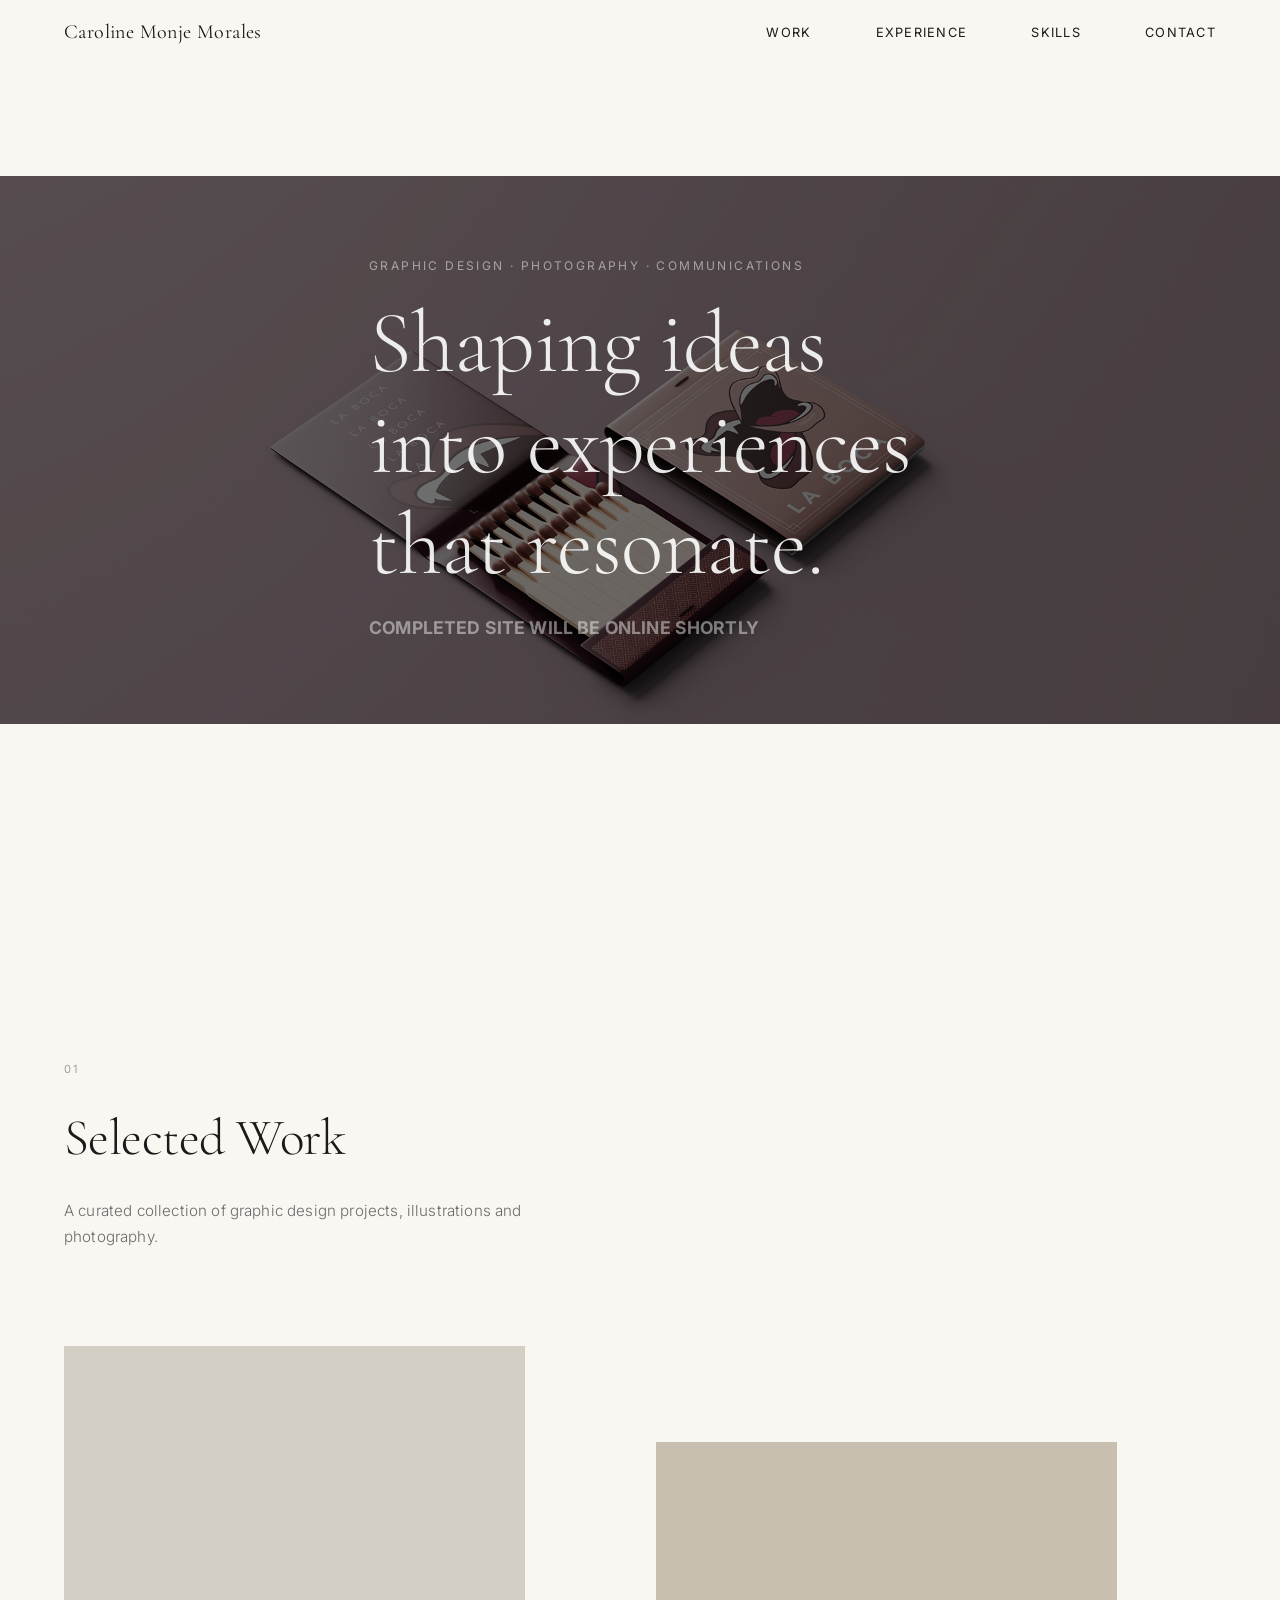
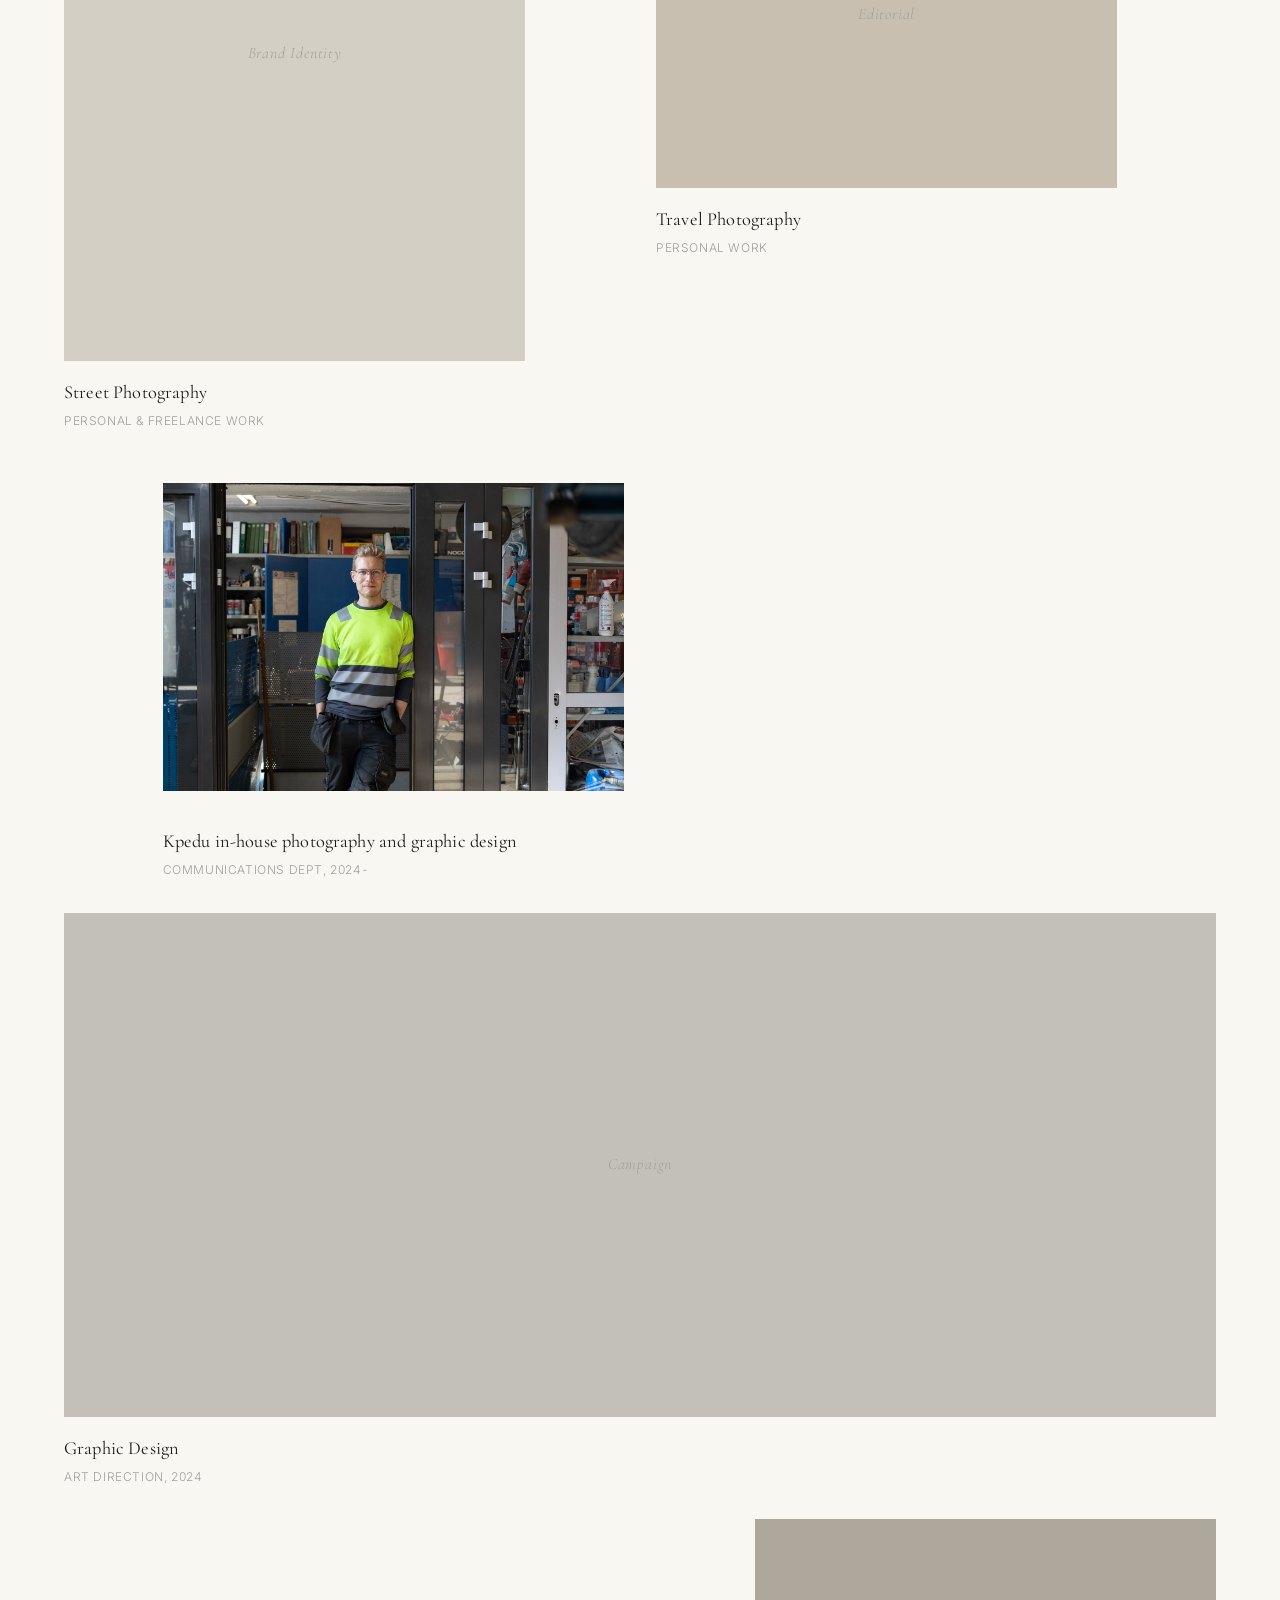
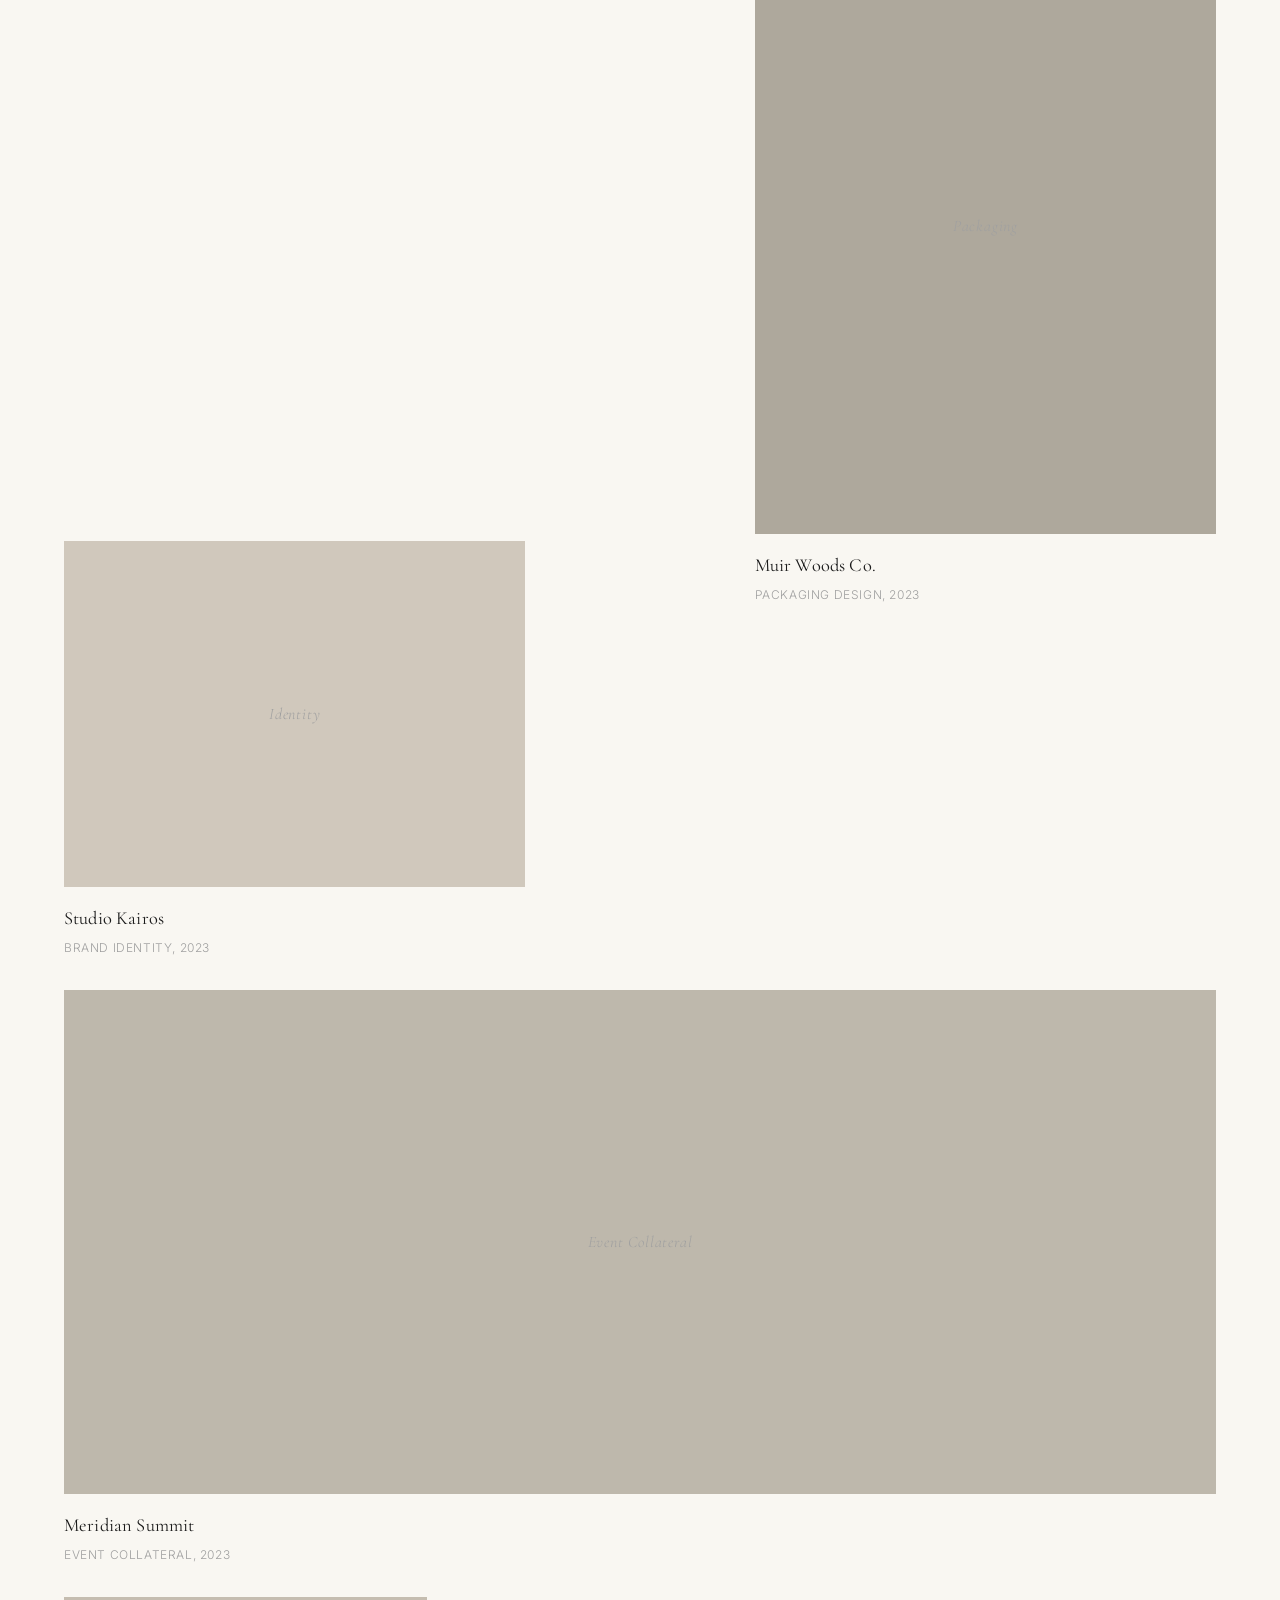
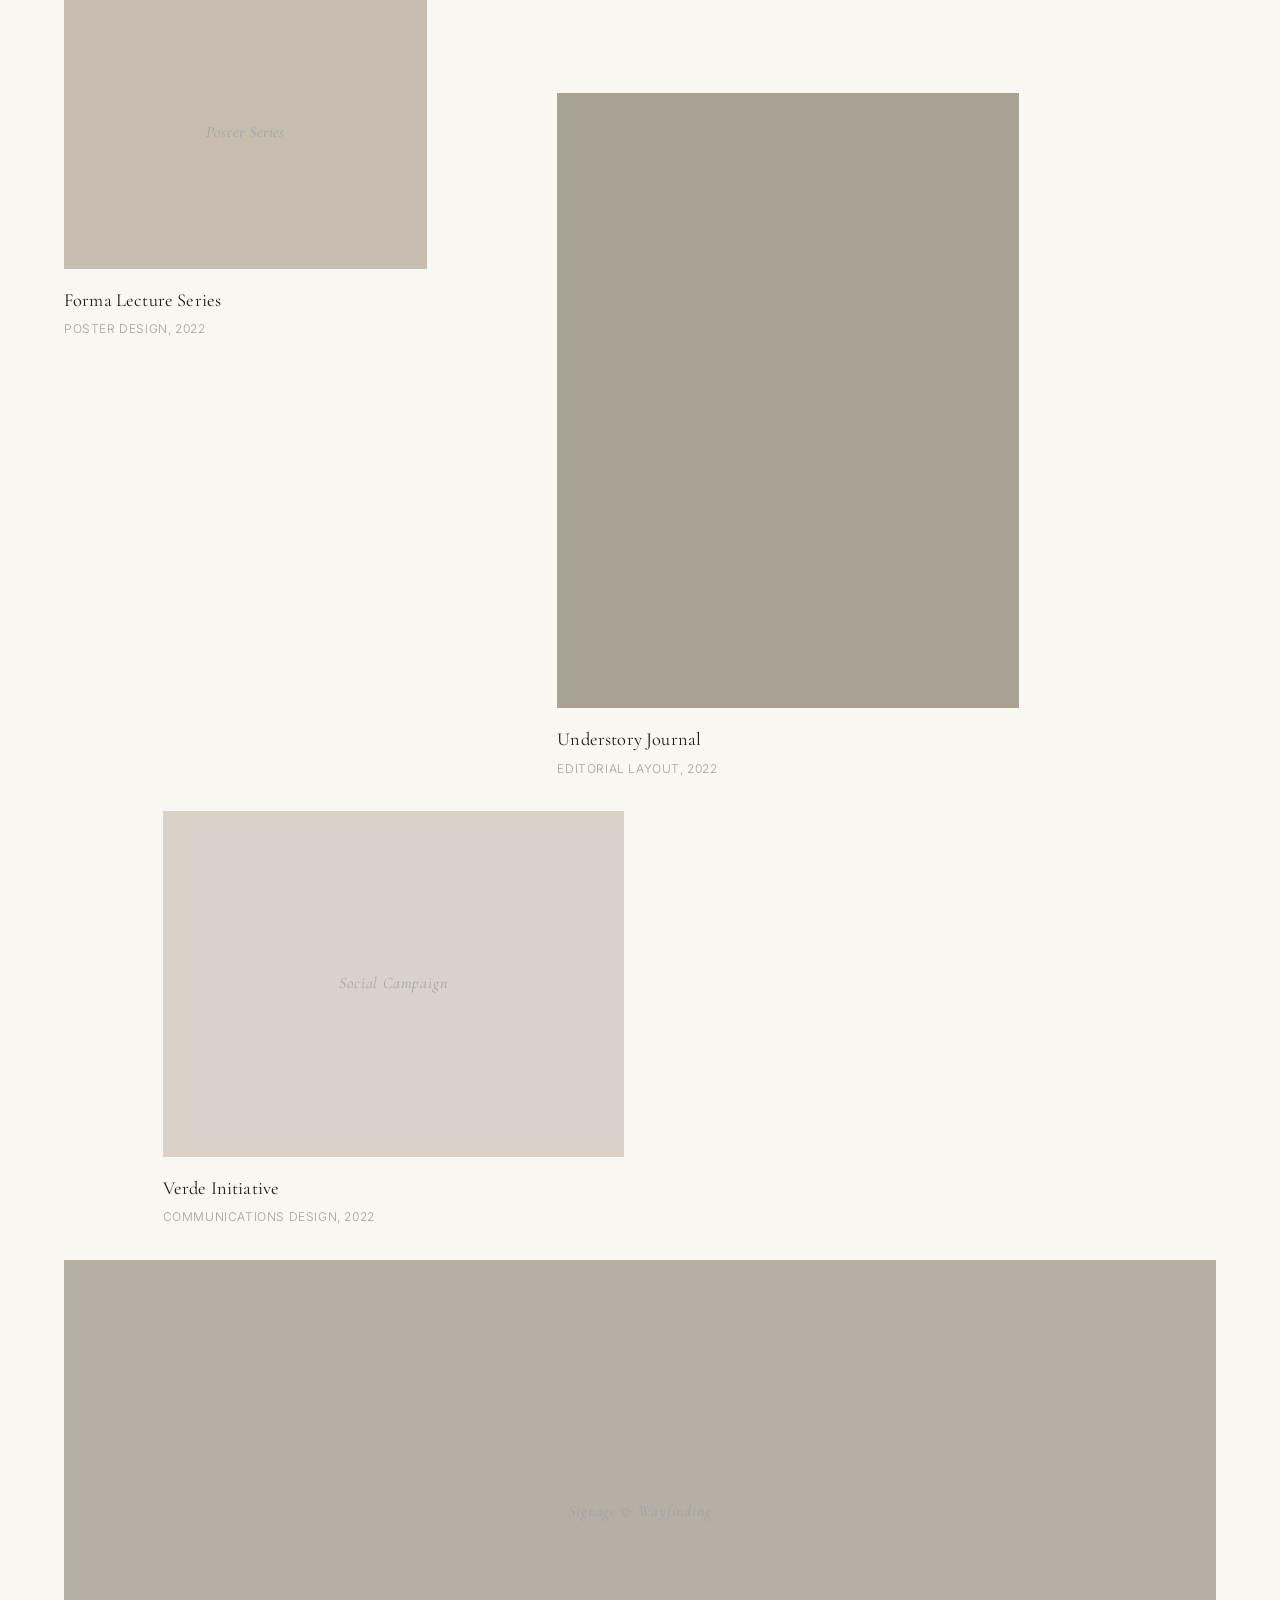
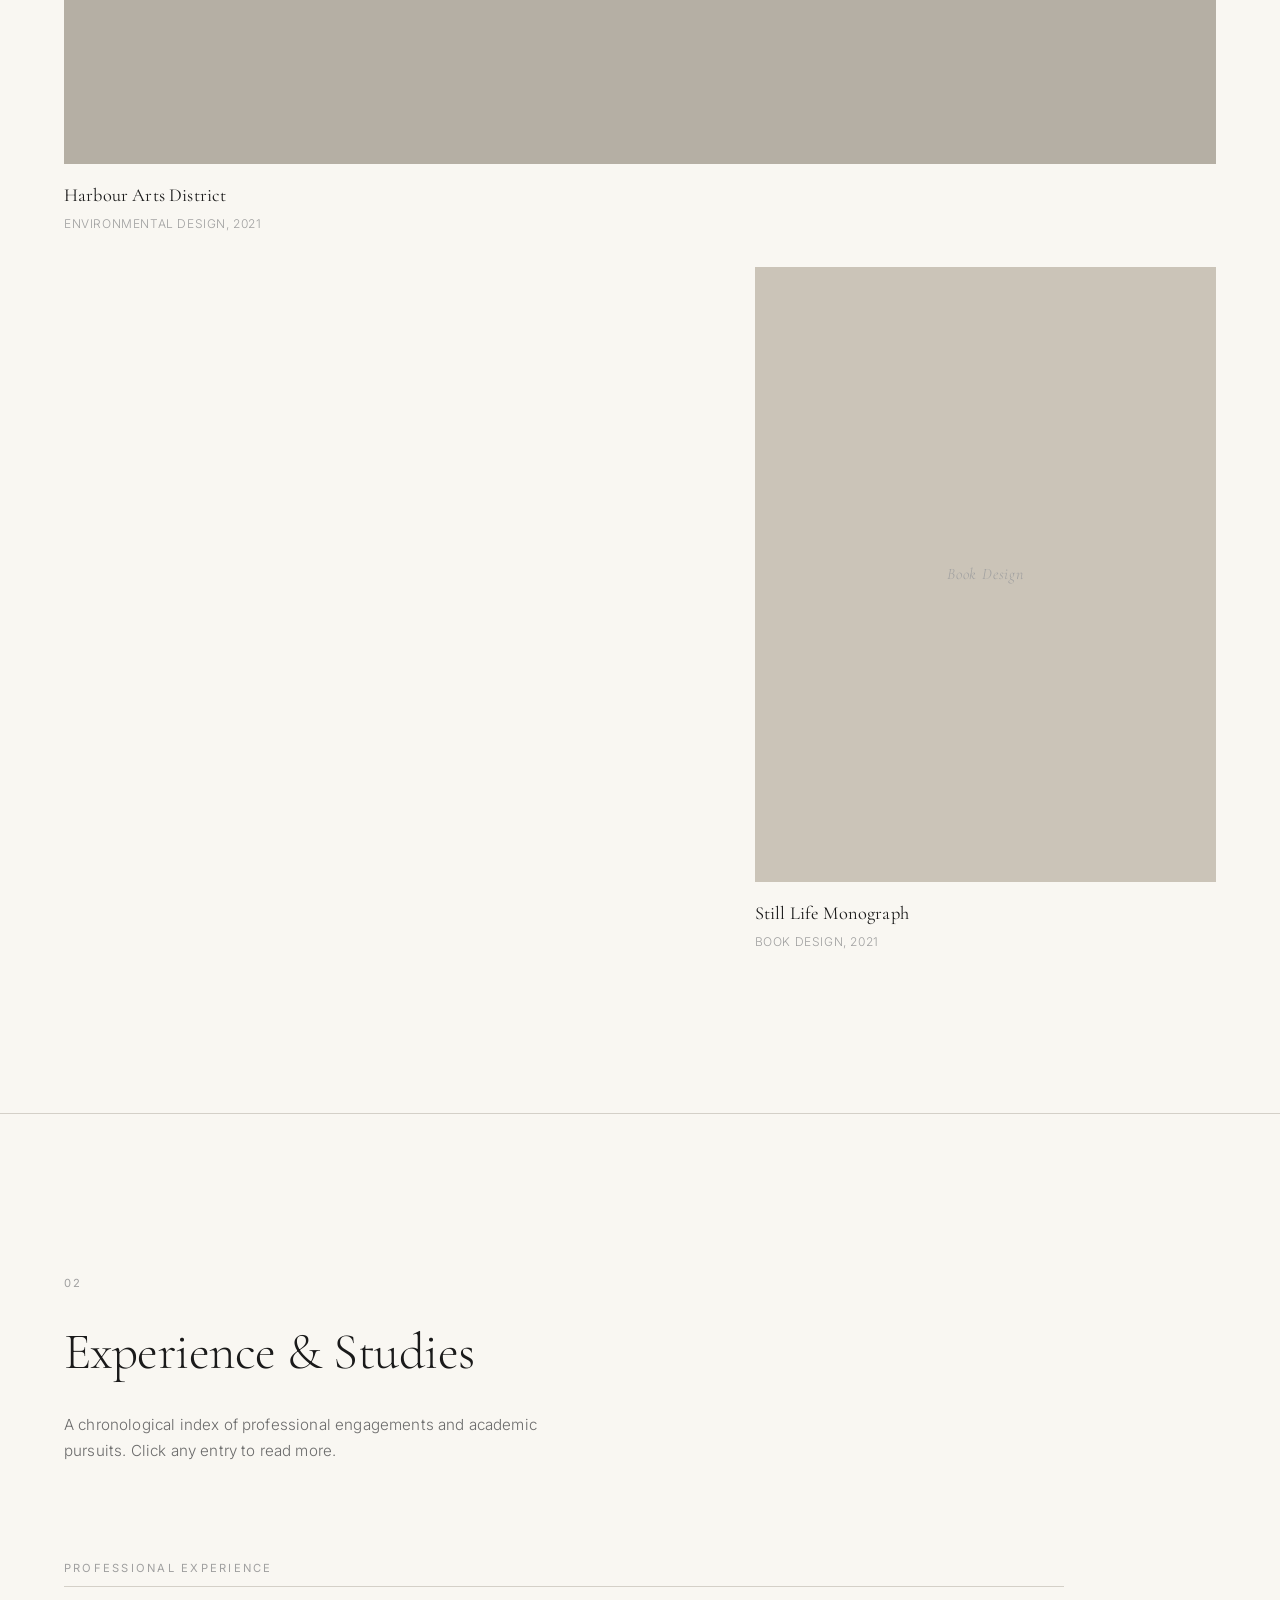
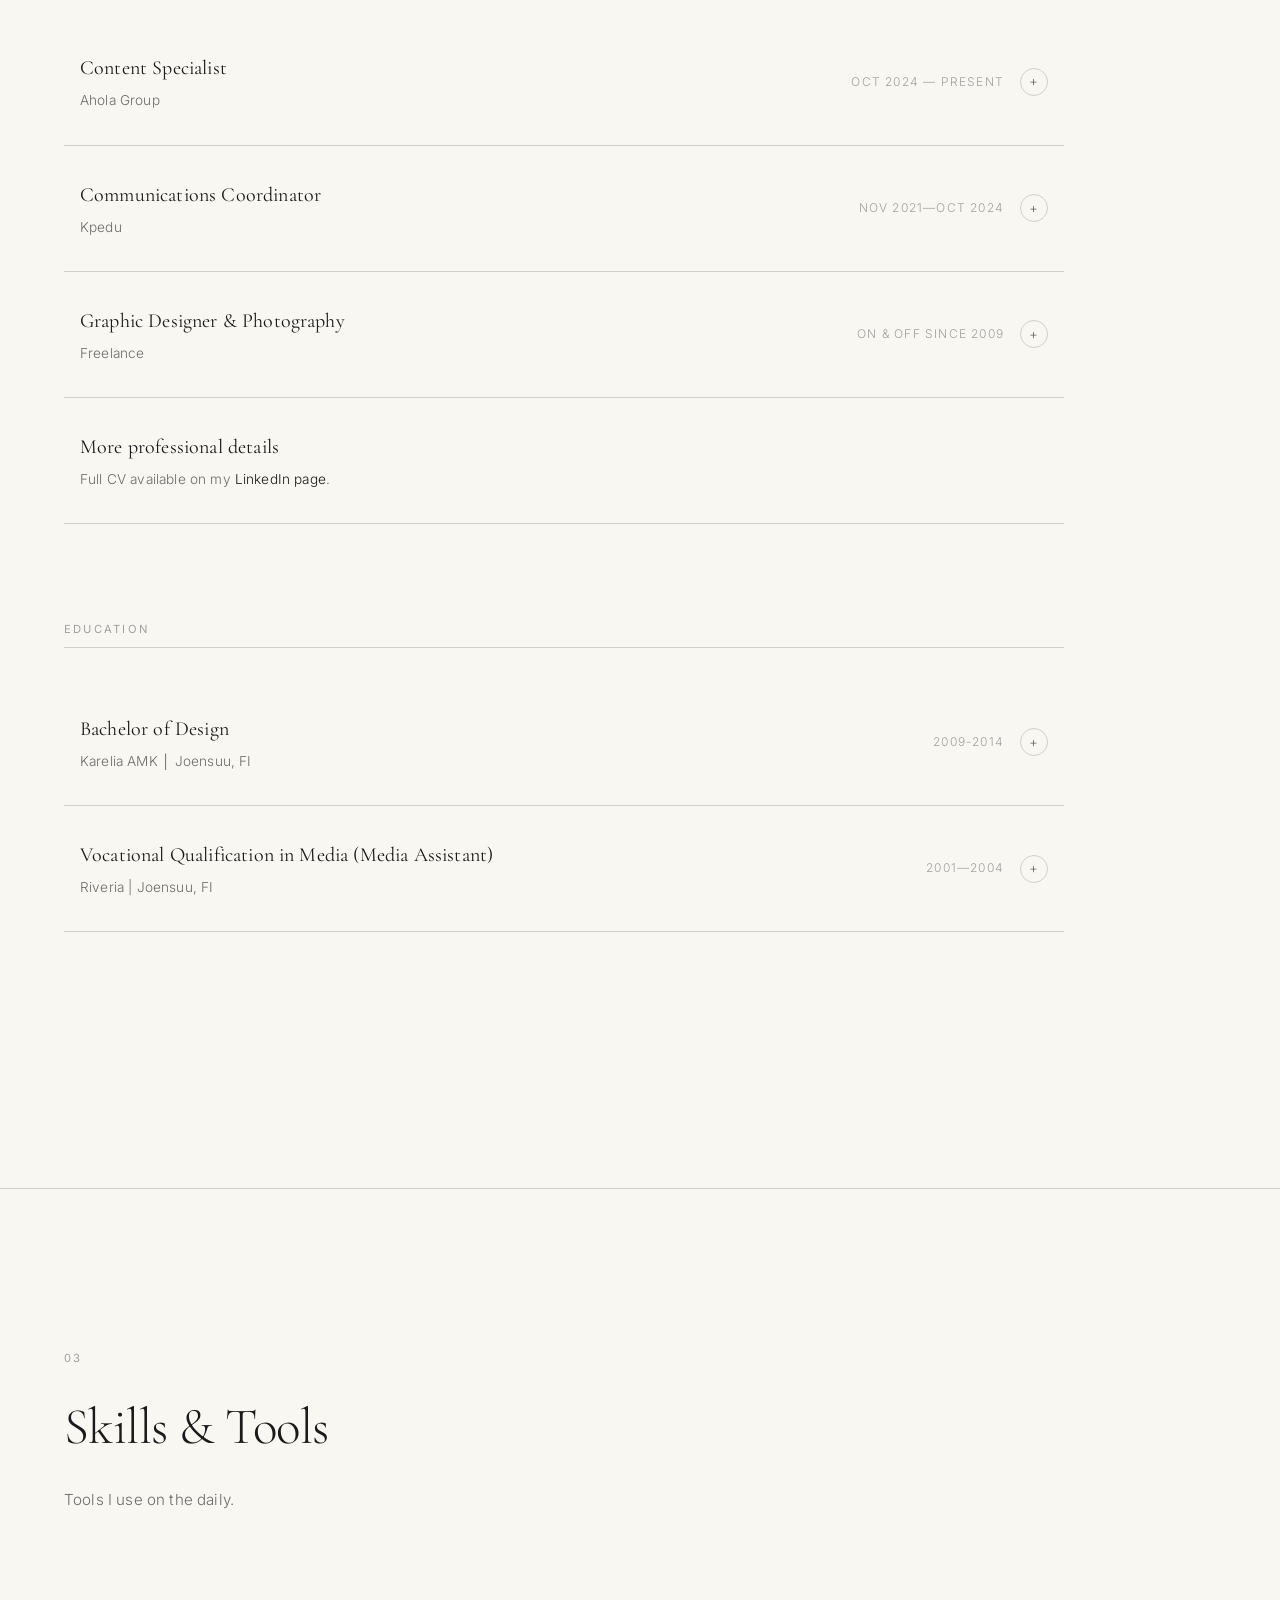
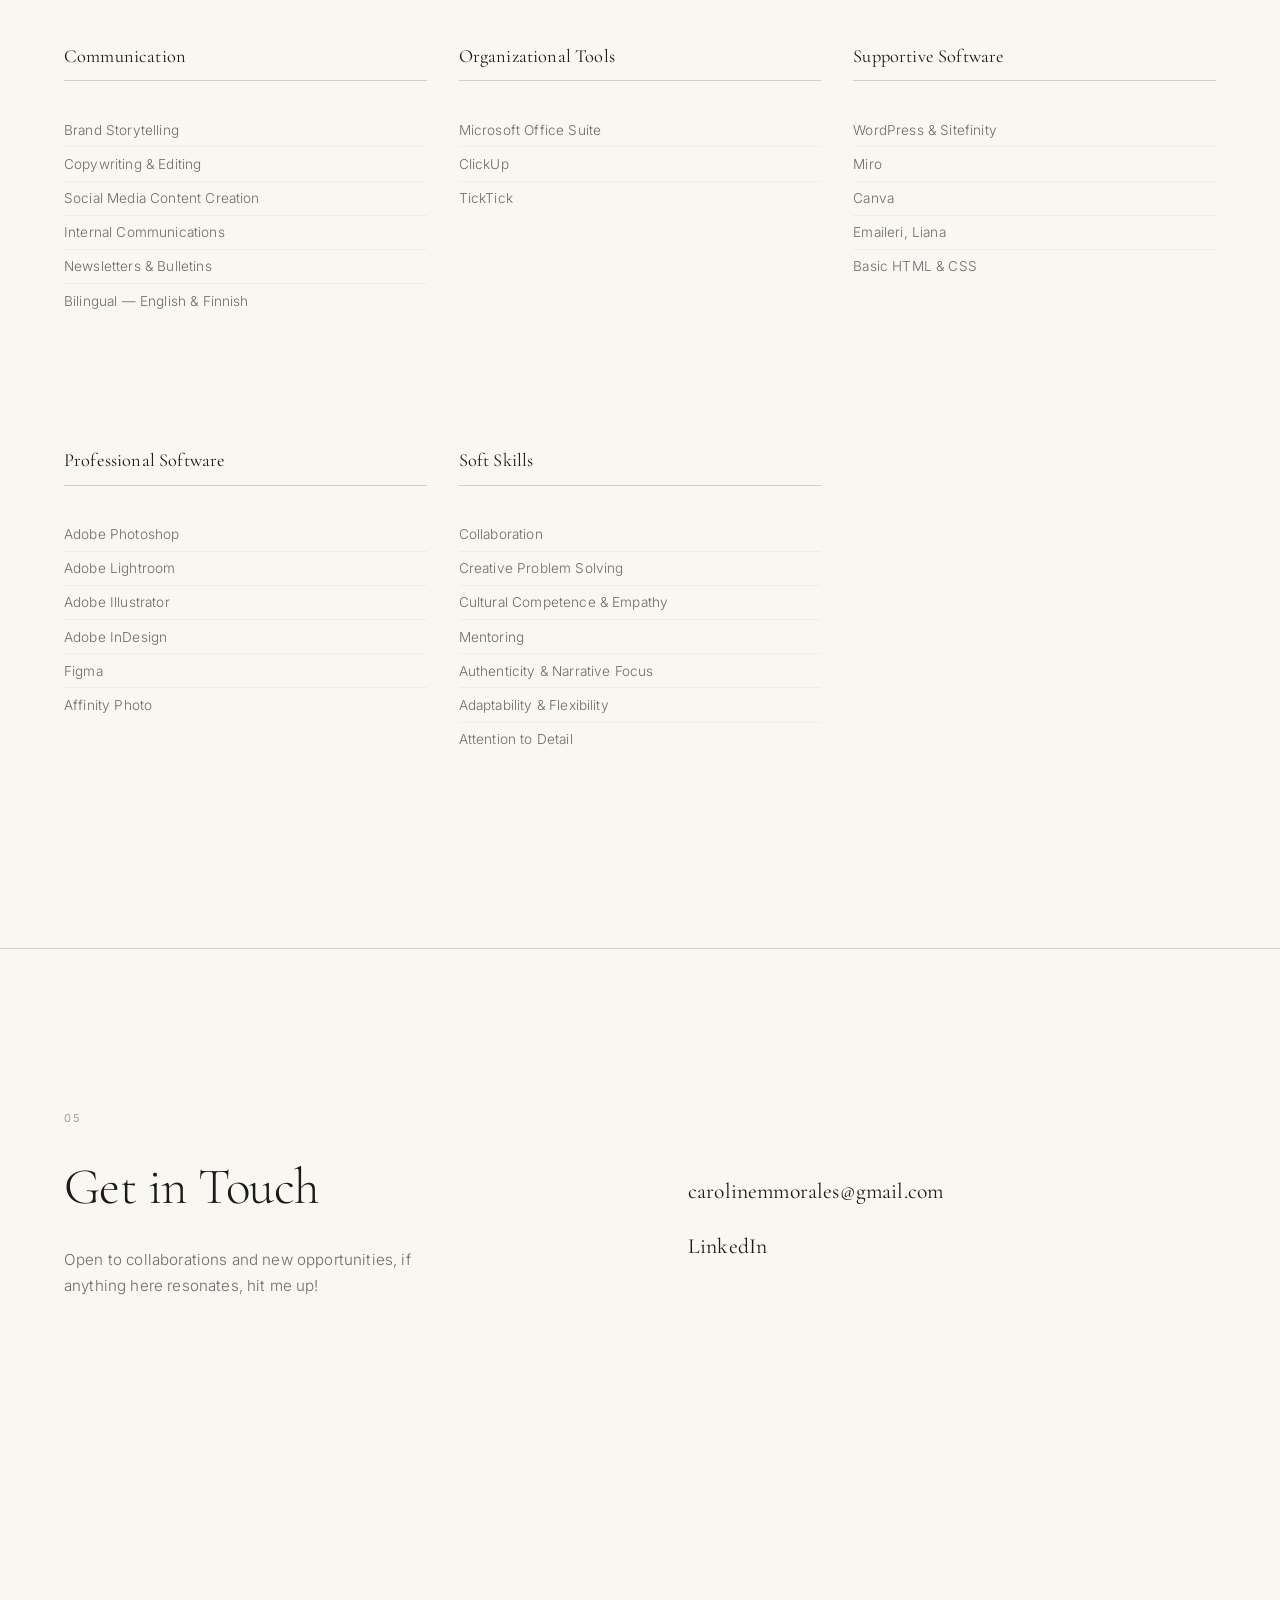
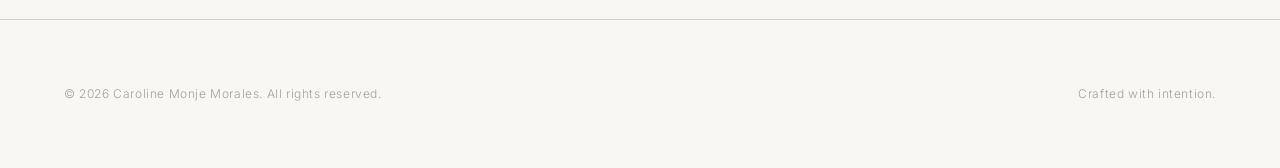
==== index.html @ 32784906 "titles" ====
<!DOCTYPE html>
<html lang="en">
<head>
  <meta charset="UTF-8">
  <meta name="viewport" content="width=device-width, initial-scale=1.0">
  <title>Helen Caroline Monje Morales — Designer, Coordinator, Communicator</title>
  <link rel="preconnect" href="https://fonts.googleapis.com">
  <link rel="preconnect" href="https://fonts.gstatic.com" crossorigin>
  <link href="https://fonts.googleapis.com/css2?family=Cormorant+Garamond:ital,wght@0,300;0,400;0,500;0,600;1,300;1,400&family=Inter:wght@300;400;500&display=swap" rel="stylesheet">
  <link rel="stylesheet" href="style.css">
</head>
<body>

  <!-- Navigation -->
  <header class="site-header">
    <nav class="nav">
      <a href="#" class="nav__logo">Caroline Monje Morales</a>
      <ul class="nav__links">
        <li><a href="#work">Work</a></li>
        <li><a href="#experience">Experience</a></li>
        <li><a href="#skills">Skills</a></li>
        <!-- <li><a href="#about">About</a></li> -->
        <li><a href="#contact">Contact</a></li>
      </ul>
      <button class="nav__toggle" aria-label="Toggle menu" aria-expanded="false">
        <span></span>
        <span></span>
      </button>
    </nav>
  </header>

  <!-- Mobile Menu Overlay -->
  <div class="mobile-menu">
    <ul class="mobile-menu__links">
      <li><a href="#work">Work</a></li>
      <li><a href="#experience">Experience</a></li>
      <li><a href="#skills">Skills</a></li>
      <!-- <li><a href="#about">About</a></li> -->
      <li><a href="#contact">Contact</a></li>
    </ul>
  </div>

  <!-- Custom Cursor -->
  <div class="cursor" aria-hidden="true"></div>
  <div class="cursor-follower" aria-hidden="true"></div>

  <main>

    <!-- Hero -->
    <section class="hero">
      <div class="hero__banner reveal">
        <div class="hero__content">
          <p class="hero__kicker">Graphic Design &middot; Photography &middot; Communications</p>
          <h1 class="hero__title">Shaping ideas<br>into experiences<br>that resonate.</h1>
          <p class="hero__subtitle"><strong>COMPLETED SITE WILL BE ONLINE SHORTLY</strong> <!--  <br>clarity, craft, and intentional design.</p> -->
        </div>
      </div>
    </section>

    <!-- Portfolio / Work -->
    <section id="work" class="section work">
      <header class="section__header reveal">
        <span class="section__number">01</span>
        <h2 class="section__title">Selected Work</h2>
        <p class="section__desc">A curated collection of graphic design projects, illustrations and photography.</p>
      </header>

      <div class="portfolio-grid">
        <a href="projects/aether-collective.html" target="_blank" class="portfolio-item portfolio-item--tall reveal">
          <div class="portfolio-item__image" style="background-color: #D4CFC4;">
            <div class="portfolio-item__placeholder">
              <span>Brand Identity</span>
            </div>
          </div>
          <div class="portfolio-item__info">
            <h3>Street Photography</h3>
            <p>Personal & Freelance work</p>
          </div>
        </a>

        <a href="projects/terrain-magazine.html" target="_blank" class="portfolio-item portfolio-item--offset reveal">
          <div class="portfolio-item__image" style="background-color: #C8BFB0;">
            <div class="portfolio-item__placeholder">
              <span>Editorial</span>
            </div>
          </div>
          <div class="portfolio-item__info">
            <h3>Travel Photography</h3>
            <p>Personal work</p>
          </div>
        </a>

        <a href="projects/kpedu.html" target="_blank" class="portfolio-item reveal">
          <div class="portfolio-item__image">
            <div class="portfolio-item__placeholder">
              <span><img src="./images/kpedu/kpedu-markus.jpg" alt="Markus Isohanni"></span>
            </div>
          </div>
          <div class="portfolio-item__info">
            <h3>Kpedu in-house photography and graphic design</h3>
            <p>Communications dept, 2024-</p>
          </div>
        </a>

        <a href="projects/graphic-design.html" target="_blank" class="portfolio-item portfolio-item--wide reveal">
          <div class="portfolio-item__image" style="background-color: #C2C0B8;">
            <div class="portfolio-item__placeholder">
              <span>Campaign</span>
            </div>
          </div>
          <div class="portfolio-item__info">
            <h3>Graphic Design</h3>
            <p>Art Direction, 2024</p>
          </div>
        </a>

        <a href="projects/muir-woods.html" target="_blank" class="portfolio-item portfolio-item--tall reveal">
          <div class="portfolio-item__image" style="background-color: #AEA89C;">
            <div class="portfolio-item__placeholder">
              <span>Packaging</span>
            </div>
          </div>
          <div class="portfolio-item__info">
            <h3>Muir Woods Co.</h3>
            <p>Packaging Design, 2023</p>
          </div>
        </a>

        <a href="projects/studio-kairos.html" target="_blank" class="portfolio-item portfolio-item--offset reveal">
          <div class="portfolio-item__image" style="background-color: #D0C8BC;">
            <div class="portfolio-item__placeholder">
              <span>Identity</span>
            </div>
          </div>
          <div class="portfolio-item__info">
            <h3>Studio Kairos</h3>
            <p>Brand Identity, 2023</p>
          </div>
        </a>

        <a href="projects/meridian-summit.html" target="_blank" class="portfolio-item portfolio-item--wide reveal">
          <div class="portfolio-item__image" style="background-color: #BEB8AC;">
            <div class="portfolio-item__placeholder">
              <span>Event Collateral</span>
            </div>
          </div>
          <div class="portfolio-item__info">
            <h3>Meridian Summit</h3>
            <p>Event Collateral, 2023</p>
          </div>
        </a>

        <a href="projects/forma-lectures.html" target="_blank" class="portfolio-item reveal">
          <div class="portfolio-item__image" style="background-color: #C5BDB0;">
            <div class="portfolio-item__placeholder">
              <span>Poster Series</span>
            </div>
          </div>
          <div class="portfolio-item__info">
            <h3>Forma Lecture Series</h3>
            <p>Poster Design, 2022</p>
          </div>
        </a>

        <a href="projects/understory-journal.html" target="_blank" class="portfolio-item portfolio-item--tall portfolio-item--offset reveal">
          <div class="portfolio-item__image" style="background-color: #A8A295;">
            <div class="portfolio-item__placeholder">
              <span>Print</span>
            </div>
          </div>
          <div class="portfolio-item__info">
            <h3>Understory Journal</h3>
            <p>Editorial Layout, 2022</p>
          </div>
        </a>

        <a href="projects/verde-initiative.html" target="_blank" class="portfolio-item reveal">
          <div class="portfolio-item__image" style="background-color: #D8D2C8;">
            <div class="portfolio-item__placeholder">
              <span>Social Campaign</span>
            </div>
          </div>
          <div class="portfolio-item__info">
            <h3>Verde Initiative</h3>
            <p>Communications Design, 2022</p>
          </div>
        </a>

        <a href="projects/harbour-arts.html" target="_blank" class="portfolio-item portfolio-item--wide reveal">
          <div class="portfolio-item__image" style="background-color: #B5AFA4;">
            <div class="portfolio-item__placeholder">
              <span>Signage &amp; Wayfinding</span>
            </div>
          </div>
          <div class="portfolio-item__info">
            <h3>Harbour Arts District</h3>
            <p>Environmental Design, 2021</p>
          </div>
        </a>

        <a href="projects/still-life-monograph.html" target="_blank" class="portfolio-item portfolio-item--tall reveal">
          <div class="portfolio-item__image" style="background-color: #CBC4B8;">
            <div class="portfolio-item__placeholder">
              <span>Book Design</span>
            </div>
          </div>
          <div class="portfolio-item__info">
            <h3>Still Life Monograph</h3>
            <p>Book Design, 2021</p>
          </div>
        </a>
      </div>
    </section>

    <!-- Experience & Studies -->
    <section id="experience" class="section experience">
      <header class="section__header reveal">
        <span class="section__number">02</span>
        <h2 class="section__title">Experience &amp; Studies</h2>
        <p class="section__desc">A chronological index of professional engagements and academic pursuits. Click any entry to read more.</p>
      </header>

      <div class="index-list">
        <div class="index-list__group reveal">
          <h3 class="index-list__heading">Professional Experience</h3>

          <details class="index-entry reveal">
            <summary class="index-entry__summary">
              <div class="index-entry__left">
                <h4 class="index-entry__title">Content Specialist</h4>
                <p class="index-entry__org">Ahola Group</p>
              </div>
              <div class="index-entry__meta">
                <span class="index-entry__date">OCT 2024 — Present</span>
                <span class="index-entry__toggle" aria-hidden="true">+</span>
              </div>
            </summary>
            <div class="index-entry__expanded">
              <ul>
                <li>Content production: handling photography, video, and graphic design creating cohesive marketing materials for all business segments.</li>
                <li>Reporting & strategy: collaboration on key assets, including annual sustainability reports and presentation decks.</li>
                <li>Internal and external communications: content creation for intranet, handling external newsletters while ensuring clear, consistent messaging.</li>
                <li>In-house design: conceptualization and delivering brand assets, digital & print materials as well as branded swag and staff apparel</li>
                <li>Event production: coordinated visual assets and delivery for expos & major company events such as the 70th Anniversary celebrations and EU project demonstrations.</li>
              </ul>
            </div>
          </details>

          <details class="index-entry reveal">
            <summary class="index-entry__summary">
              <div class="index-entry__left">
                <h4 class="index-entry__title">Communications Coordinator</h4>
                <p class="index-entry__org">Kpedu</p>
              </div>
              <div class="index-entry__meta">
                <span class="index-entry__date">NOV 2021—OCT 2024</span>
                <span class="index-entry__toggle" aria-hidden="true">+</span>
              </div>
            </summary>
            <div class="index-entry__expanded">
              <ul>
                <li>Campaign execution: coordinated multi-channel marketing and handled full execution of annual joint application (yhteishaku) & study program
                    campaigns to grow student enrollment.</li>
                <li>In-house media production for internal & external use: shot video,
                    commercial, portrait & event photography, and did graphic design for
                    print & digital use (event posters, roll-ups, brochures, guides, infotvs,
                    digital billboards & banner ads etc.)</li>
                <li>EU Project communications: delivered compliant branding and
                    marketing assets for various EU-funded initiatives.</li>
                <li>Content creation: created "day-in-the-life" type content of students
                    and staff for social media.</li>
                <li>Capacity Building: trained colleagues in digital tools & platforms</li>    
              </ul>
            </div>
          </details>

          <details class="index-entry reveal">
            <summary class="index-entry__summary">
              <div class="index-entry__left">
                <h4 class="index-entry__title">Graphic Designer & Photography</h4>
                <p class="index-entry__org">Freelance</p>
              </div>
              <div class="index-entry__meta">
                <span class="index-entry__date">on & off since 2009</span>
                <span class="index-entry__toggle" aria-hidden="true">+</span>
              </div>
            </summary>
            <div class="index-entry__expanded">
              <ul>
                <li>Logo and brand design incl. creating visual assets for small companies
                    and organizations</li>
                <li>Book design and layout for children's books (pro bono work)</li>
                <li>Wedding and portrait photography</li>
              </ul>
            </div>
          </details>

          <details class="index-entry reveal">
            <summary class="index-entry__summary">
              <div class="index-entry__left">
                <h4 class="index-entry__title">More professional details</h4>
                <p class="index-entry__org">Full CV available on my <a href="https://www.linkedin.com/in/carommorales" target="_blank">LinkedIn page</a>.</p>
              </div>
          </details>
        </div>

        <div class="index-list__group reveal">
          <h3 class="index-list__heading">Education</h3>

          <details class="index-entry reveal">
            <summary class="index-entry__summary">
              <div class="index-entry__left">
                <h4 class="index-entry__title">Bachelor of Design</h4>
                <p class="index-entry__org">Karelia AMK  │ Joensuu, FI</p>
              </div>
              <div class="index-entry__meta">
                <span class="index-entry__date">2009-2014</span>
                <span class="index-entry__toggle" aria-hidden="true">+</span>
              </div>
            </summary>
            <div class="index-entry__expanded">
              <p>Thesis: "Sustainable yoga apparel."</p>
              <ul>
                <li>Erasmus+ exchange: Minerva Academie, NL</li>
                <li>Major: Graphic design</li>
              </ul>
            </div>
          </details>

          <details class="index-entry reveal">
            <summary class="index-entry__summary">
              <div class="index-entry__left">
                <h4 class="index-entry__title">Vocational Qualification in Media (Media Assistant)</h4>
                <p class="index-entry__org">Riveria | Joensuu, FI</p>
              </div>
              <div class="index-entry__meta">
                <span class="index-entry__date">2001—2004</span>
              
                <span class="index-entry__toggle" aria-hidden="true">+</span>
              </div>
            </summary>
            <div class="index-entry__expanded">
              <ul>
                <li>Film &amp; digital photography, darkroom processing (black &amp; white/color)</li>
                <li>Major: Photography</li>
              </ul>
            </div>
          </details>
        </div>
      </div>
    </section>

    <!-- Skills -->
    <section id="skills" class="section skills">
      <header class="section__header reveal">
        <span class="section__number">03</span>
        <h2 class="section__title">Skills &amp; Tools</h2>
        <p class="section__desc">Tools I use on the daily.</p>
      </header>

      <div class="skills-grid">
        <div class="skills-category reveal">
          <h3 class="skills-category__title">Communication</h3>
          <ul class="skills-category__list">
            <li>Brand Storytelling</li>
            <li>Copywriting &amp; Editing</li>
            <li>Social Media Content Creation</li>
            <li>Internal Communications</li>
            <li>Newsletters & Bulletins</li>
            <li>Bilingual — English &amp; Finnish</li>
          </ul>
        </div>

        <div class="skills-category reveal">
          <h3 class="skills-category__title">Organizational Tools</h3>
          <ul class="skills-category__list">
            <li>Microsoft Office Suite</li>
            <li>ClickUp</li>
            <li>TickTick</li>
          </ul>
        </div>

        <div class="skills-category reveal">
          <h3 class="skills-category__title">Supportive Software</h3>
          <ul class="skills-category__list">
            <li>WordPress &amp; Sitefinity</li>
            <li>Miro</li>
            <li>Canva</li>
            <li>Emaileri, Liana</li>
            <li>Basic HTML & CSS</li>
          </ul>
        </div>

        <div class="skills-category reveal">
          <h3 class="skills-category__title">Professional Software</h3>
          <ul class="skills-category__list">
            <li>Adobe Photoshop</li>
            <li>Adobe Lightroom</li>
            <li>Adobe Illustrator</li>
            <li>Adobe InDesign</li>
            <li>Figma</li>
            <li>Affinity Photo</li>
          </ul>
        </div>

        <div class="skills-category reveal">
          <h3 class="skills-category__title">Soft Skills</h3>
          <ul class="skills-category__list">
            <li>Collaboration</li>
            <li>Creative Problem Solving</li>
            <li>Cultural Competence & Empathy</li>
            <li>Mentoring</li>
            <li>Authenticity & Narrative Focus</li>
            <li>Adaptability & Flexibility</li>
            <li>Attention to Detail</li>
          </ul>
        </div>
      </div>
    </section>

    <!-- About / Philosophy -->
    <!-- <section id="about" class="section about">
      <div class="about__layout">
        <header class="section__header reveal">
          <span class="section__number">04</span>
          <h2 class="section__title">Philosophy</h2>
        </header>

        <div class="about__content reveal">
          <blockquote class="about__quote">
            "Design is not decoration — it is the careful orchestration of meaning, material, and moment."
          </blockquote>

          <div class="about__text">
            <p>I believe in the quiet power of considered design. Every project begins with listening — understanding not just what needs to be communicated, but how it should feel. My work draws from the intersection of graphic design, event production, and strategic communication, allowing me to craft experiences that are visually precise and emotionally resonant.</p>

            <p>Influenced by the restraint of Japanese aesthetics and the warmth of mid-century craft, I seek to create work that breathes. Negative space is not emptiness — it is an invitation. Typography is not text — it is voice. Color is not decoration — it is atmosphere.</p>

            <p>Whether shaping a brand identity, coordinating a cultural event, or developing a communication strategy, my approach remains the same: strip away the unnecessary, honor the material, and let the work speak with clarity.</p>
          </div>
        </div>

        <div class="about__image reveal">
          <div class="about__image-frame" style="background-color: #C8C0B4;">
            <div class="portfolio-item__placeholder">
              <span>Portrait</span>
            </div>
          </div>
        </div>
      </div>
    </section> -->

    <!-- Contact -->
    <section id="contact" class="section contact">
      <div class="contact__layout reveal">
        <div class="contact__text">
          <span class="section__number">05</span>
          <h2 class="section__title">Get in Touch</h2>
          <p>Open to collaborations and new opportunities, if anything here resonates, hit me up!</p>
        </div>
        <div class="contact__links">
          <a href="mailto:carolinemmorales@gmail.com" class="contact__link">carolinemmorales@gmail.com</a>
          <a href="https://www.linkedin.com/in/carommorales" target="_blank" class="contact__link">LinkedIn</a>
        </div>
      </div>
    </section>

  </main>

  <!-- Footer -->
  <footer class="site-footer">
    <div class="footer__inner">
      <p>&copy; 2026 Caroline Monje Morales. All rights reserved.</p>
      <p>Crafted with intention.</p>
    </div>
  </footer>

  <script src="main.js"></script>
</body>
</html>
---- style.css ----
/* ============================================
   FOUNDATION
   ============================================ */

:root {
  --paper: #F9F7F2;
  --ink: #1A1A1A;
  --ink-light: #6B6B6B;
  --ink-faint: #A0A0A0;
  --rule: #D4D0C8;
  --accent: #8B8578;

  --serif: 'Cormorant Garamond', 'Georgia', serif;
  --sans: 'Inter', 'Helvetica Neue', Arial, sans-serif;

  --space-xs: 0.5rem;
  --space-sm: 1rem;
  --space-md: 2rem;
  --space-lg: 4rem;
  --space-xl: 6rem;
  --space-2xl: 10rem;

  --page-margin: clamp(1.5rem, 5vw, 6rem);
  --max-width: 1400px;
}

*,
*::before,
*::after {
  margin: 0;
  padding: 0;
  box-sizing: border-box;
}

html {
  font-size: 16px;
  scroll-behavior: smooth;
  -webkit-font-smoothing: antialiased;
  -moz-osx-font-smoothing: grayscale;
}

body {
  font-family: var(--sans);
  font-weight: 300;
  color: var(--ink);
  background-color: var(--paper);
  line-height: 1.7;
  letter-spacing: 0.01em;
  overflow-x: hidden;
}

img {
  max-width: 100%;
  display: block;
}

a {
  color: var(--ink);
  text-decoration: none;
}

::selection {
  background-color: var(--ink);
  color: var(--paper);
}


/* ============================================
   CUSTOM CURSOR
   ============================================ */

.cursor {
  position: fixed;
  top: 0;
  left: 0;
  width: 8px;
  height: 8px;
  background-color: var(--ink);
  border-radius: 50%;
  pointer-events: none;
  z-index: 9999;
  transform: translate(-50%, -50%);
  transition: opacity 0.2s ease, transform 0.1s ease;
  opacity: 0;
  will-change: top, left;
}

.cursor.cursor--visible {
  opacity: 1;
}

.cursor-follower {
  position: fixed;
  top: 0;
  left: 0;
  width: 40px;
  height: 40px;
  border: 1px solid var(--ink);
  border-radius: 50%;
  pointer-events: none;
  z-index: 9998;
  transform: translate(-50%, -50%);
  transition: width 0.3s ease, height 0.3s ease, border-color 0.3s ease,
              background-color 0.3s ease, opacity 0.2s ease;
  opacity: 0;
  will-change: top, left;
}

.cursor-follower.cursor-follower--visible {
  opacity: 0.4;
}

/* Hover state — expand follower on interactive elements */
.cursor--hover .cursor {
  transform: translate(-50%, -50%) scale(0);
}

.cursor-follower.cursor-follower--hover {
  width: 60px;
  height: 60px;
  opacity: 0.15;
  background-color: var(--ink);
  border-color: transparent;
}

/* Text hover — shrink to thin line */
.cursor-follower.cursor-follower--text {
  width: 2px;
  height: 28px;
  border-radius: 1px;
  opacity: 0.8;
  background-color: var(--ink);
  border-color: transparent;
}

/* Hide default cursor — activated by JS when mouse is detected */
body.has-custom-cursor,
body.has-custom-cursor *,
body.has-custom-cursor a,
body.has-custom-cursor button {
  cursor: none !important;
}


/* ============================================
   NAVIGATION
   ============================================ */

.site-header {
  position: fixed;
  top: 0;
  left: 0;
  right: 0;
  z-index: 100;
  background-color: var(--paper);
  transition: box-shadow 0.4s ease;
}

.site-header--scrolled {
  box-shadow: 0 1px 0 var(--rule);
}

.nav {
  display: flex;
  align-items: center;
  justify-content: space-between;
  padding: var(--space-sm) var(--page-margin);
  max-width: var(--max-width);
  margin: 0 auto;
  height: 4rem;
}

.nav__logo {
  font-family: var(--serif);
  font-size: 1.25rem;
  font-weight: 400;
  letter-spacing: 0.02em;
}

.nav__links {
  display: flex;
  list-style: none;
  gap: var(--space-lg);
}

.nav__links a {
  font-size: 0.8rem;
  font-weight: 400;
  letter-spacing: 0.1em;
  text-transform: uppercase;
  position: relative;
  padding-bottom: 2px;
}

.nav__links a::after {
  content: '';
  position: absolute;
  bottom: 0;
  left: 0;
  width: 0;
  height: 1px;
  background-color: var(--ink);
  transition: width 0.3s ease;
}

.nav__links a:hover::after {
  width: 100%;
}

/* Mobile Toggle */
.nav__toggle {
  display: none;
  flex-direction: column;
  gap: 6px;
  background: none;
  border: none;
  cursor: pointer;
  padding: 4px;
  z-index: 110;
}

.nav__toggle span {
  display: block;
  width: 24px;
  height: 1px;
  background-color: var(--ink);
  transition: transform 0.3s ease, opacity 0.3s ease;
}

.nav__toggle.is-active span:first-child {
  transform: translateY(3.5px) rotate(45deg);
}

.nav__toggle.is-active span:last-child {
  transform: translateY(-3.5px) rotate(-45deg);
}

/* Mobile Menu */
.mobile-menu {
  position: fixed;
  top: 0;
  left: 0;
  right: 0;
  bottom: 0;
  background-color: var(--paper);
  z-index: 99;
  display: flex;
  align-items: center;
  justify-content: center;
  opacity: 0;
  pointer-events: none;
  transition: opacity 0.4s ease;
}

.mobile-menu.is-open {
  opacity: 1;
  pointer-events: auto;
}

.mobile-menu__links {
  list-style: none;
  text-align: center;
}

.mobile-menu__links li {
  margin-bottom: var(--space-md);
}

.mobile-menu__links a {
  font-family: var(--serif);
  font-size: 2.5rem;
  font-weight: 300;
  letter-spacing: 0.02em;
  position: relative;
  padding-bottom: 4px;
}

.mobile-menu__links a::after {
  content: '';
  position: absolute;
  bottom: 0;
  left: 50%;
  transform: translateX(-50%);
  width: 0;
  height: 1px;
  background-color: var(--ink);
  transition: width 0.3s ease;
}

.mobile-menu__links a:hover::after {
  width: 100%;
}


/* ============================================
   HERO
   ============================================ */

.hero {
  min-height: 100vh;
  display: flex;
  align-items: center;
  justify-content: center;
  padding: var(--space-2xl) 0;
}

.hero__content {
  position: relative;
  z-index: 1;
  padding: 0 var(--page-margin);
}

.hero__banner {
  position: relative;
  width: 100%;
  max-width: 100%;
  aspect-ratio: 21 / 9;
  overflow: hidden;
  display: flex;
  align-items: center;
  justify-content: center;
}

.hero__banner::before {
  content: '';
  position: absolute;
  inset: 0;
  background-image: url('images/main/hero.jpg');
  background-size: cover;
  background-position: center;
}

.hero__banner::after {
  content: '';
  position: absolute;
  inset: 0;
  background-color: rgba(0, 0, 0, 0.55);
}

.hero__kicker {
  font-size: 0.75rem;
  font-weight: 400;
  letter-spacing: 0.2em;
  text-transform: uppercase;
  color: rgba(255, 255, 255, 0.5);
  margin-bottom: var(--space-sm);
}

.hero__title {
  font-family: var(--serif);
  font-size: clamp(2.5rem, 7vw, 5.5rem);
  font-weight: 300;
  line-height: 1.15;
  letter-spacing: -0.01em;
  margin-bottom: var(--space-sm);
  color: rgba(255, 255, 255, 0.9);
}

.hero__subtitle {
  font-size: clamp(0.9rem, 1.5vw, 1.1rem);
  font-weight: 300;
  color: rgba(255, 255, 255, 0.45);
  line-height: 1.8;
}


/* ============================================
   SECTIONS (shared)
   ============================================ */

.section {
  padding: var(--space-2xl) var(--page-margin);
  max-width: var(--max-width);
  margin: 0 auto;
}

.section__header {
  margin-bottom: var(--space-xl);
}

.section__number {
  display: block;
  font-size: 0.7rem;
  font-weight: 400;
  letter-spacing: 0.2em;
  text-transform: uppercase;
  color: var(--ink-faint);
  margin-bottom: var(--space-sm);
}

.section__title {
  font-family: var(--serif);
  font-size: clamp(2rem, 4vw, 3.5rem);
  font-weight: 300;
  letter-spacing: -0.01em;
  margin-bottom: var(--space-sm);
}

.section__desc {
  font-size: 0.95rem;
  font-weight: 300;
  color: var(--ink-light);
  max-width: 520px;
  line-height: 1.7;
}


/* ============================================
   PORTFOLIO GRID
   ============================================ */

.portfolio-grid {
  display: grid;
  grid-template-columns: repeat(12, 1fr);
  gap: var(--space-md);
  align-items: start;
}

a.portfolio-item {
  display: block;
  color: inherit;
  text-decoration: none;
}

.portfolio-item {
  position: relative;
  cursor: pointer;
}

.portfolio-item__image {
  width: 100%;
  aspect-ratio: 4 / 3;
  overflow: hidden;
  position: relative;
  transition: transform 0.6s cubic-bezier(0.25, 0, 0.25, 1);
}

.portfolio-item:hover .portfolio-item__image {
  transform: scale(0.98);
}

.portfolio-item__placeholder {
  width: 100%;
  height: 100%;
  display: flex;
  align-items: center;
  justify-content: center;
}

.portfolio-item__placeholder span {
  font-family: var(--serif);
  font-size: 1rem;
  font-style: italic;
  color: var(--ink-faint);
  letter-spacing: 0.05em;
}

.portfolio-item__info {
  padding-top: var(--space-sm);
}

.portfolio-item__info h3 {
  font-family: var(--serif);
  font-size: 1.15rem;
  font-weight: 400;
  margin-bottom: 0.2rem;
}

.portfolio-item__info p {
  font-size: 0.75rem;
  color: var(--ink-faint);
  letter-spacing: 0.05em;
  text-transform: uppercase;
}

/* Asymmetric grid placement */
.portfolio-item:nth-child(1) {
  grid-column: 1 / 6;
}

.portfolio-item:nth-child(2) {
  grid-column: 7 / 12;
  margin-top: var(--space-xl);
}

.portfolio-item:nth-child(3) {
  grid-column: 2 / 7;
}

.portfolio-item:nth-child(4) {
  grid-column: 1 / 13;
}

.portfolio-item:nth-child(5) {
  grid-column: 8 / 13;
}

.portfolio-item:nth-child(6) {
  grid-column: 1 / 6;
  margin-top: calc(-1 * var(--space-xl));
}

.portfolio-item:nth-child(7) {
  grid-column: 1 / 13;
}

.portfolio-item:nth-child(8) {
  grid-column: 1 / 5;
}

.portfolio-item:nth-child(9) {
  grid-column: 6 / 11;
  margin-top: var(--space-xl);
}

.portfolio-item:nth-child(10) {
  grid-column: 2 / 7;
}

.portfolio-item:nth-child(11) {
  grid-column: 1 / 13;
}

.portfolio-item:nth-child(12) {
  grid-column: 8 / 13;
}

/* Vary aspect ratios */
.portfolio-item--tall .portfolio-item__image {
  aspect-ratio: 3 / 4;
}

.portfolio-item--wide .portfolio-item__image {
  aspect-ratio: 16 / 7;
}

.portfolio-item--offset {
  margin-top: var(--space-xl);
}


/* ============================================
   EXPERIENCE — INDEX LIST
   ============================================ */

.experience {
  border-top: 1px solid var(--rule);
}

.index-list {
  max-width: 1000px;
}

.index-list__group {
  margin-bottom: var(--space-xl);
}

.index-list__heading {
  font-size: 0.7rem;
  font-weight: 400;
  letter-spacing: 0.2em;
  text-transform: uppercase;
  color: var(--ink-faint);
  margin-bottom: var(--space-md);
  padding-bottom: var(--space-xs);
  border-bottom: 1px solid var(--rule);
}

/* Expandable Entry (details/summary) */
.index-entry {
  border-bottom: 1px solid var(--rule);
  transition: background-color 0.3s ease;
}

.index-entry:hover {
  background-color: rgba(0, 0, 0, 0.01);
}

.index-entry__summary {
  display: grid;
  grid-template-columns: 1fr auto;
  gap: var(--space-md);
  align-items: center;
  padding: var(--space-md) var(--space-sm);
  cursor: pointer;
  list-style: none;
  user-select: none;
}

.index-entry__summary::-webkit-details-marker {
  display: none;
}

.index-entry__summary::marker {
  display: none;
  content: '';
}

.index-entry__left {
  min-width: 0;
}

.index-entry__title {
  font-family: var(--serif);
  font-size: 1.25rem;
  font-weight: 400;
  margin-bottom: 0.25rem;
}

.index-entry__org {
  font-size: 0.85rem;
  color: var(--ink-light);
}

.index-entry__meta {
  display: flex;
  align-items: center;
  gap: var(--space-sm);
  flex-shrink: 0;
}

.index-entry__date {
  font-size: 0.75rem;
  letter-spacing: 0.1em;
  text-transform: uppercase;
  color: var(--ink-faint);
}

.index-entry__toggle {
  display: flex;
  align-items: center;
  justify-content: center;
  width: 28px;
  height: 28px;
  border: 1px solid var(--rule);
  border-radius: 50%;
  font-family: var(--sans);
  font-size: 0.85rem;
  font-weight: 300;
  color: var(--ink-light);
  transition: transform 0.3s ease, border-color 0.3s ease;
}

.index-entry[open] .index-entry__toggle {
  transform: rotate(45deg);
  border-color: var(--ink-light);
}

/* Expanded Content */
.index-entry__expanded {
  padding: 0 var(--space-sm) var(--space-md);
  max-width: 640px;
  animation: expandIn 0.3s ease forwards;
}

@keyframes expandIn {
  from {
    opacity: 0;
    transform: translateY(-8px);
  }
  to {
    opacity: 1;
    transform: translateY(0);
  }
}

.index-entry__expanded p {
  font-size: 0.9rem;
  color: var(--ink-light);
  line-height: 1.7;
  margin-bottom: var(--space-sm);
}

.index-entry__expanded ul {
  list-style: none;
  padding: 0;
}

.index-entry__expanded ul li {
  font-size: 0.85rem;
  color: var(--ink-light);
  line-height: 1.65;
  padding: 0.35rem 0;
  padding-left: 1rem;
  position: relative;
}

.index-entry__expanded ul li::before {
  content: '';
  position: absolute;
  left: 0;
  top: 0.85rem;
  width: 4px;
  height: 1px;
  background-color: var(--ink-faint);
}


/* ============================================
   SKILLS
   ============================================ */

.skills {
  border-top: 1px solid var(--rule);
}

.skills-grid {
  display: grid;
  grid-template-columns: repeat(3, 1fr);
  gap: var(--space-lg) var(--space-md);
}

.skills-category {
  padding: var(--space-md) 0;
}

.skills-category__title {
  font-family: var(--serif);
  font-size: 1.15rem;
  font-weight: 400;
  margin-bottom: var(--space-md);
  padding-bottom: var(--space-xs);
  border-bottom: 1px solid var(--rule);
}

.skills-category__list {
  list-style: none;
  padding: 0;
}

.skills-category__list li {
  font-size: 0.85rem;
  color: var(--ink-light);
  line-height: 1.5;
  padding: 0.4rem 0;
  border-bottom: 1px solid rgba(0, 0, 0, 0.04);
  transition: color 0.2s ease, padding-left 0.2s ease;
}

.skills-category__list li:last-child {
  border-bottom: none;
}

.skills-category__list li:hover {
  color: var(--ink);
  padding-left: 0.5rem;
}


/* ============================================
   ABOUT / PHILOSOPHY
   ============================================ */

.about {
  border-top: 1px solid var(--rule);
}

.about__layout {
  display: grid;
  grid-template-columns: 1fr 1fr;
  gap: var(--space-xl);
  align-items: start;
}

.about__layout .section__header {
  grid-column: 1 / -1;
}

.about__content {
  padding-right: var(--space-lg);
}

.about__quote {
  font-family: var(--serif);
  font-size: clamp(1.3rem, 2.5vw, 1.8rem);
  font-weight: 300;
  font-style: italic;
  line-height: 1.5;
  color: var(--ink);
  margin-bottom: var(--space-lg);
  padding-left: var(--space-md);
  border-left: 2px solid var(--rule);
}

.about__text p {
  font-size: 0.95rem;
  line-height: 1.8;
  color: var(--ink-light);
  margin-bottom: var(--space-md);
}

.about__text p:last-child {
  margin-bottom: 0;
}

.about__image-frame {
  width: 100%;
  aspect-ratio: 3 / 4;
  display: flex;
  align-items: center;
  justify-content: center;
}


/* ============================================
   CONTACT
   ============================================ */

.contact {
  border-top: 1px solid var(--rule);
}

.contact__layout {
  display: grid;
  grid-template-columns: 1fr 1fr;
  gap: var(--space-xl);
  align-items: start;
}

.contact__text p {
  font-size: 0.95rem;
  color: var(--ink-light);
  line-height: 1.7;
  max-width: 400px;
  margin-top: var(--space-sm);
}

.contact__links {
  display: flex;
  flex-direction: column;
  gap: var(--space-sm);
  padding-top: var(--space-lg);
}

.contact__link {
  font-family: var(--serif);
  font-size: 1.35rem;
  font-weight: 400;
  position: relative;
  display: inline-block;
  padding-bottom: 2px;
  width: fit-content;
}

.contact__link::after {
  content: '';
  position: absolute;
  bottom: 0;
  left: 0;
  width: 0;
  height: 1px;
  background-color: var(--ink);
  transition: width 0.3s ease;
}

.contact__link:hover::after {
  width: 100%;
}


/* ============================================
   FOOTER
   ============================================ */

.site-footer {
  margin-top: var(--space-2xl);
  border-top: 1px solid var(--rule);
  padding: var(--space-lg) var(--page-margin);
}

.footer__inner {
  max-width: var(--max-width);
  margin: 0 auto;
  display: flex;
  justify-content: space-between;
  align-items: center;
}

.footer__inner p {
  font-size: 0.75rem;
  color: var(--ink-faint);
  letter-spacing: 0.05em;
}


/* ============================================
   REVEAL ANIMATIONS
   ============================================ */

.reveal {
  opacity: 0;
  transform: translateY(30px);
  transition: opacity 0.8s cubic-bezier(0.25, 0, 0.25, 1),
              transform 0.8s cubic-bezier(0.25, 0, 0.25, 1);
}

.reveal.is-visible {
  opacity: 1;
  transform: translateY(0);
}


/* ============================================
   RESPONSIVE
   ============================================ */

@media (max-width: 1024px) {
  .portfolio-grid {
    grid-template-columns: repeat(8, 1fr);
  }

  .portfolio-item:nth-child(1) { grid-column: 1 / 5; }
  .portfolio-item:nth-child(2) { grid-column: 5 / 9; margin-top: var(--space-lg); }
  .portfolio-item:nth-child(3) { grid-column: 1 / 5; }
  .portfolio-item:nth-child(4) { grid-column: 1 / 9; }
  .portfolio-item:nth-child(5) { grid-column: 5 / 9; }
  .portfolio-item:nth-child(6) { grid-column: 1 / 5; margin-top: calc(-1 * var(--space-lg)); }
  .portfolio-item:nth-child(7) { grid-column: 1 / 9; }
  .portfolio-item:nth-child(8) { grid-column: 1 / 4; }
  .portfolio-item:nth-child(9) { grid-column: 4 / 9; margin-top: var(--space-lg); }
  .portfolio-item:nth-child(10) { grid-column: 1 / 5; }
  .portfolio-item:nth-child(11) { grid-column: 1 / 9; }
  .portfolio-item:nth-child(12) { grid-column: 5 / 9; }
}

@media (max-width: 768px) {
  .nav__links {
    display: none;
  }

  .nav__toggle {
    display: flex;
  }

  .hero__title {
    line-height: 1.2;
  }

  .hero__subtitle br {
    display: none;
  }

  .portfolio-grid {
    grid-template-columns: 1fr;
    gap: var(--space-lg);
  }

  .portfolio-item:nth-child(n) {
    grid-column: 1 / -1;
    margin-top: 0;
  }

  .portfolio-item:nth-child(even) {
    padding-left: var(--space-md);
  }

  .index-entry__summary {
    grid-template-columns: 1fr auto;
    gap: var(--space-sm);
  }

  .skills-grid {
    grid-template-columns: repeat(2, 1fr);
  }

  .about__layout {
    grid-template-columns: 1fr;
  }

  .about__content {
    padding-right: 0;
  }

  .about__image {
    order: -1;
  }

  .contact__layout {
    grid-template-columns: 1fr;
    gap: var(--space-lg);
  }

  .contact__links {
    padding-top: 0;
  }

  .footer__inner {
    flex-direction: column;
    gap: var(--space-xs);
    text-align: center;
  }
}

@media (max-width: 480px) {
  :root {
    --space-2xl: 6rem;
    --space-xl: 4rem;
  }

  .hero {
    min-height: auto;
    padding-top: 6rem;
  }

  .hero__banner {
    aspect-ratio: 16 / 9;
  }

  .hero__kicker {
    font-size: 0.65rem;
  }

  .mobile-menu__links a {
    font-size: 2rem;
  }

  .skills-grid {
    grid-template-columns: 1fr;
  }
}
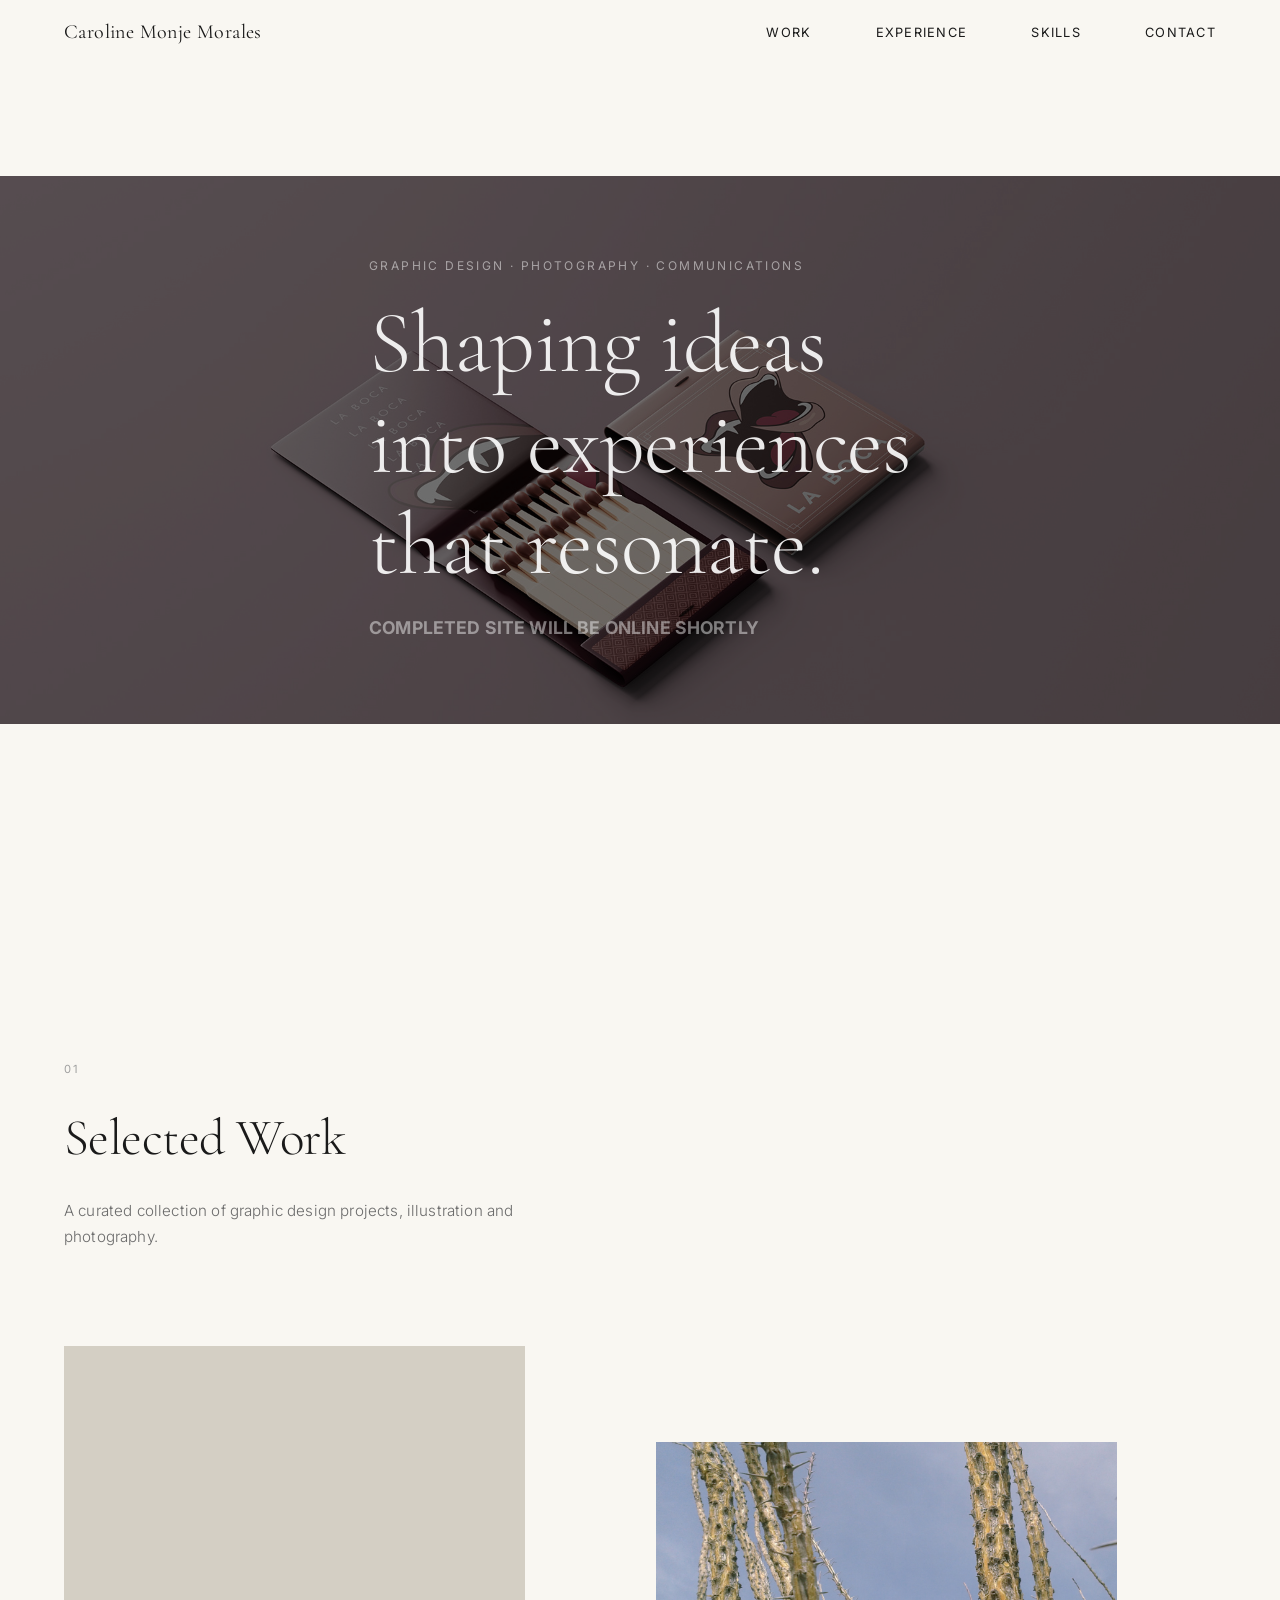
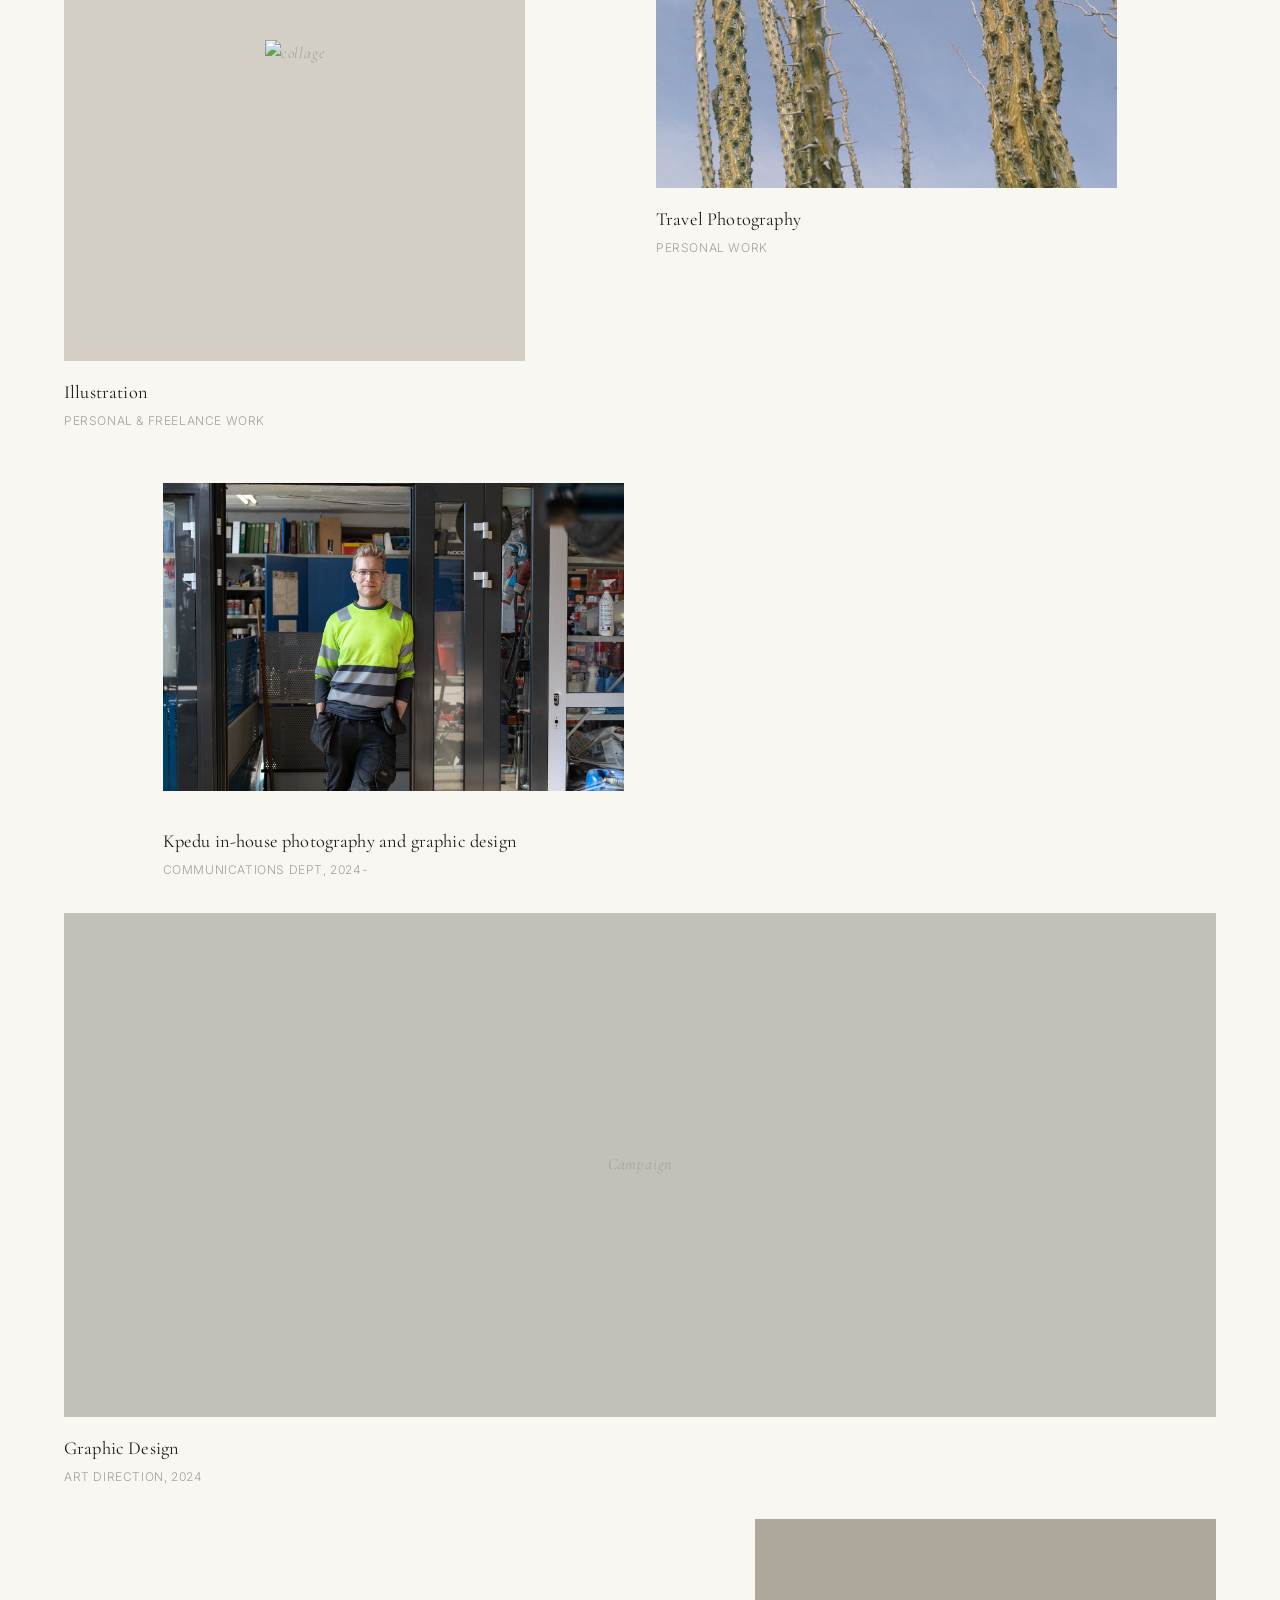
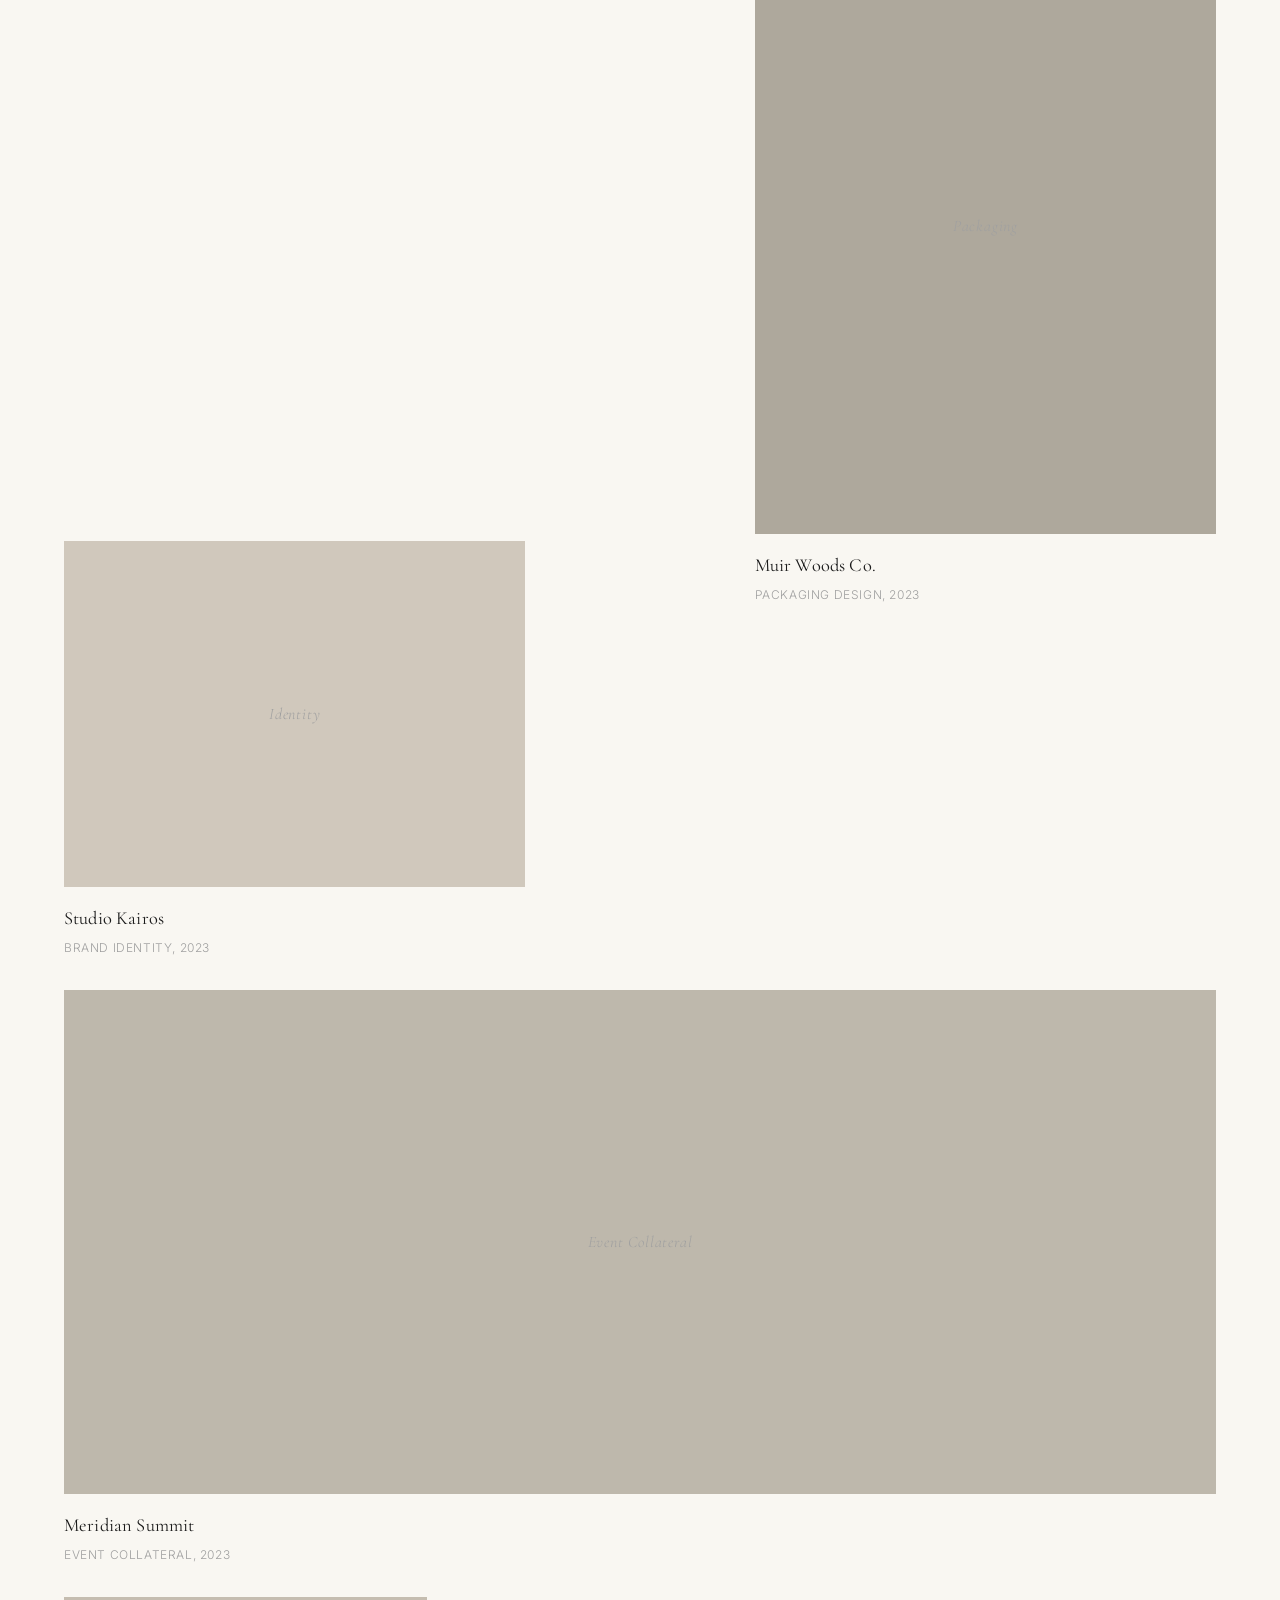
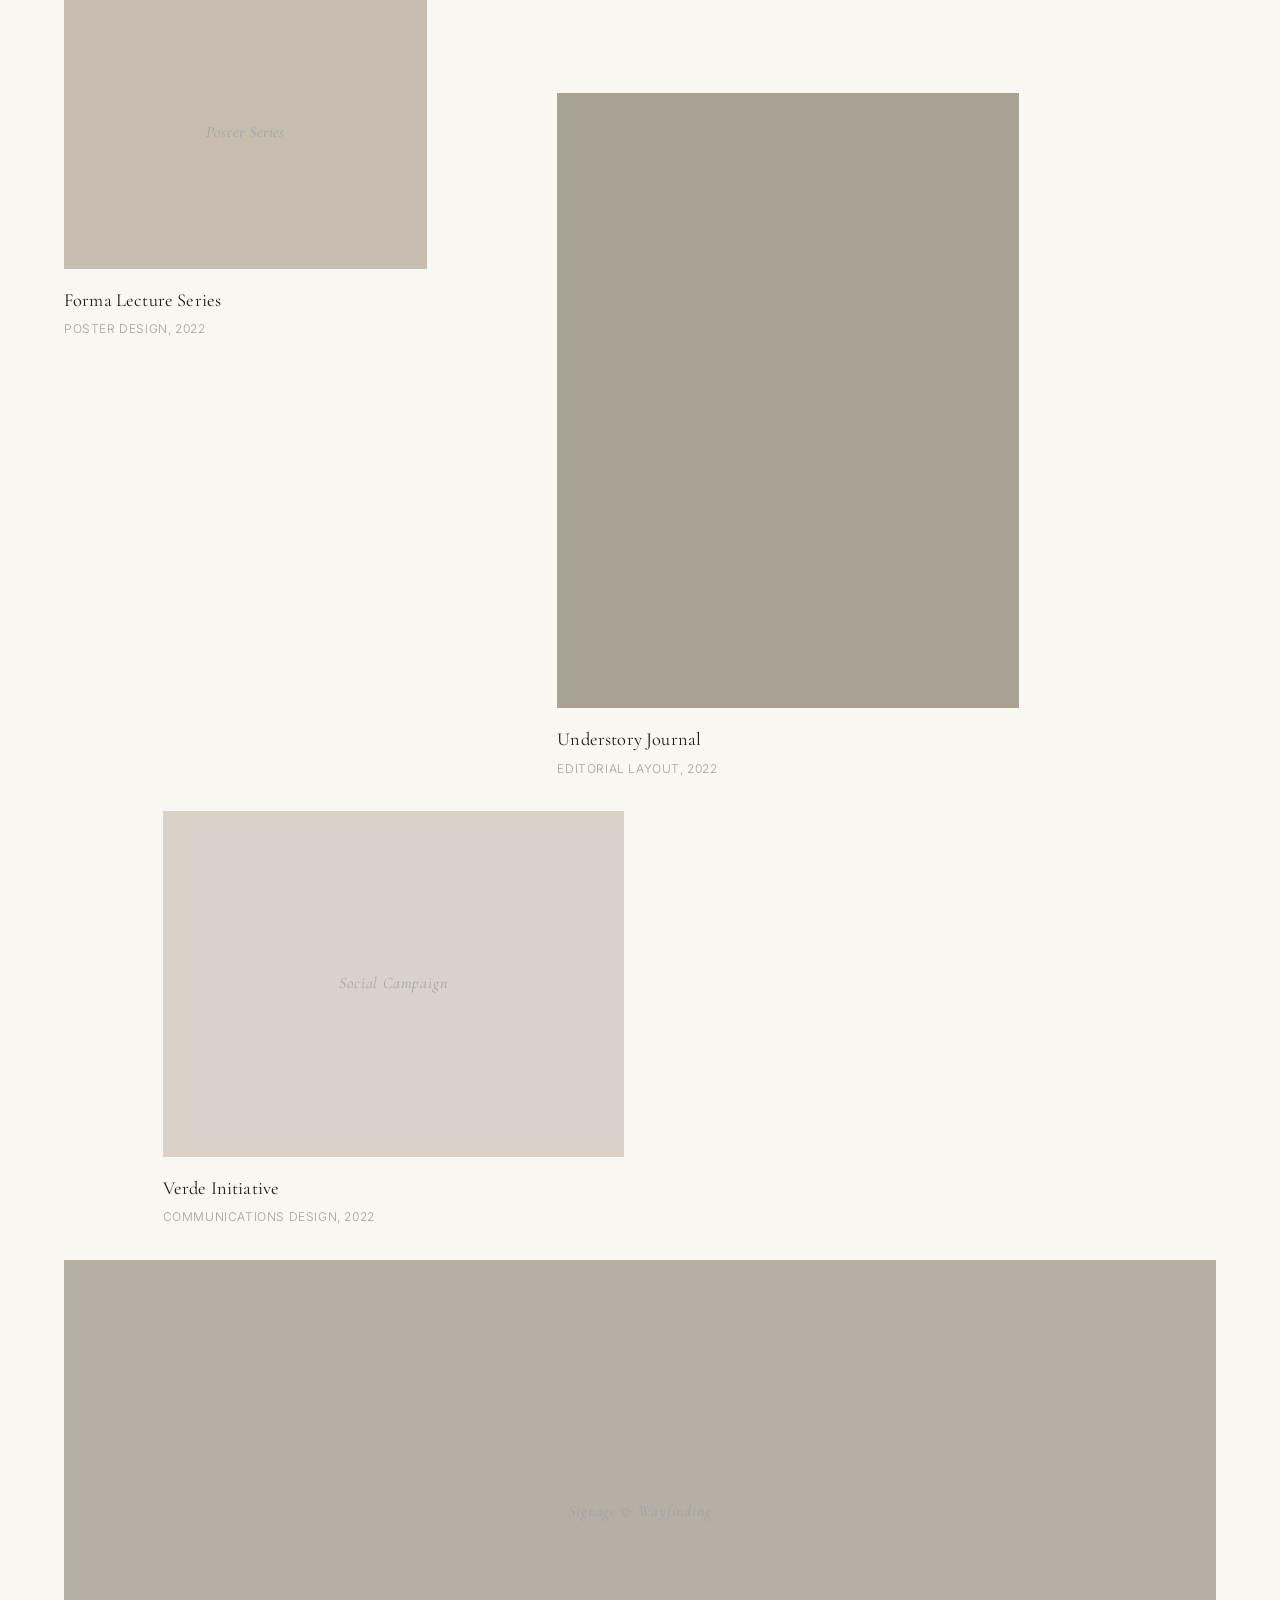
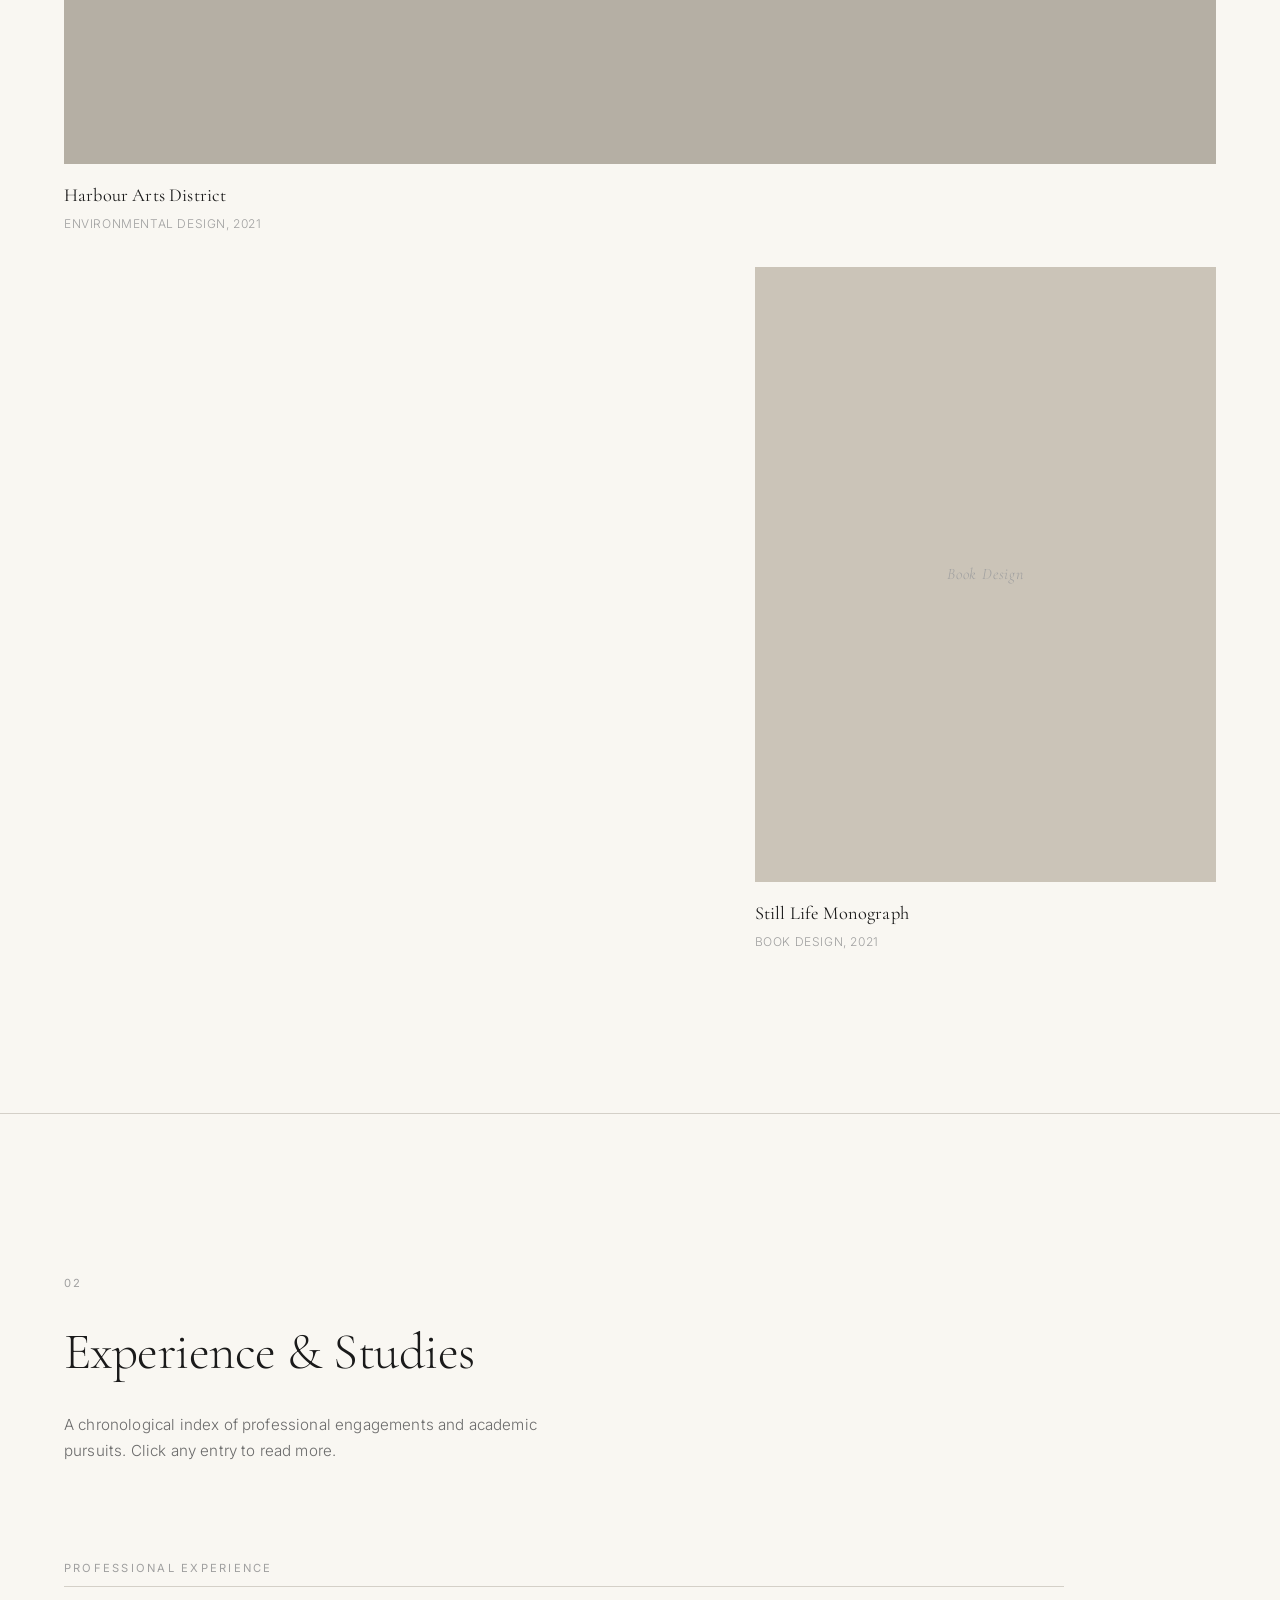
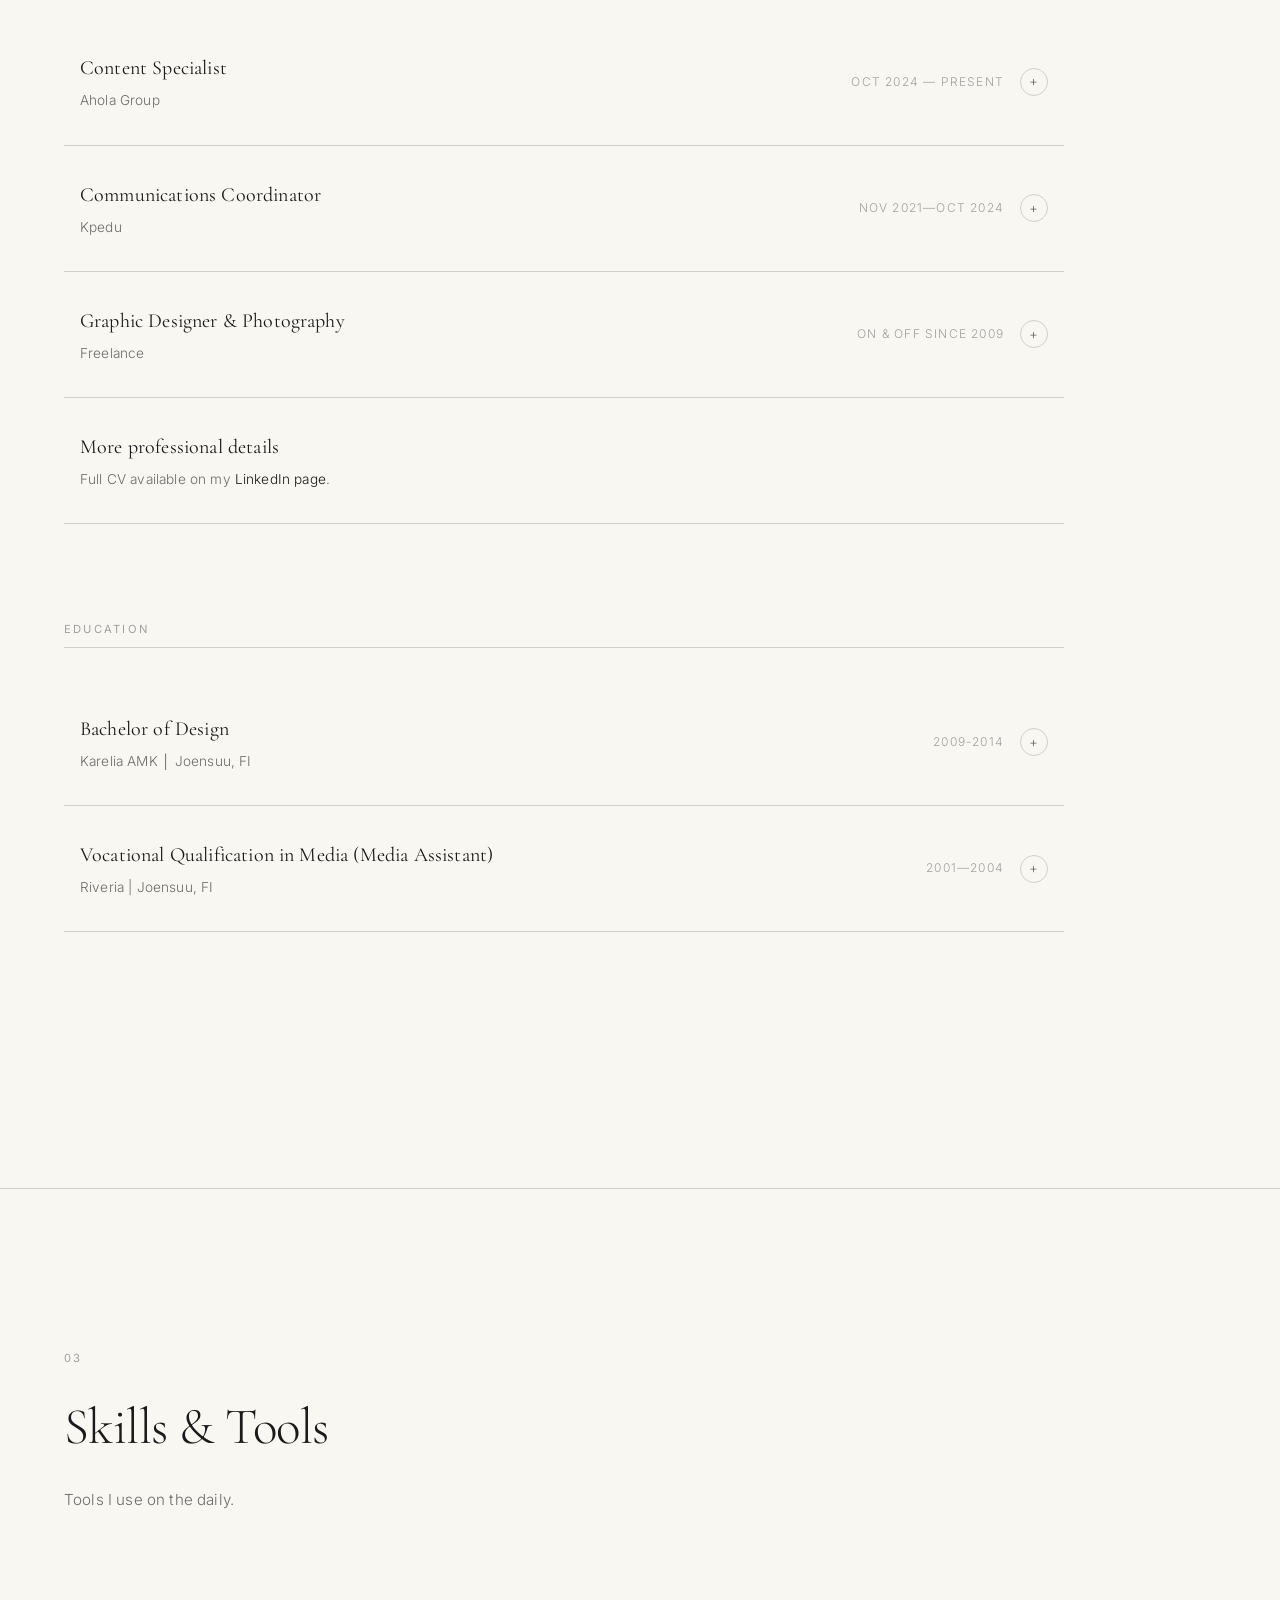
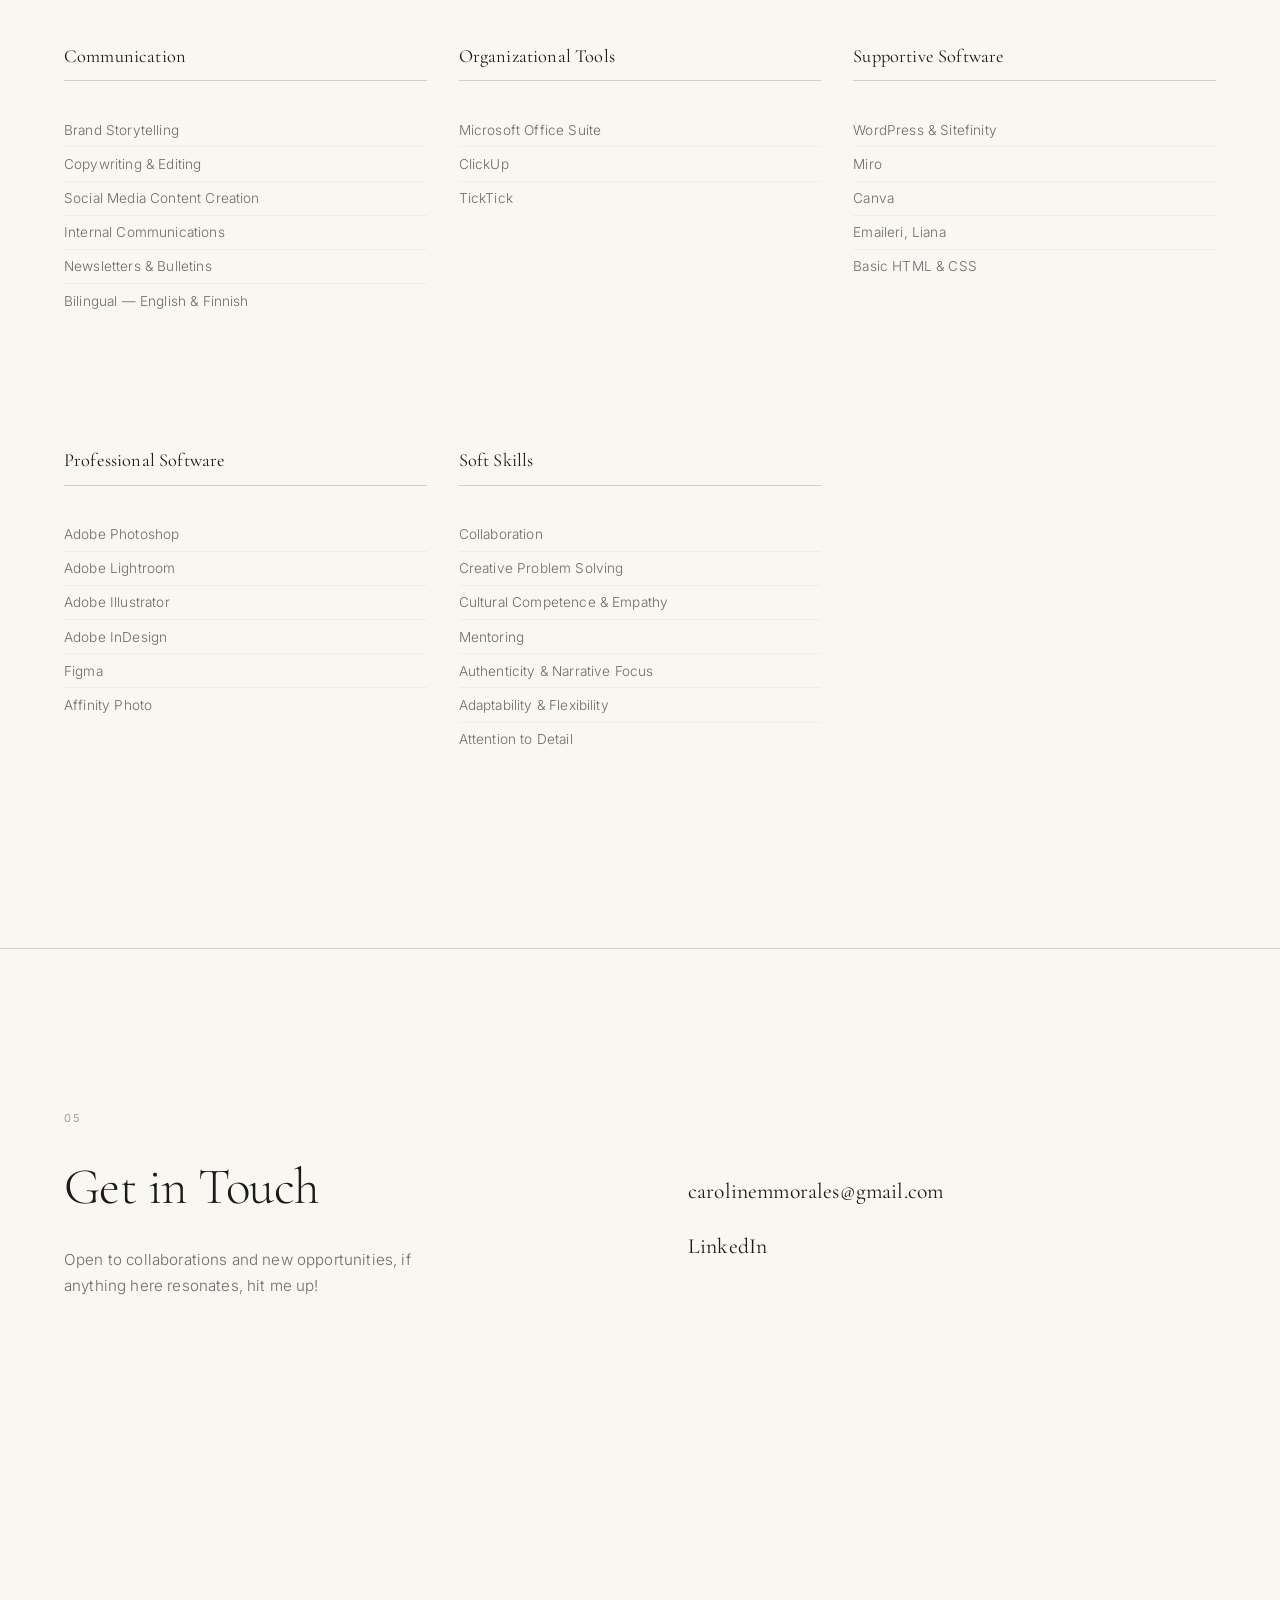
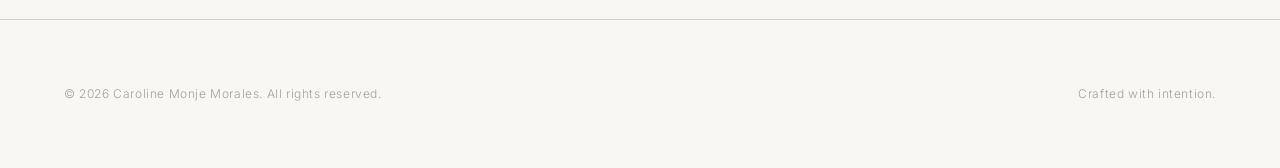
==== commit c672fcd6: "illust" ====
--- a/index.html
+++ b/index.html
@@ -3,7 +3,7 @@
 <head>
   <meta charset="UTF-8">
   <meta name="viewport" content="width=device-width, initial-scale=1.0">
-  <title>Helen Caroline Monje Morales — Designer, Coordinator, Communicator</title>
+  <title>CMM</title>
   <link rel="preconnect" href="https://fonts.googleapis.com">
   <link rel="preconnect" href="https://fonts.gstatic.com" crossorigin>
   <link href="https://fonts.googleapis.com/css2?family=Cormorant+Garamond:ital,wght@0,300;0,400;0,500;0,600;1,300;1,400&family=Inter:wght@300;400;500&display=swap" rel="stylesheet">
@@ -62,26 +62,26 @@
       <header class="section__header reveal">
         <span class="section__number">01</span>
         <h2 class="section__title">Selected Work</h2>
-        <p class="section__desc">A curated collection of graphic design projects, illustrations and photography.</p>
+        <p class="section__desc">A curated collection of graphic design projects, illustration and photography.</p>
       </header>
 
       <div class="portfolio-grid">
-        <a href="projects/aether-collective.html" target="_blank" class="portfolio-item portfolio-item--tall reveal">
+        <a href="projects/illustration.html" class="portfolio-item portfolio-item--tall reveal">
           <div class="portfolio-item__image" style="background-color: #D4CFC4;">
             <div class="portfolio-item__placeholder">
-              <span>Brand Identity</span>
-            </div>
-          </div>
-          <div class="portfolio-item__info">
-            <h3>Street Photography</h3>
+              <span><img src="./images/illustration/collag2.png" alt="collage"></span>
+            </div>
+          </div>
+          <div class="portfolio-item__info">
+            <h3>Illustration</h3>
             <p>Personal & Freelance work</p>
           </div>
         </a>
 
-        <a href="projects/terrain-magazine.html" target="_blank" class="portfolio-item portfolio-item--offset reveal">
+        <a href="projects/travel.html" target="_blank" class="portfolio-item portfolio-item--offset reveal">
           <div class="portfolio-item__image" style="background-color: #C8BFB0;">
             <div class="portfolio-item__placeholder">
-              <span>Editorial</span>
+              <span><img src="./images/travel/az.jpg" alt="az"></span>
             </div>
           </div>
           <div class="portfolio-item__info">
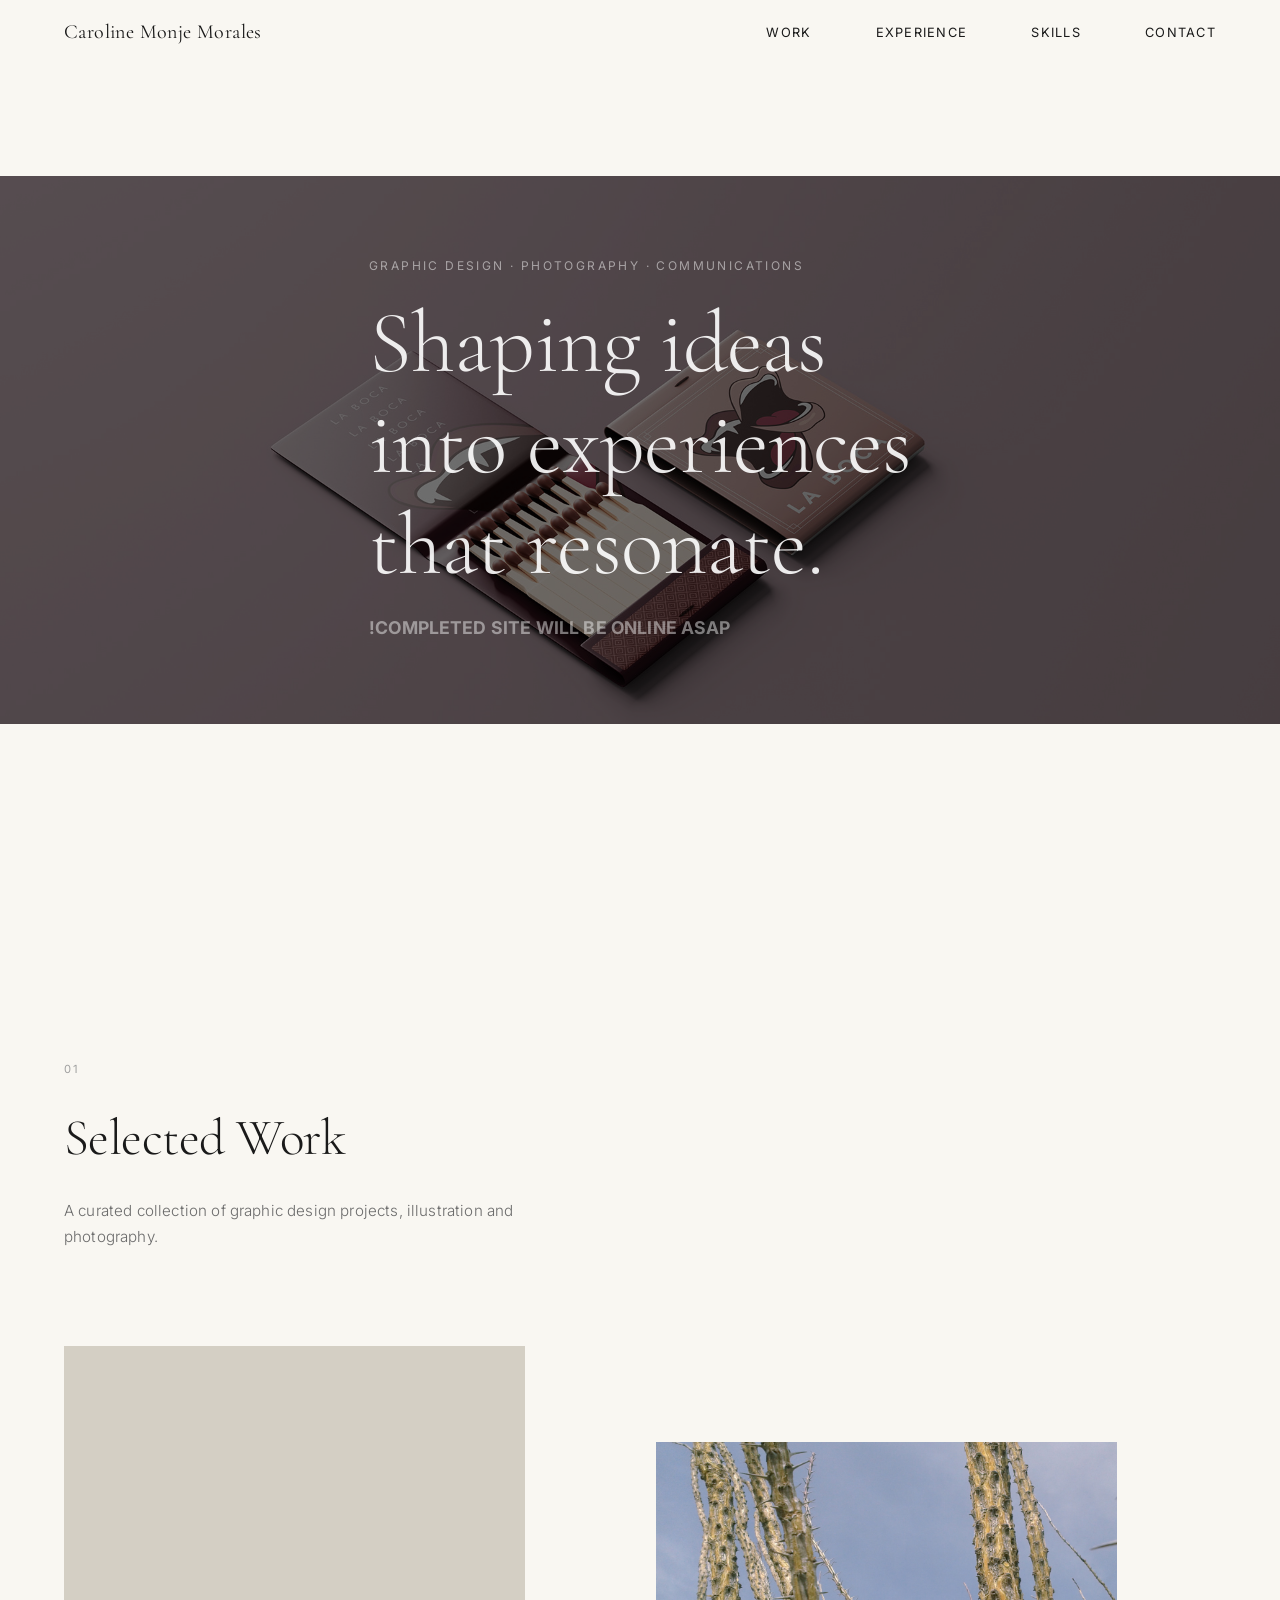
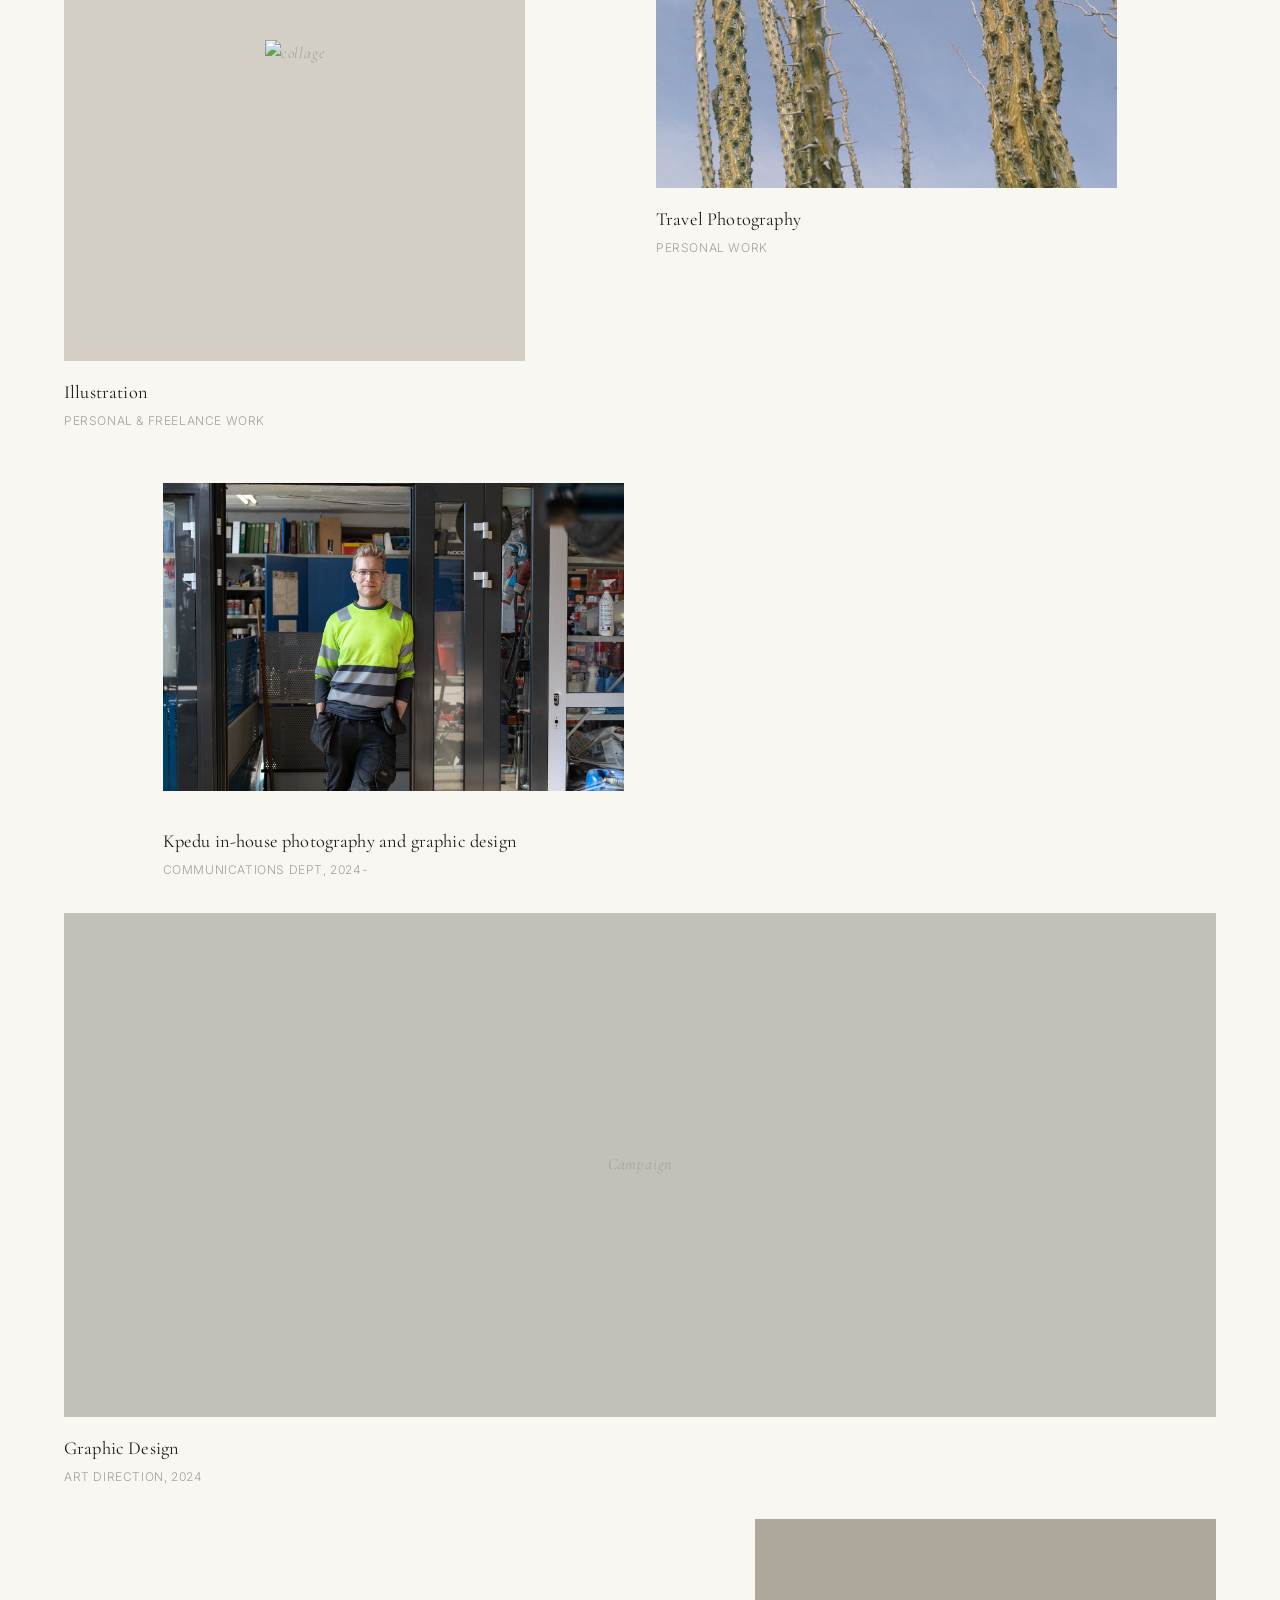
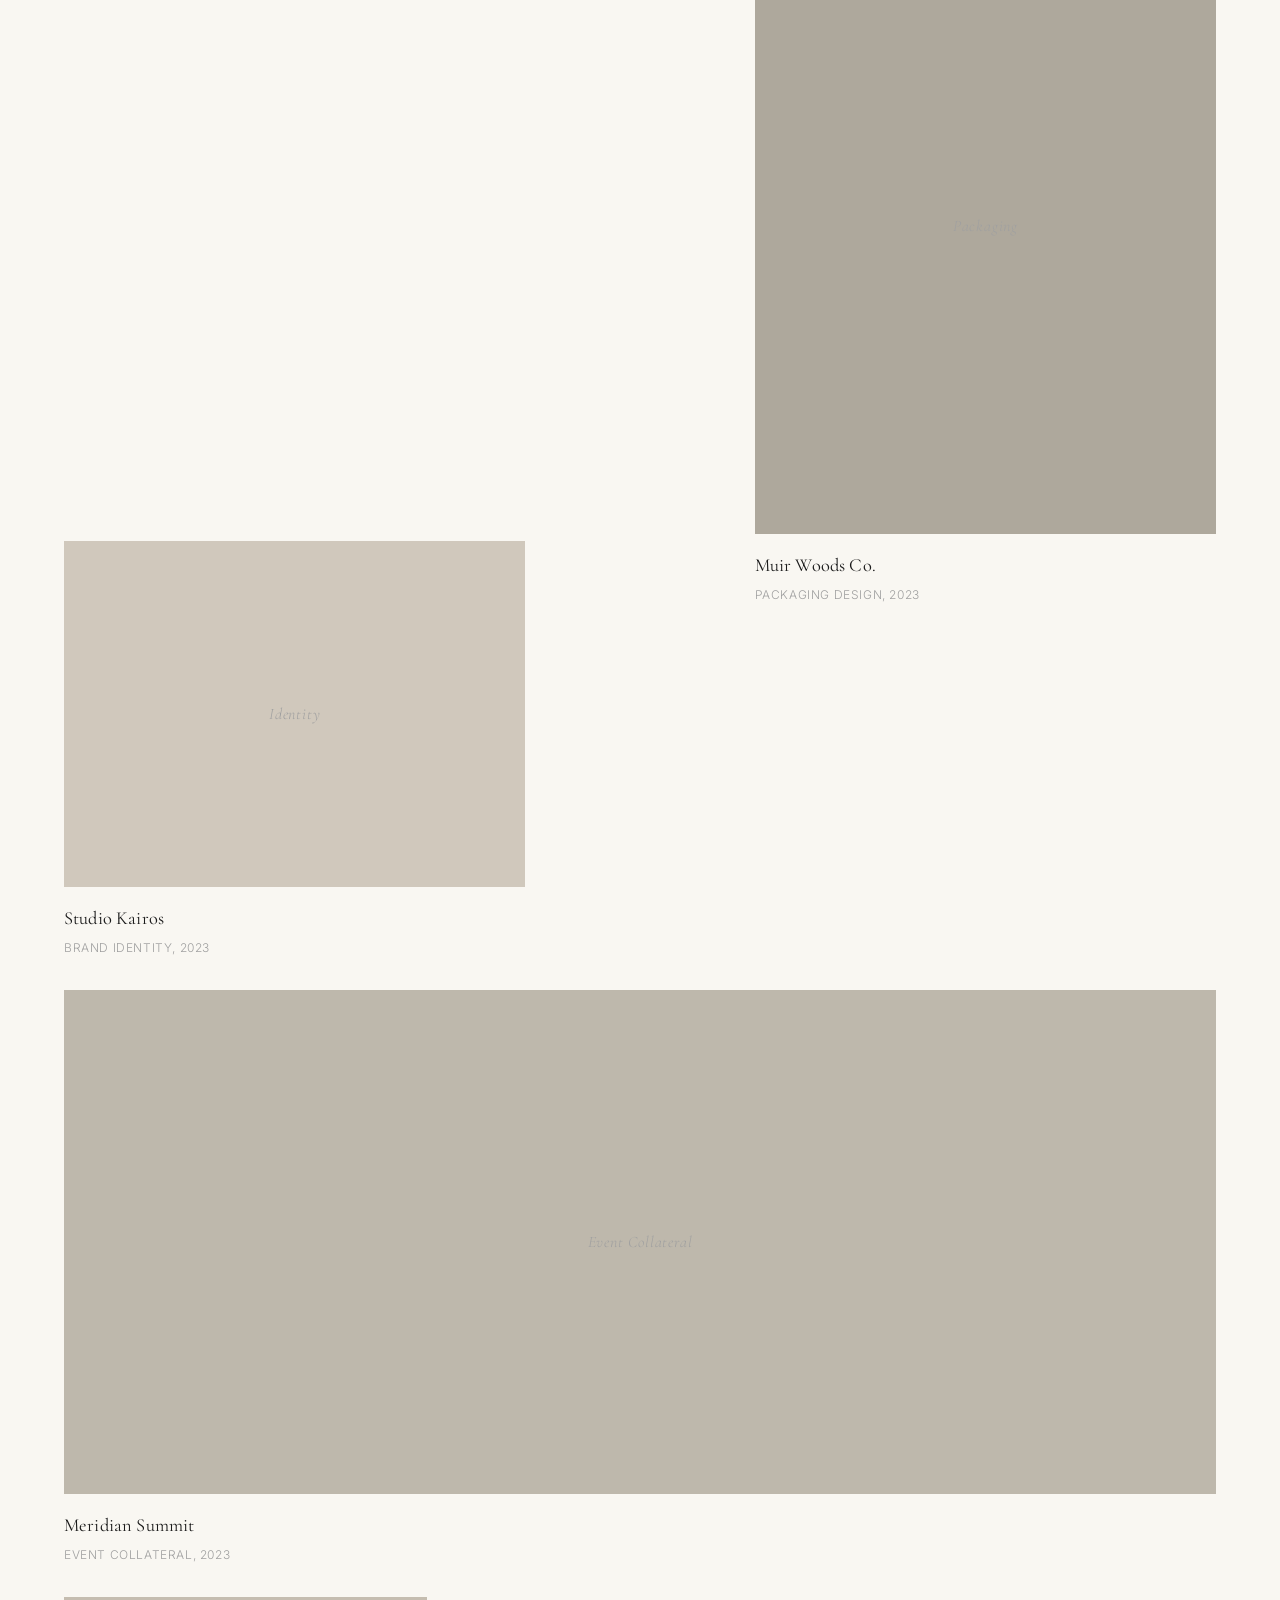
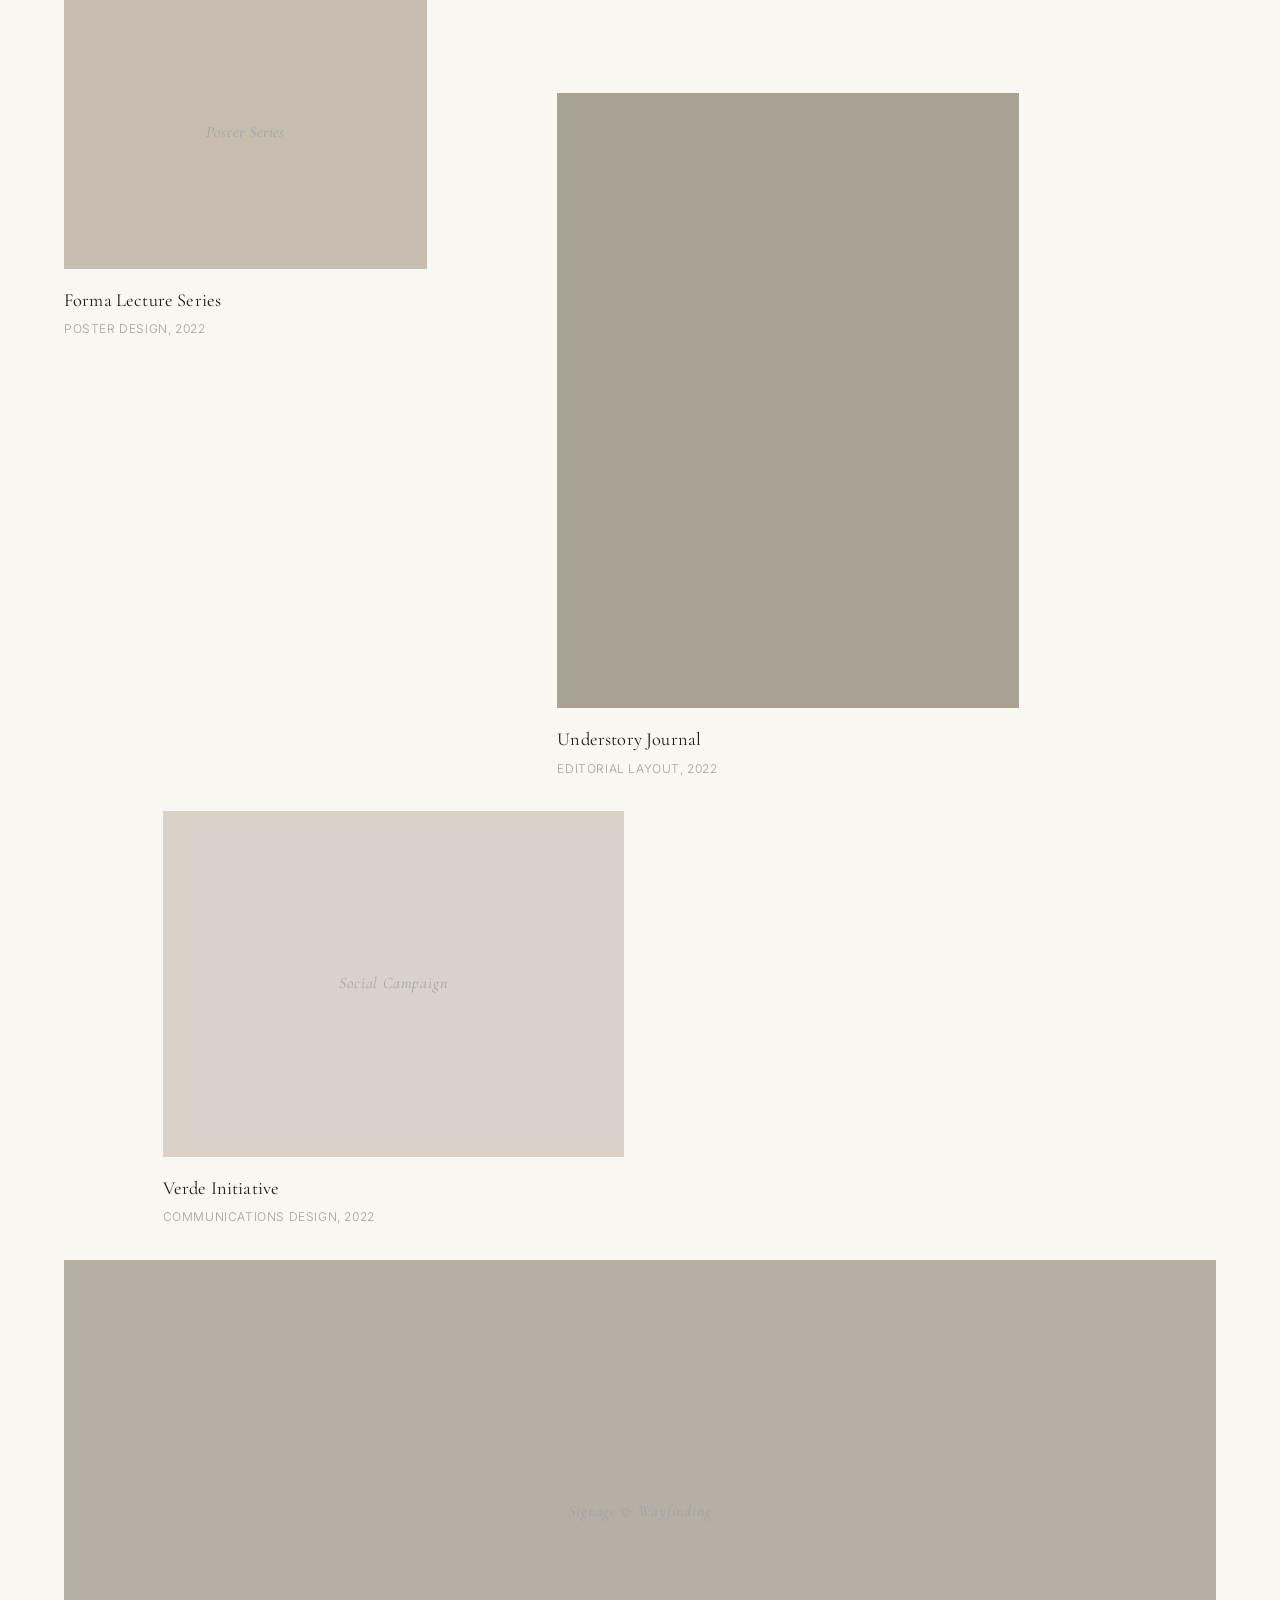
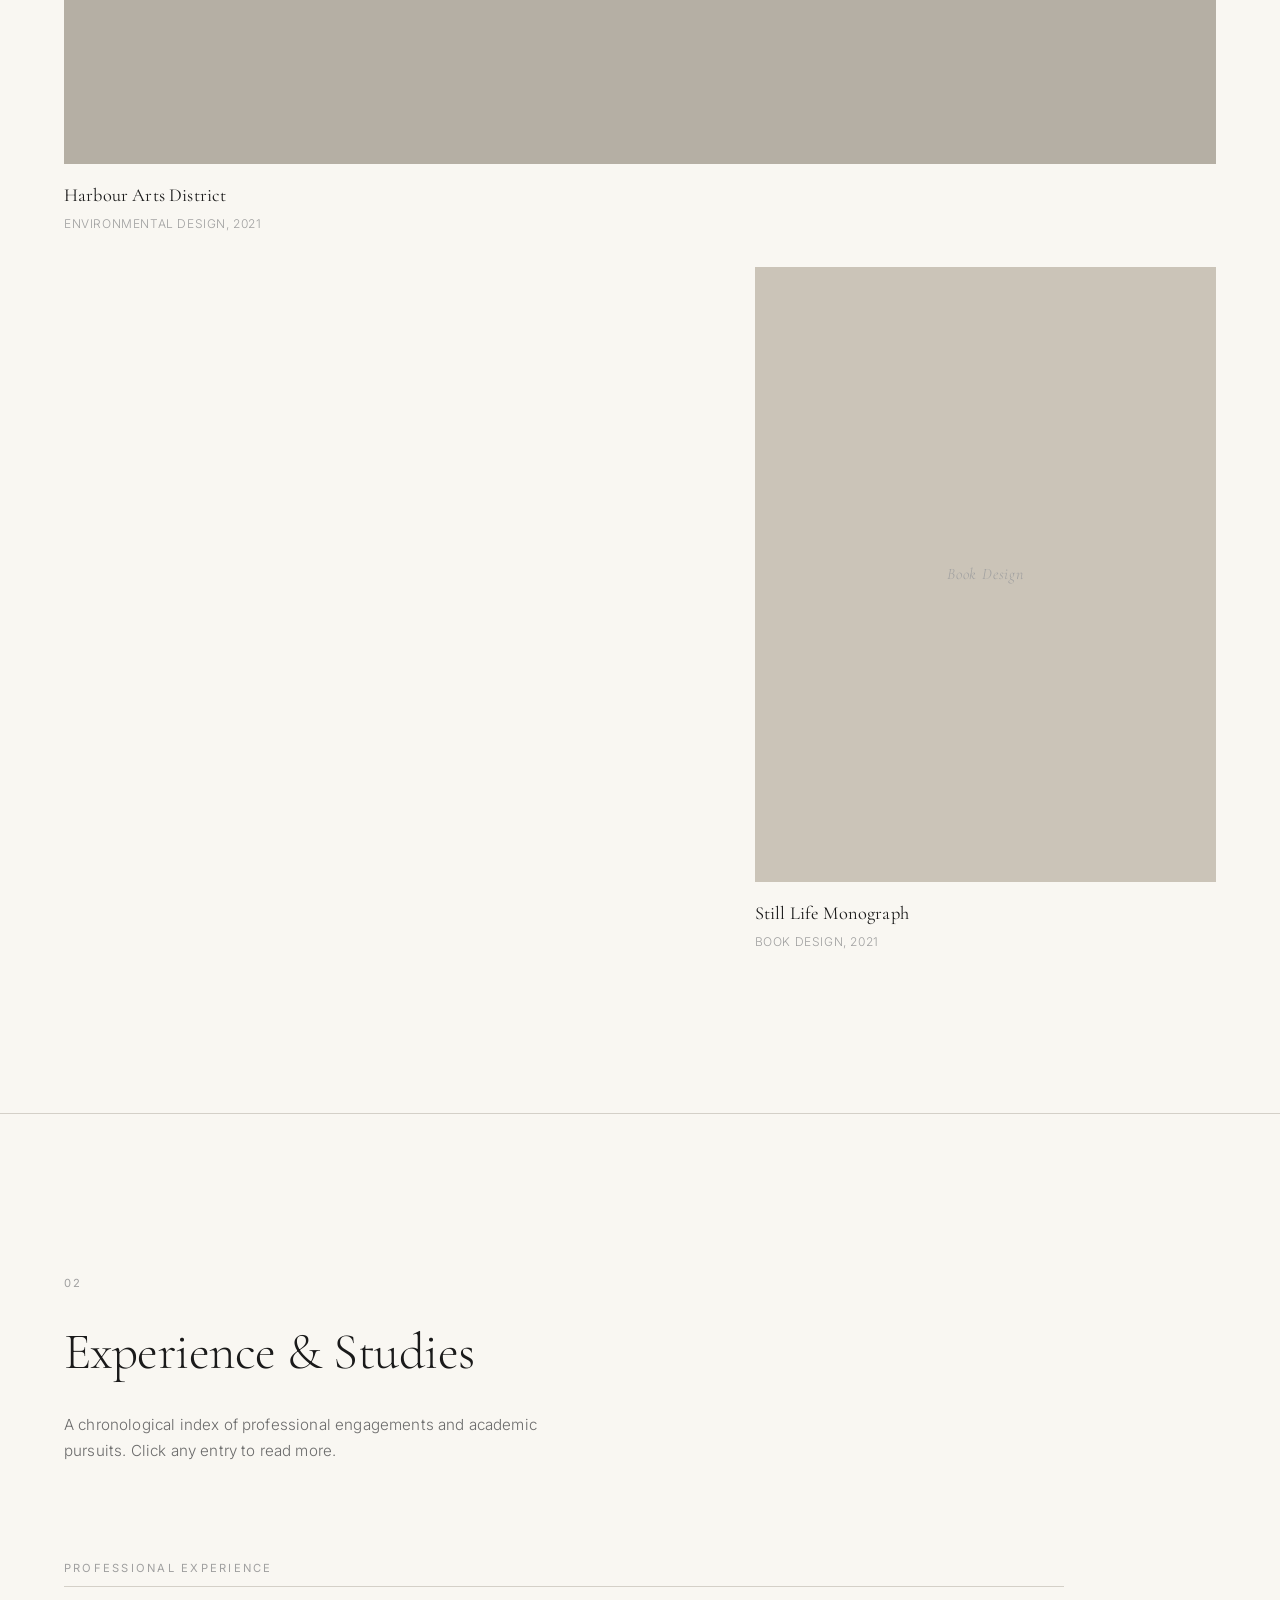
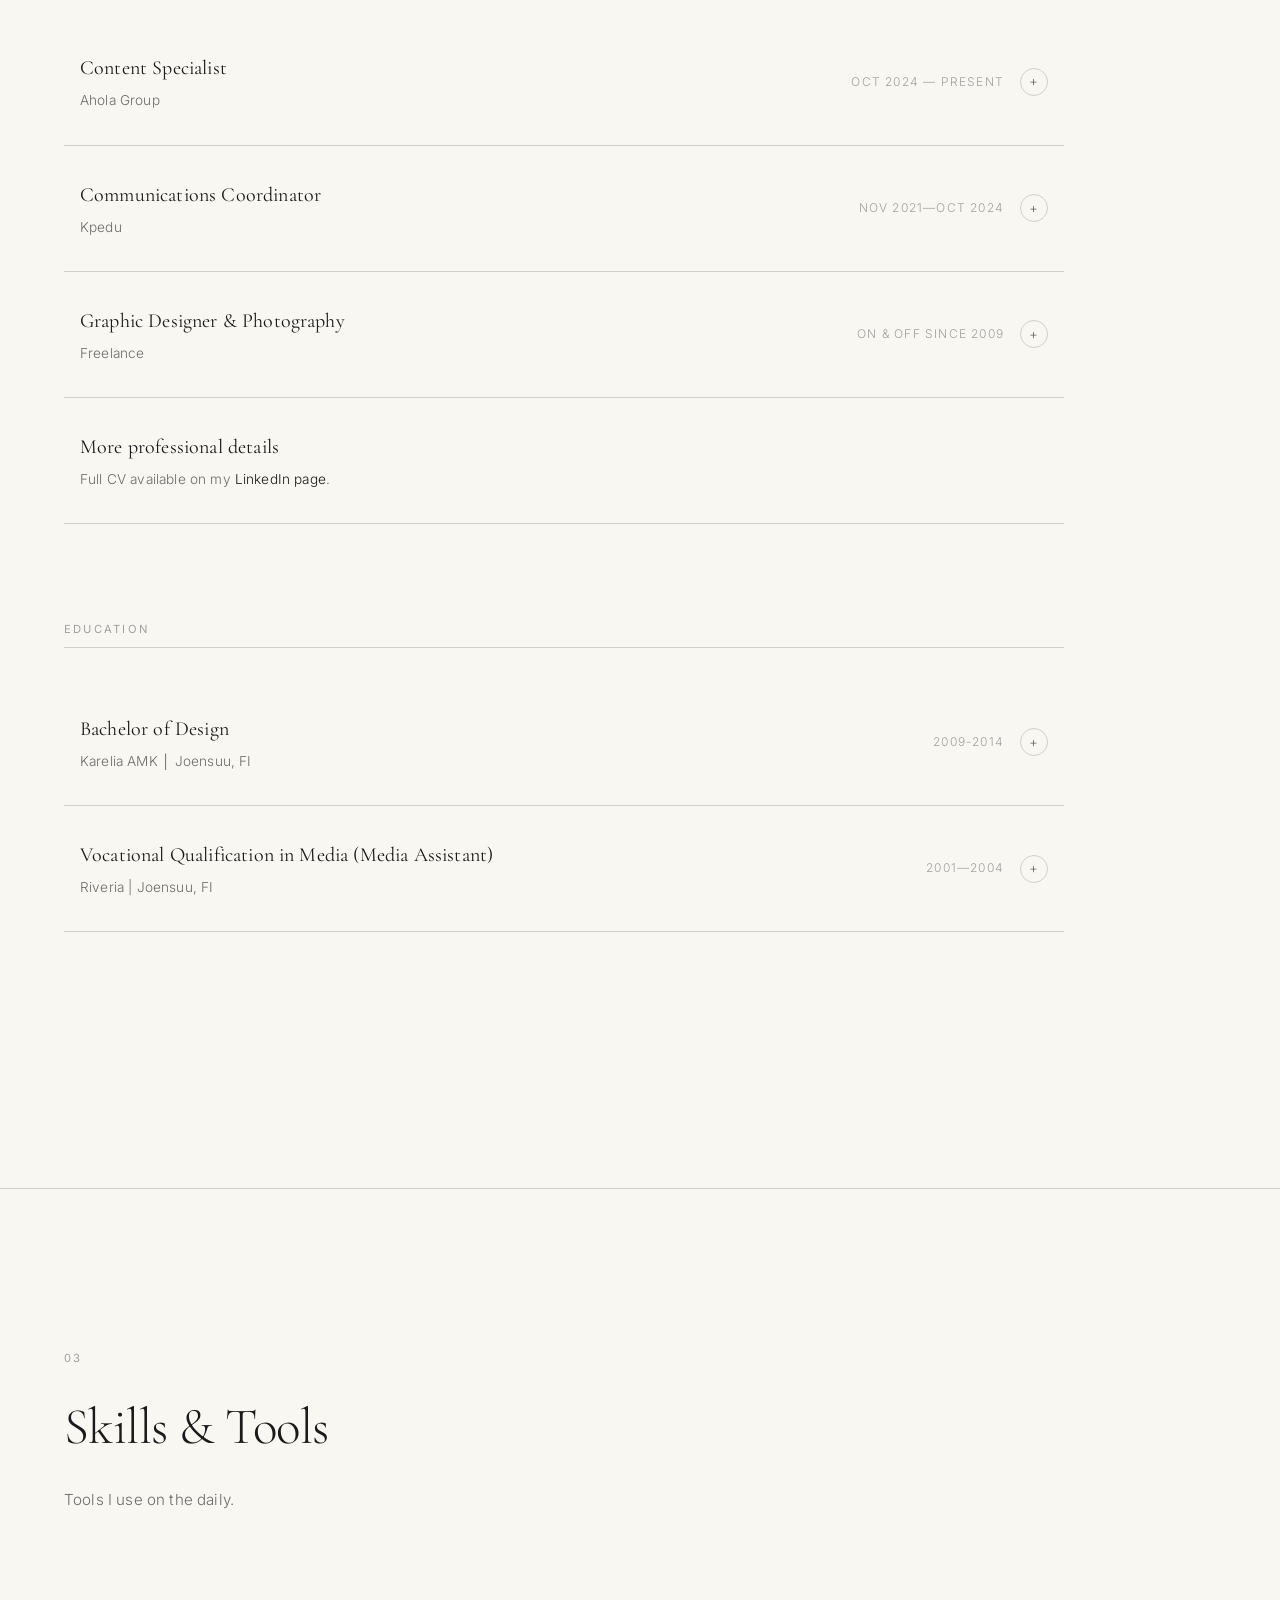
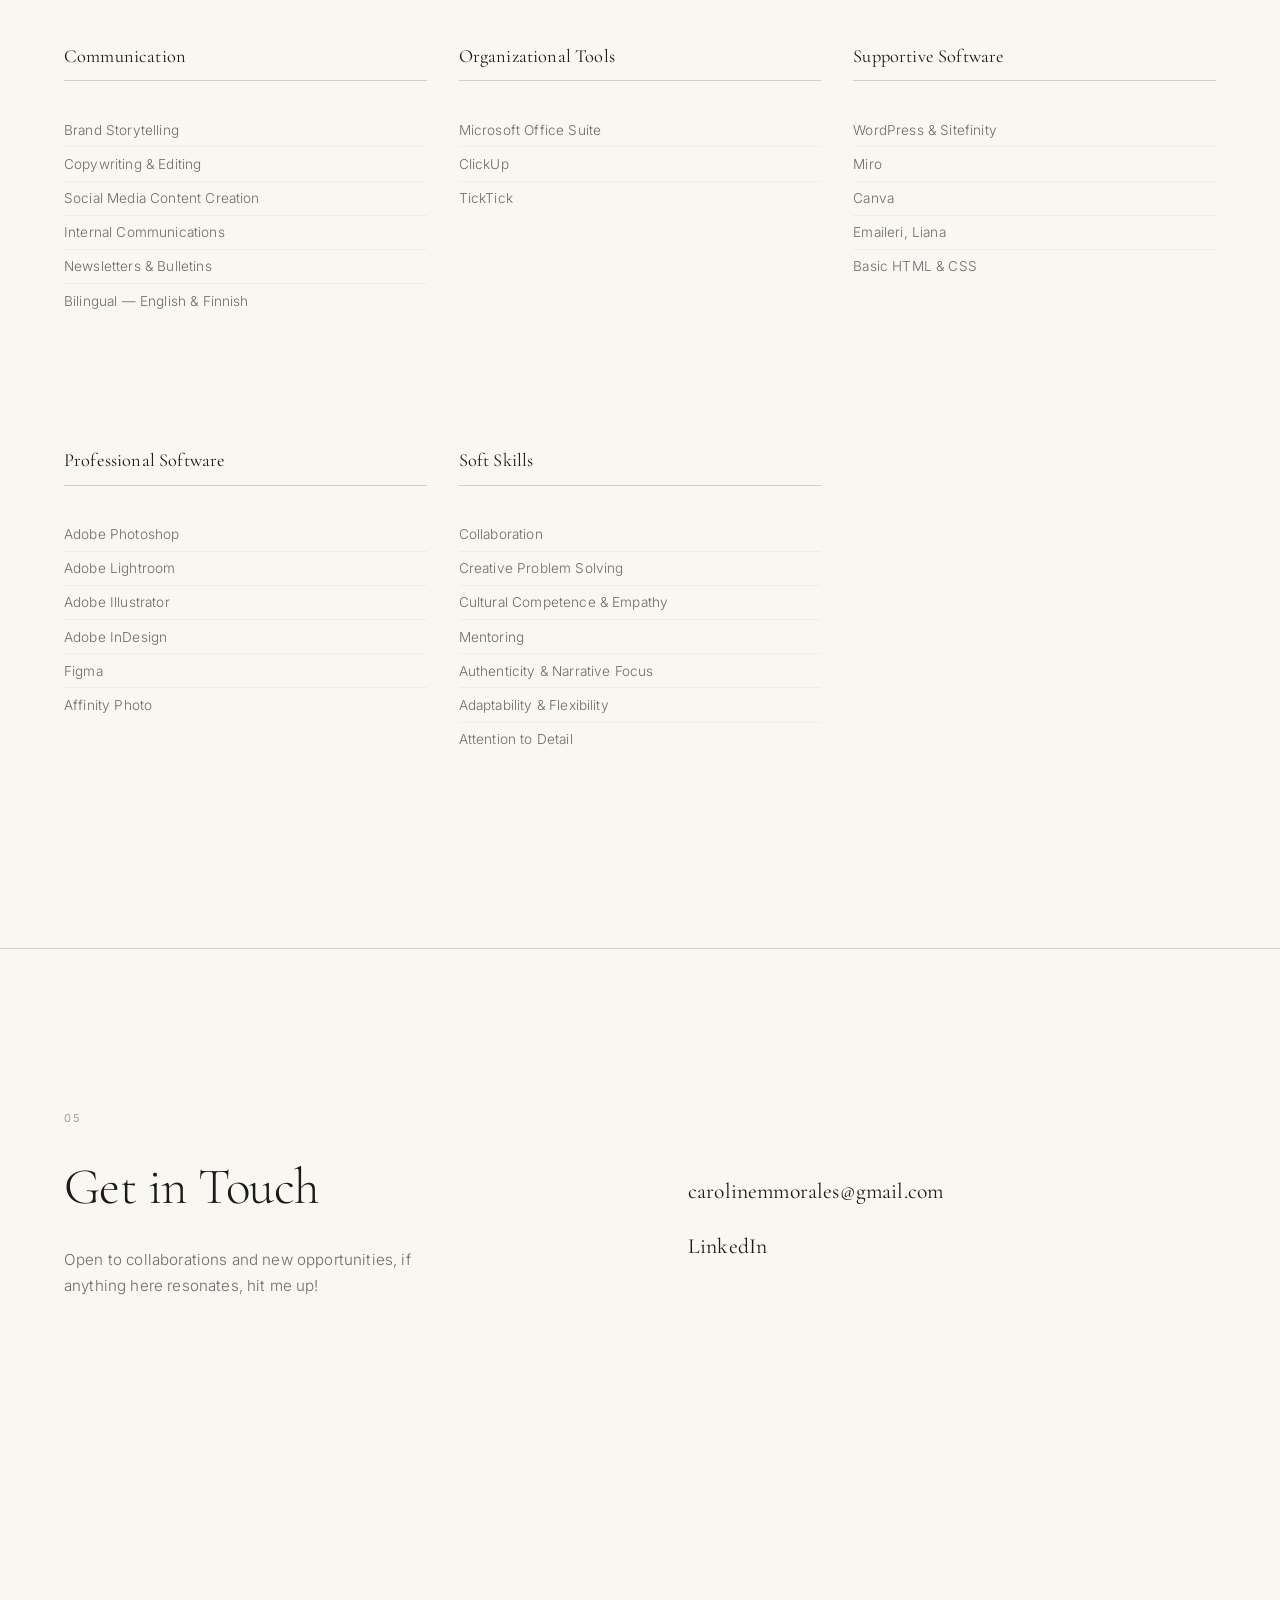
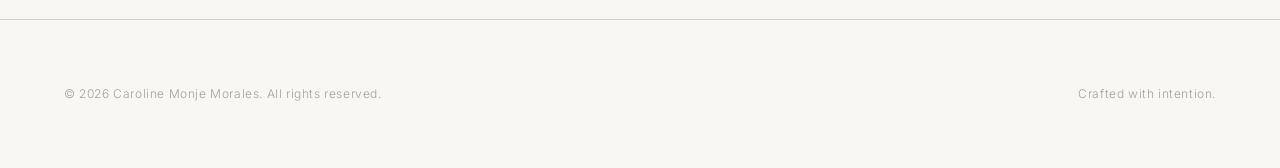
==== commit abefaa50: "titties" ====
--- a/index.html
+++ b/index.html
@@ -52,7 +52,7 @@
         <div class="hero__content">
           <p class="hero__kicker">Graphic Design &middot; Photography &middot; Communications</p>
           <h1 class="hero__title">Shaping ideas<br>into experiences<br>that resonate.</h1>
-          <p class="hero__subtitle"><strong>COMPLETED SITE WILL BE ONLINE SHORTLY</strong> <!--  <br>clarity, craft, and intentional design.</p> -->
+          <p class="hero__subtitle"><strong>!COMPLETED SITE WILL BE ONLINE ASAP</strong> <!--  <br>clarity, craft, and intentional design.</p> -->
         </div>
       </div>
     </section>
@@ -78,7 +78,7 @@
           </div>
         </a>
 
-        <a href="projects/travel.html" target="_blank" class="portfolio-item portfolio-item--offset reveal">
+        <a href="projects/travel.html" class="portfolio-item portfolio-item--offset reveal">
           <div class="portfolio-item__image" style="background-color: #C8BFB0;">
             <div class="portfolio-item__placeholder">
               <span><img src="./images/travel/az.jpg" alt="az"></span>
@@ -90,7 +90,7 @@
           </div>
         </a>
 
-        <a href="projects/kpedu.html" target="_blank" class="portfolio-item reveal">
+        <a href="projects/kpedu.html" class="portfolio-item reveal">
           <div class="portfolio-item__image">
             <div class="portfolio-item__placeholder">
               <span><img src="./images/kpedu/kpedu-markus.jpg" alt="Markus Isohanni"></span>
@@ -102,7 +102,7 @@
           </div>
         </a>
 
-        <a href="projects/graphic-design.html" target="_blank" class="portfolio-item portfolio-item--wide reveal">
+        <a href="projects/graphic-design.html" class="portfolio-item portfolio-item--wide reveal">
           <div class="portfolio-item__image" style="background-color: #C2C0B8;">
             <div class="portfolio-item__placeholder">
               <span>Campaign</span>
@@ -114,7 +114,7 @@
           </div>
         </a>
 
-        <a href="projects/muir-woods.html" target="_blank" class="portfolio-item portfolio-item--tall reveal">
+        <a href="projects/muir-woods.html" class="portfolio-item portfolio-item--tall reveal">
           <div class="portfolio-item__image" style="background-color: #AEA89C;">
             <div class="portfolio-item__placeholder">
               <span>Packaging</span>
@@ -126,7 +126,7 @@
           </div>
         </a>
 
-        <a href="projects/studio-kairos.html" target="_blank" class="portfolio-item portfolio-item--offset reveal">
+        <a href="projects/studio-kairos.html" class="portfolio-item portfolio-item--offset reveal">
           <div class="portfolio-item__image" style="background-color: #D0C8BC;">
             <div class="portfolio-item__placeholder">
               <span>Identity</span>
@@ -138,7 +138,7 @@
           </div>
         </a>
 
-        <a href="projects/meridian-summit.html" target="_blank" class="portfolio-item portfolio-item--wide reveal">
+        <a href="projects/meridian-summit.html" class="portfolio-item portfolio-item--wide reveal">
           <div class="portfolio-item__image" style="background-color: #BEB8AC;">
             <div class="portfolio-item__placeholder">
               <span>Event Collateral</span>
@@ -150,7 +150,7 @@
           </div>
         </a>
 
-        <a href="projects/forma-lectures.html" target="_blank" class="portfolio-item reveal">
+        <a href="projects/forma-lectures.html" class="portfolio-item reveal">
           <div class="portfolio-item__image" style="background-color: #C5BDB0;">
             <div class="portfolio-item__placeholder">
               <span>Poster Series</span>
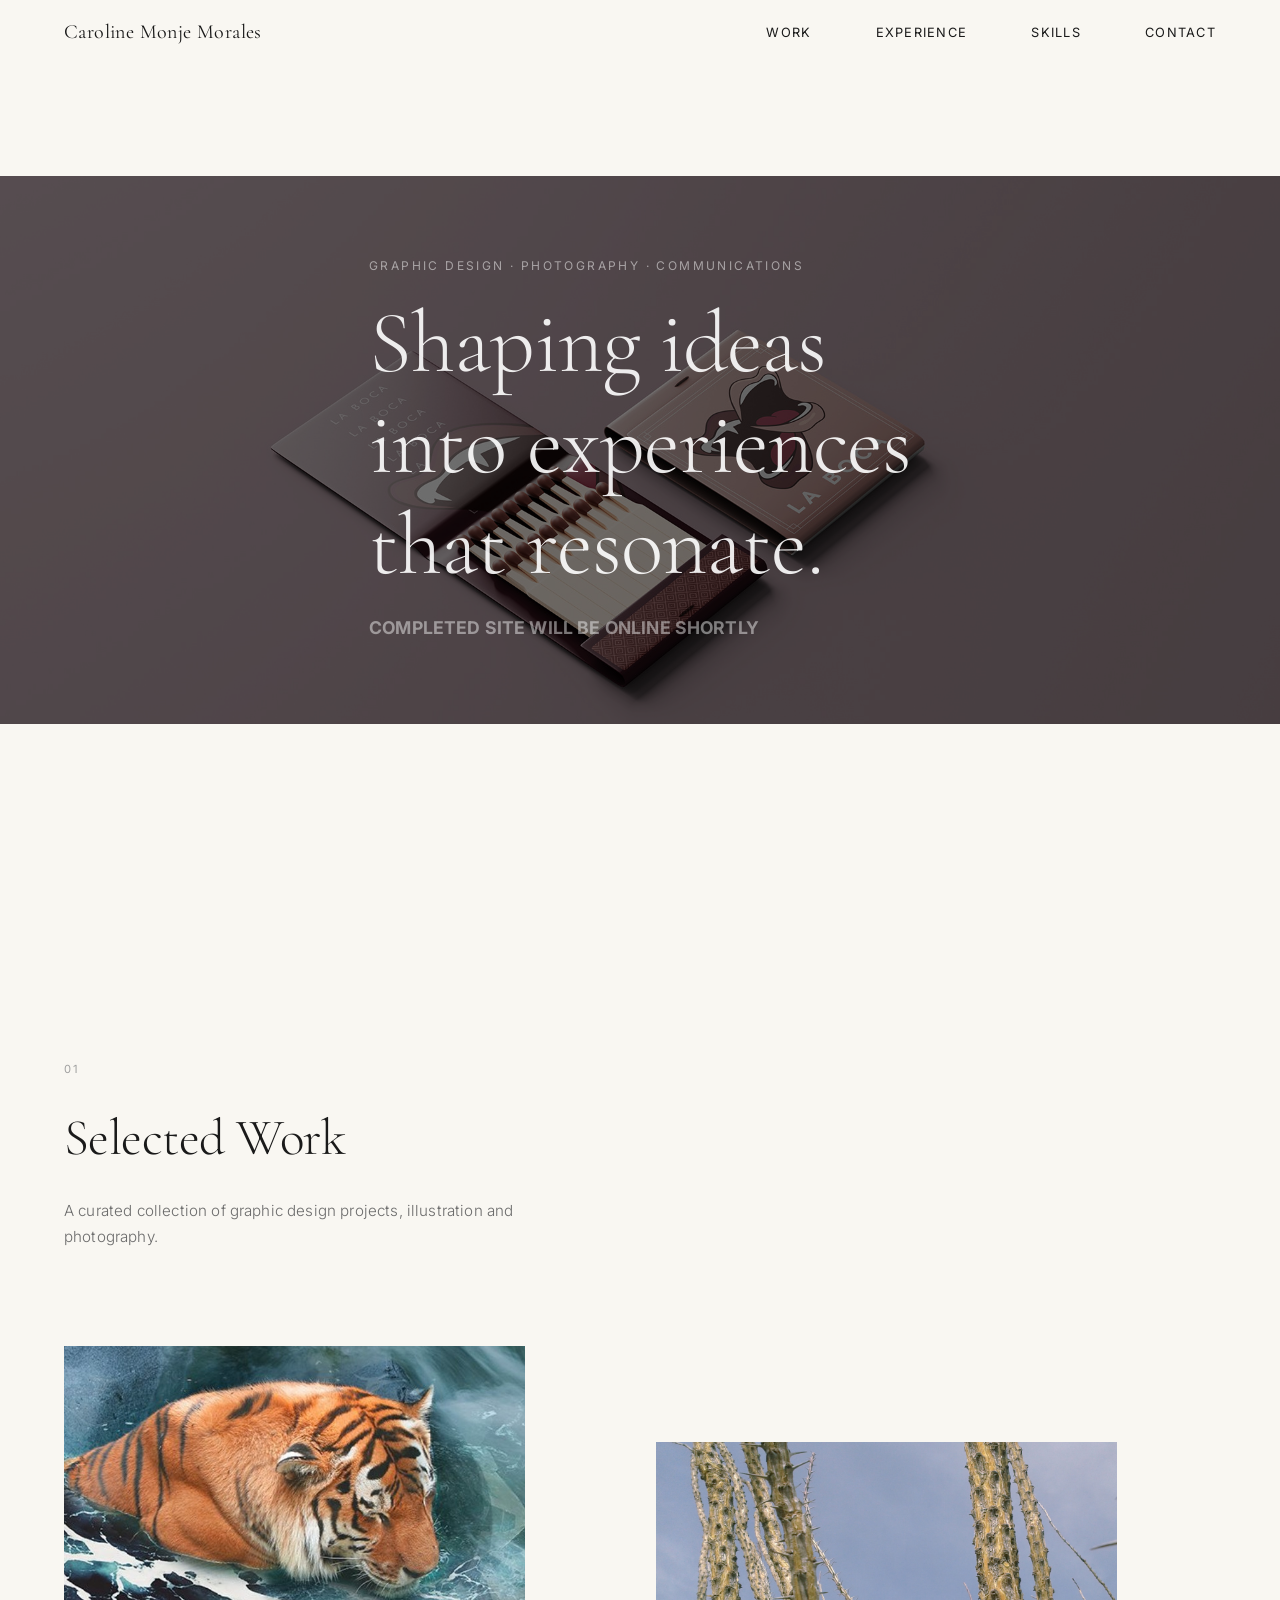
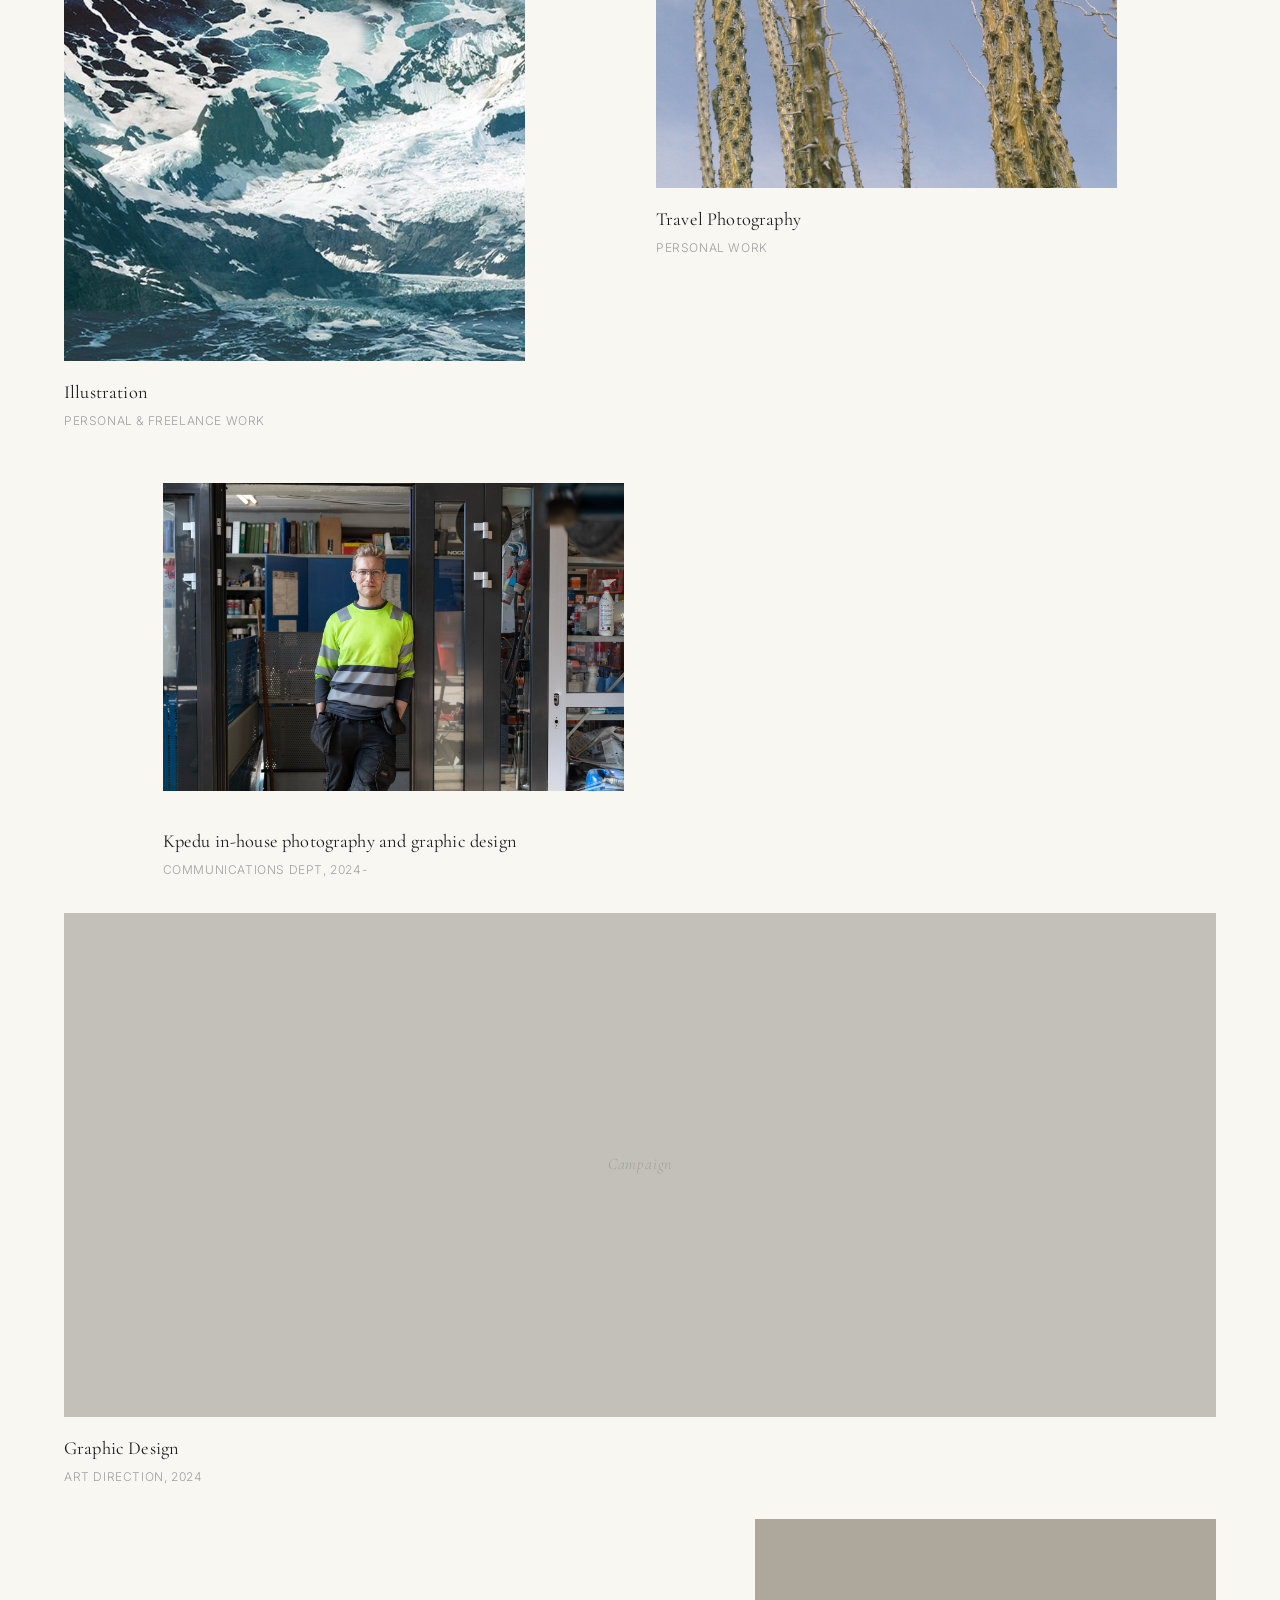
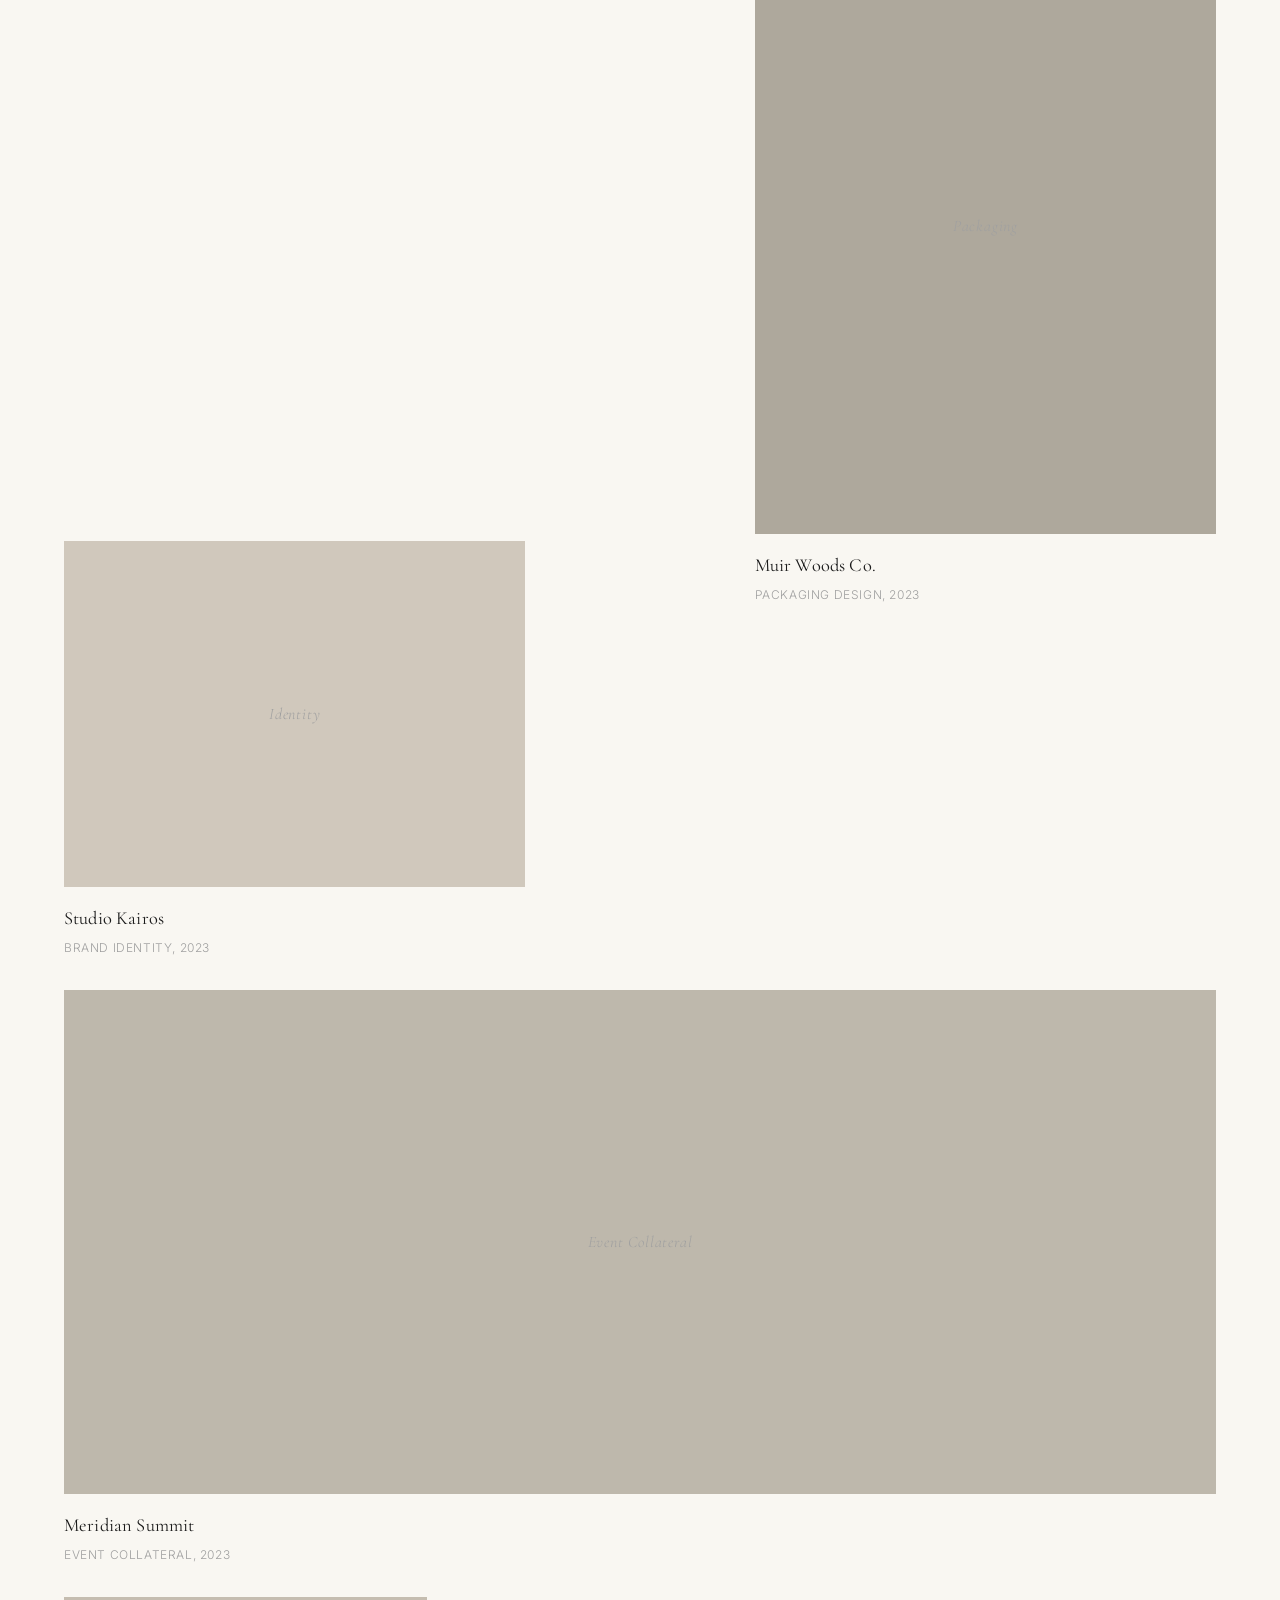
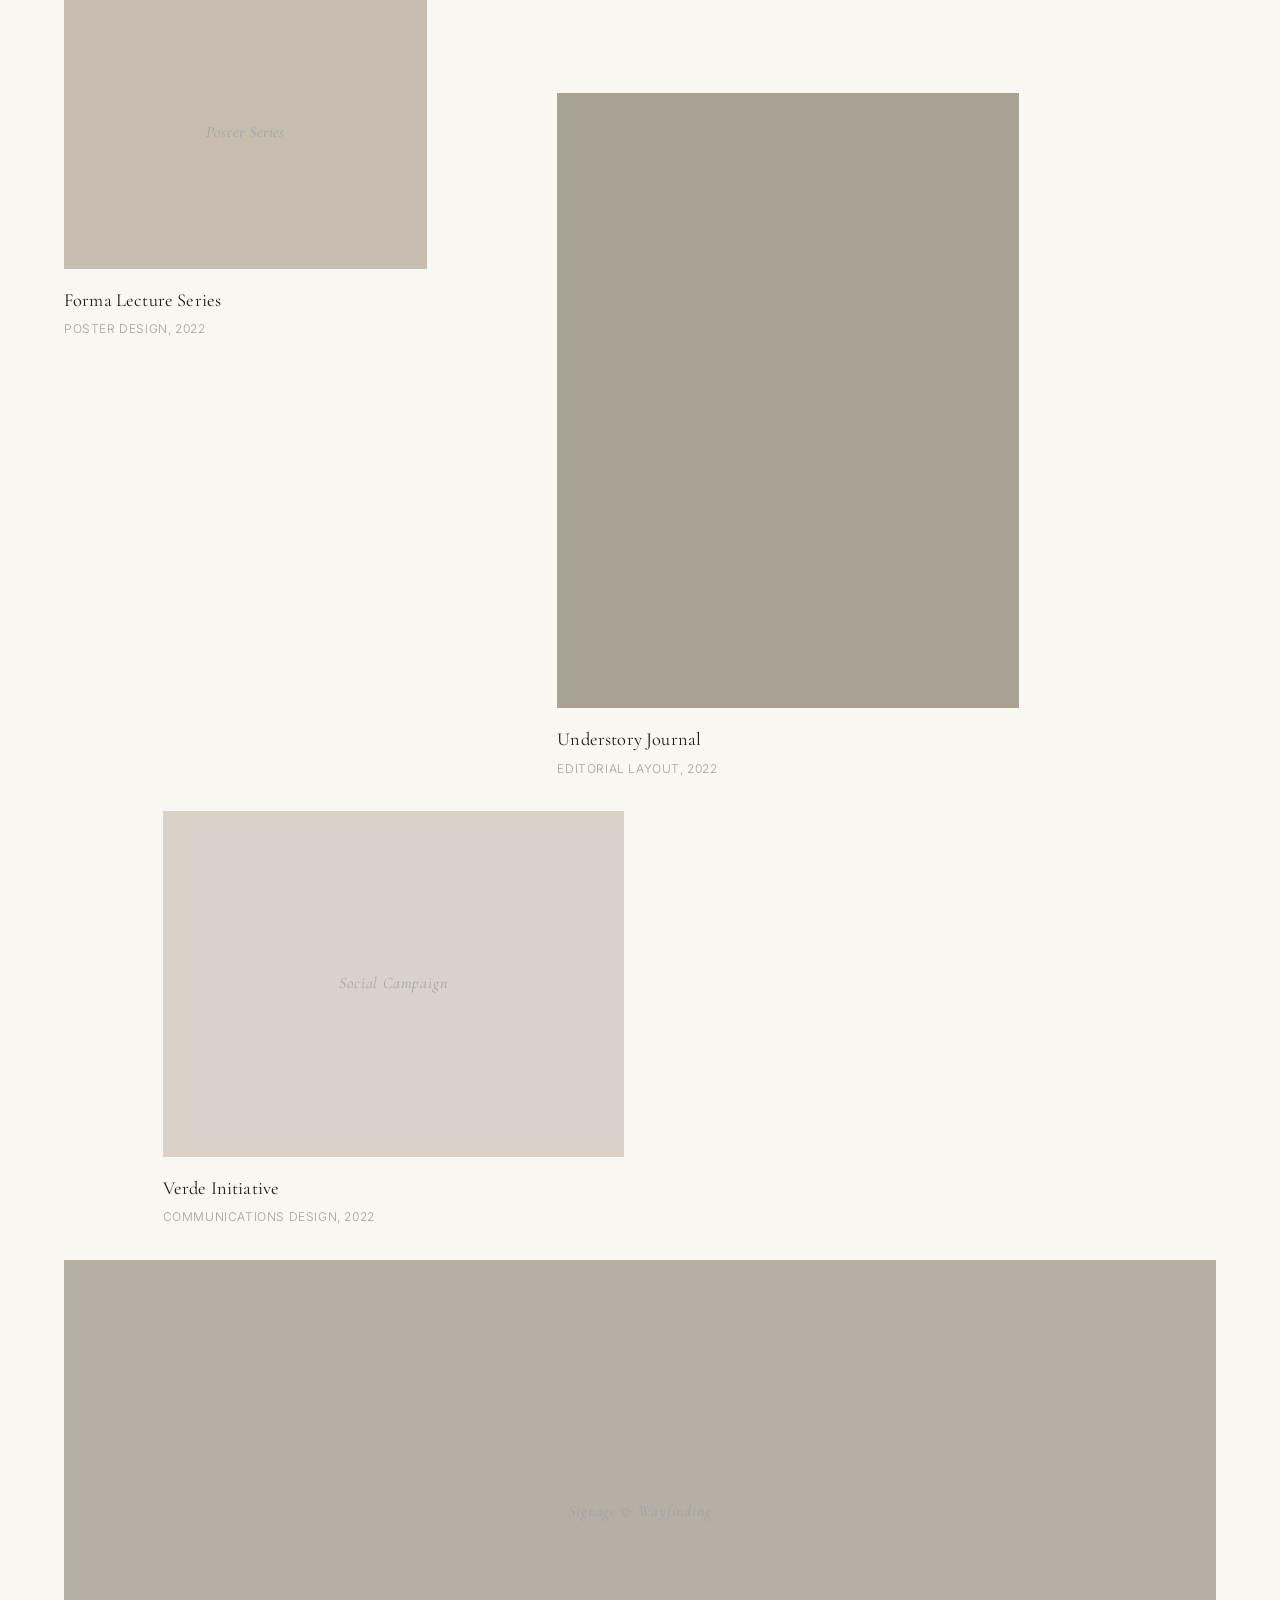
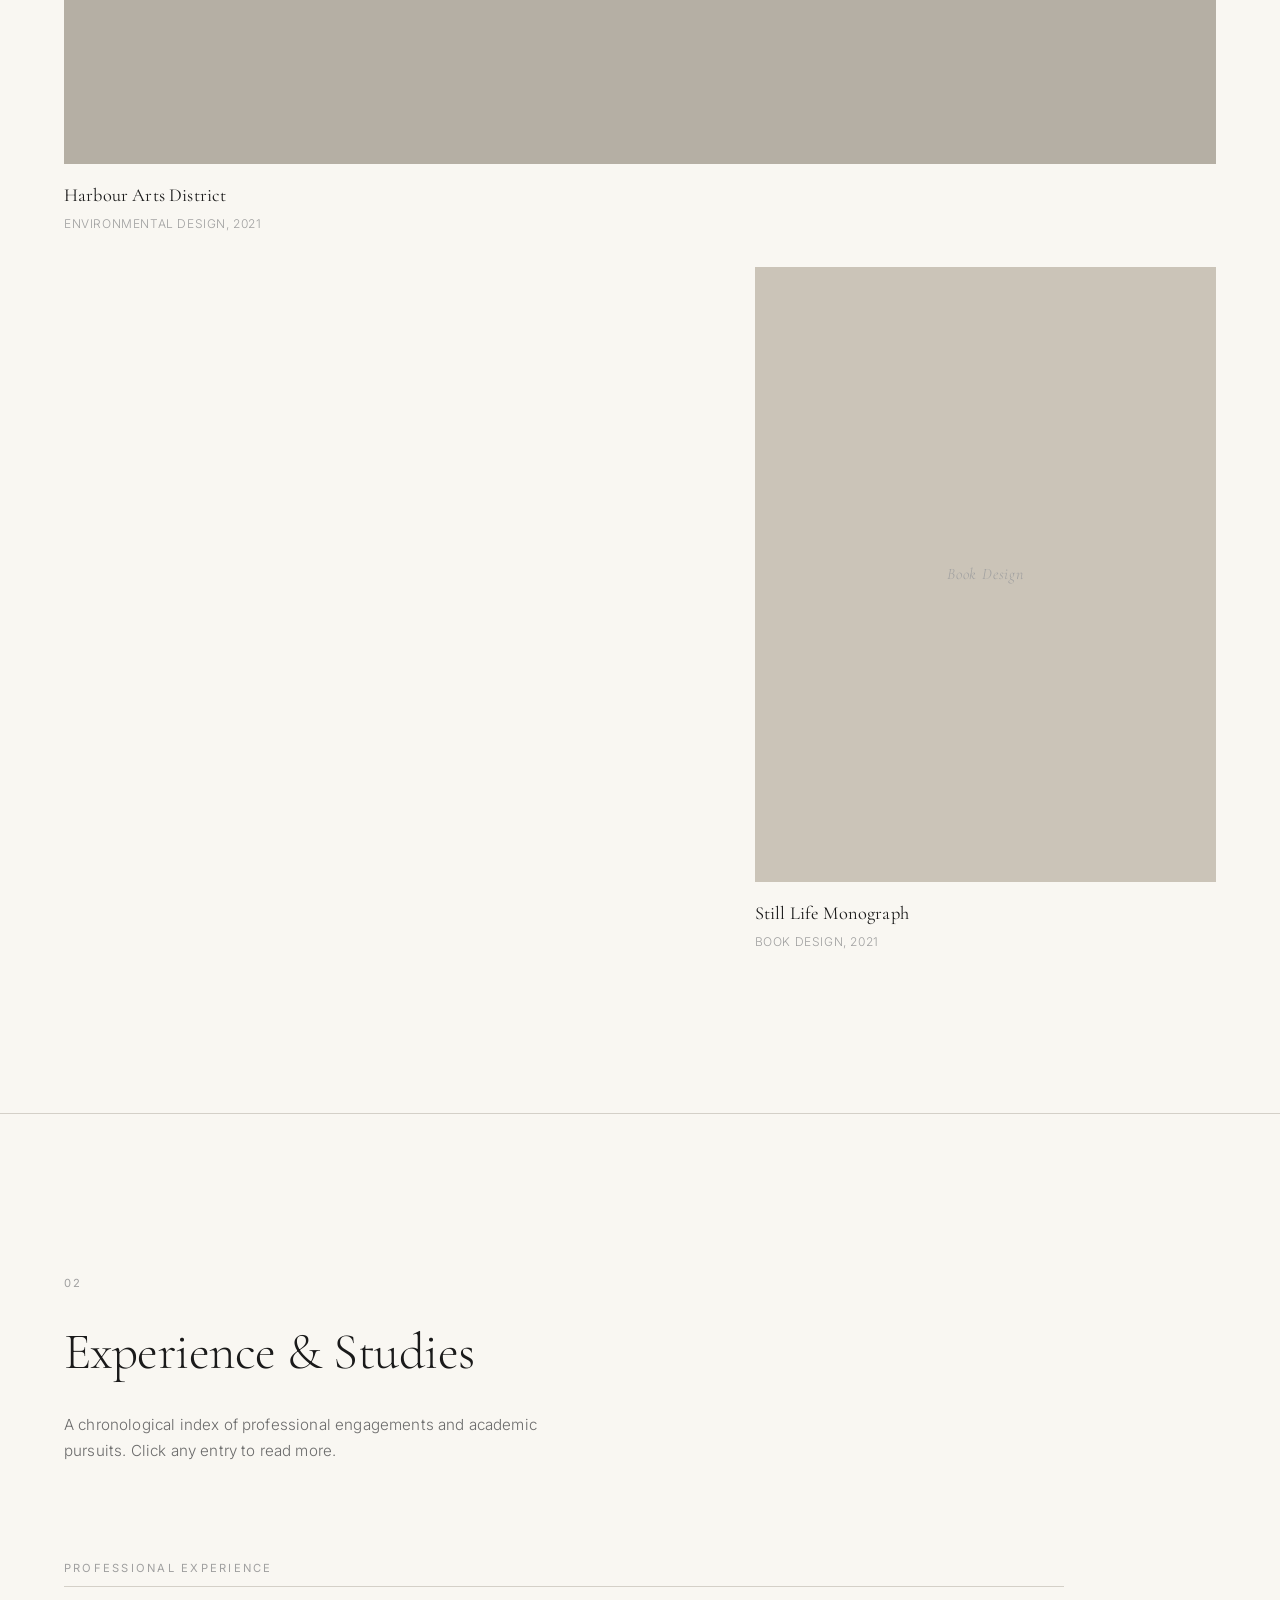
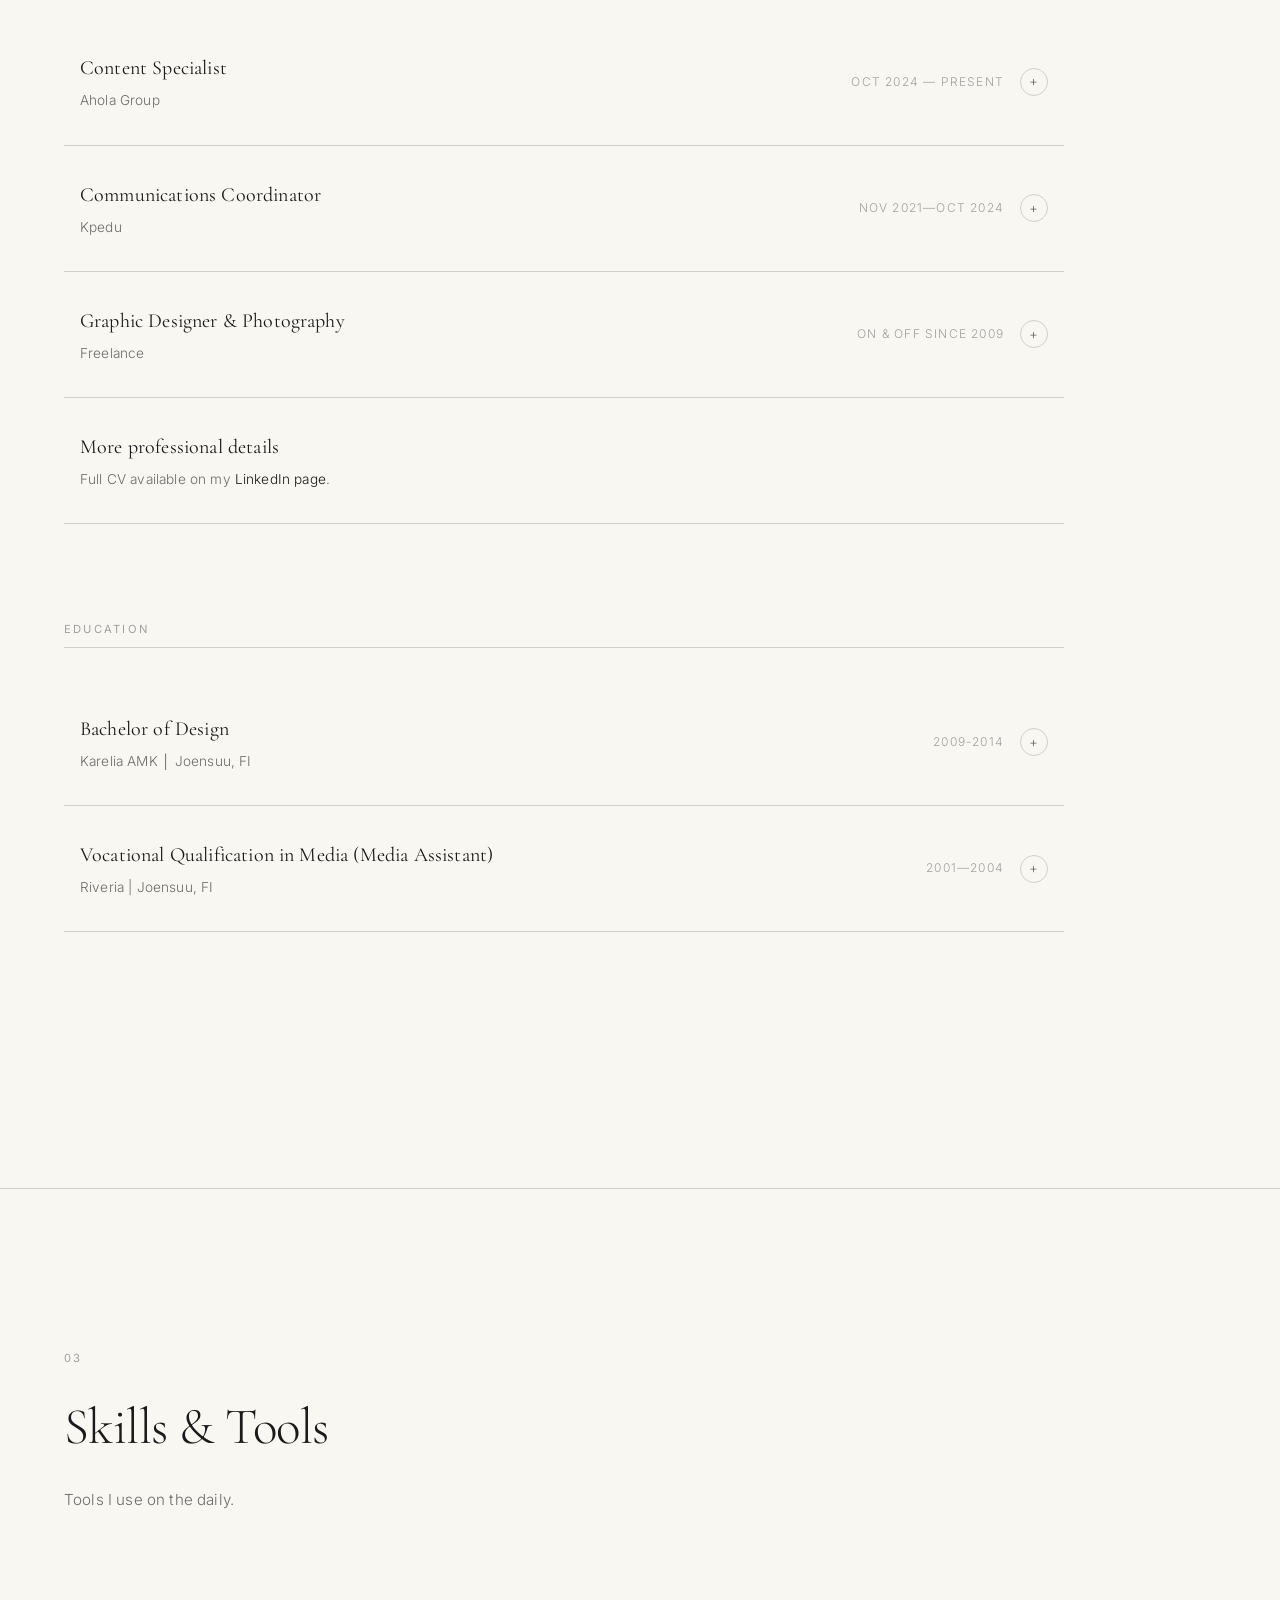
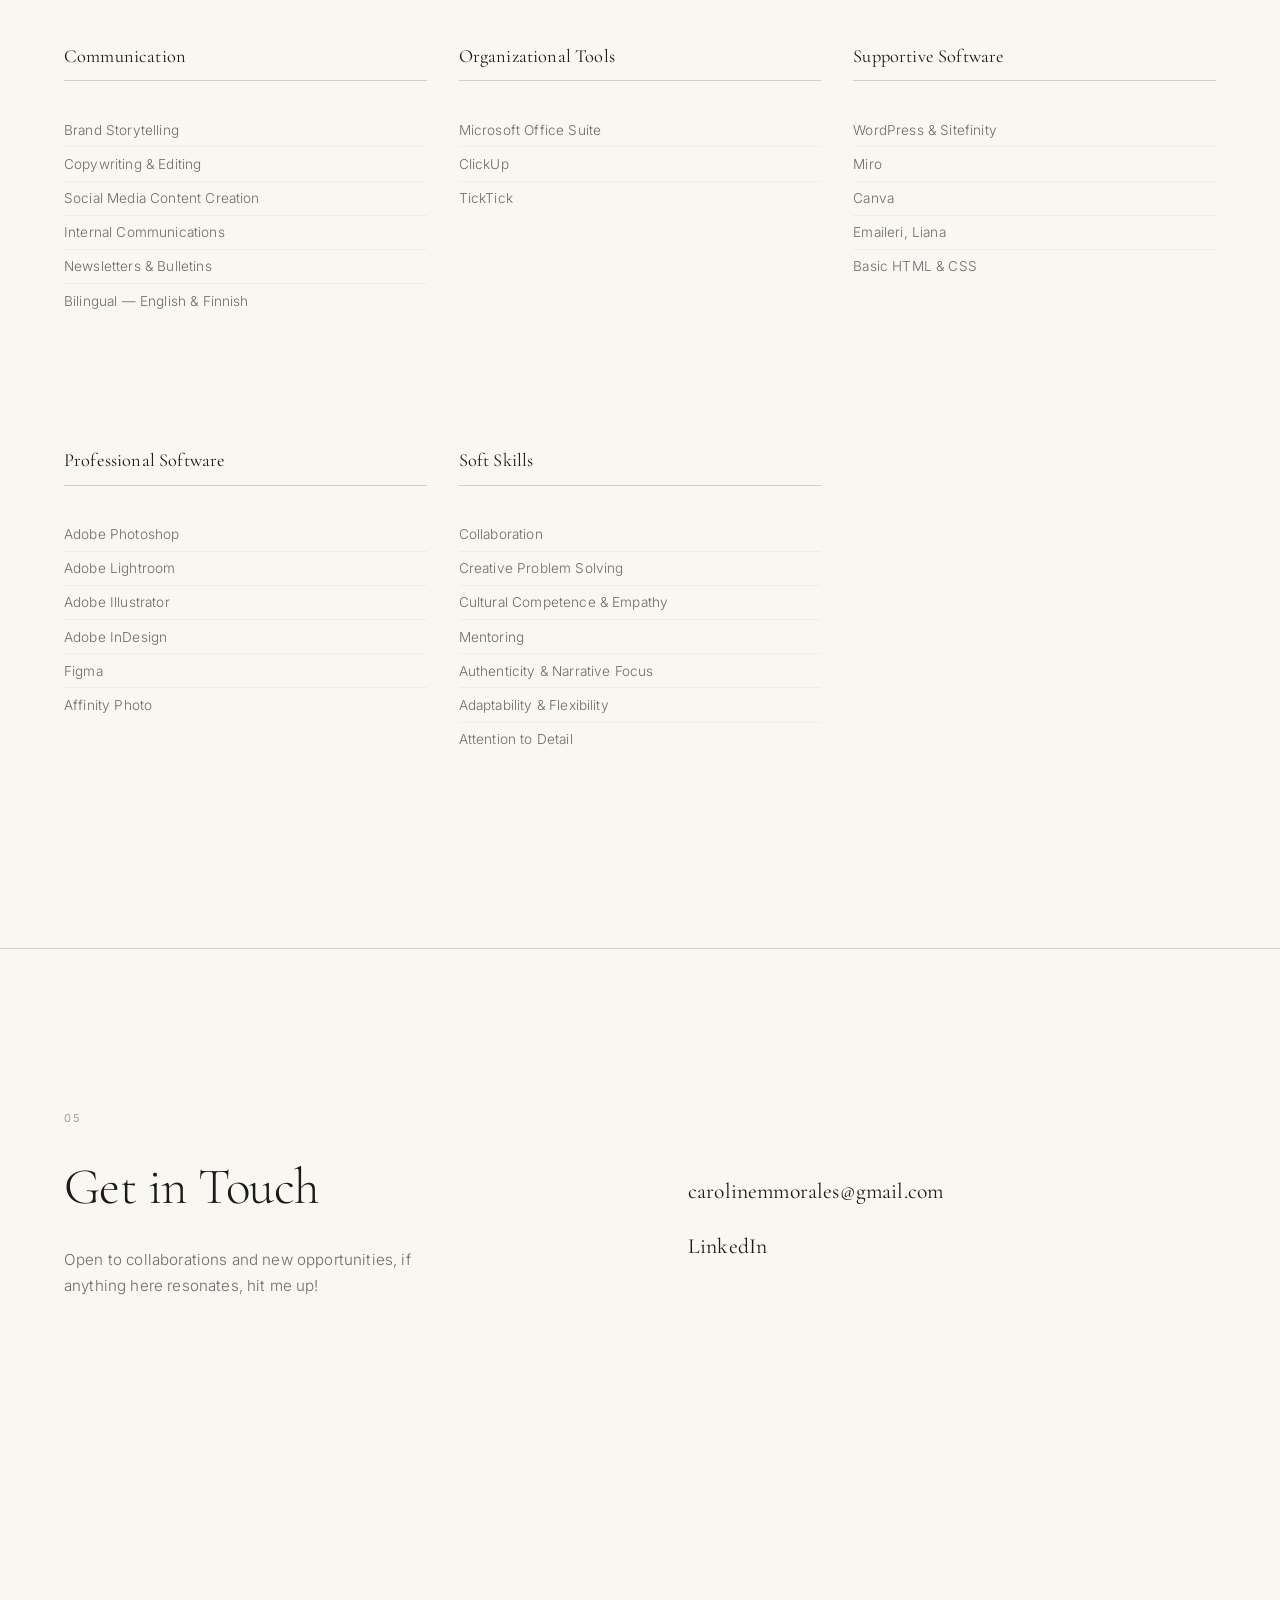
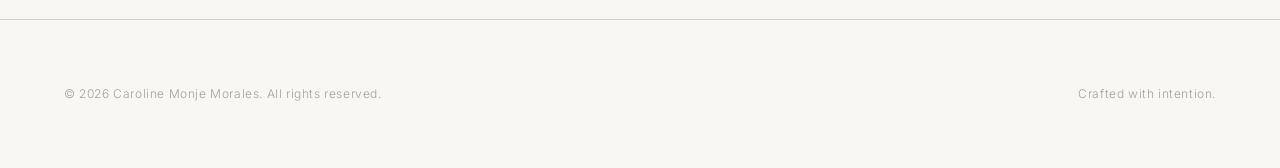
==== commit a4f71de3: "images edits" ====
--- a/index.html
+++ b/index.html
@@ -52,7 +52,7 @@
         <div class="hero__content">
           <p class="hero__kicker">Graphic Design &middot; Photography &middot; Communications</p>
           <h1 class="hero__title">Shaping ideas<br>into experiences<br>that resonate.</h1>
-          <p class="hero__subtitle"><strong>!COMPLETED SITE WILL BE ONLINE ASAP</strong> <!--  <br>clarity, craft, and intentional design.</p> -->
+          <p class="hero__subtitle"><strong>COMPLETED SITE WILL BE ONLINE SHORTLY</strong> <!--  <br>clarity, craft, and intentional design.</p> -->
         </div>
       </div>
     </section>
@@ -69,7 +69,7 @@
         <a href="projects/illustration.html" class="portfolio-item portfolio-item--tall reveal">
           <div class="portfolio-item__image" style="background-color: #D4CFC4;">
             <div class="portfolio-item__placeholder">
-              <span><img src="./images/illustration/collag2.png" alt="collage"></span>
+              <span><img src="./images/main/tiikeri.jpg" alt="collage"></span>
             </div>
           </div>
           <div class="portfolio-item__info">
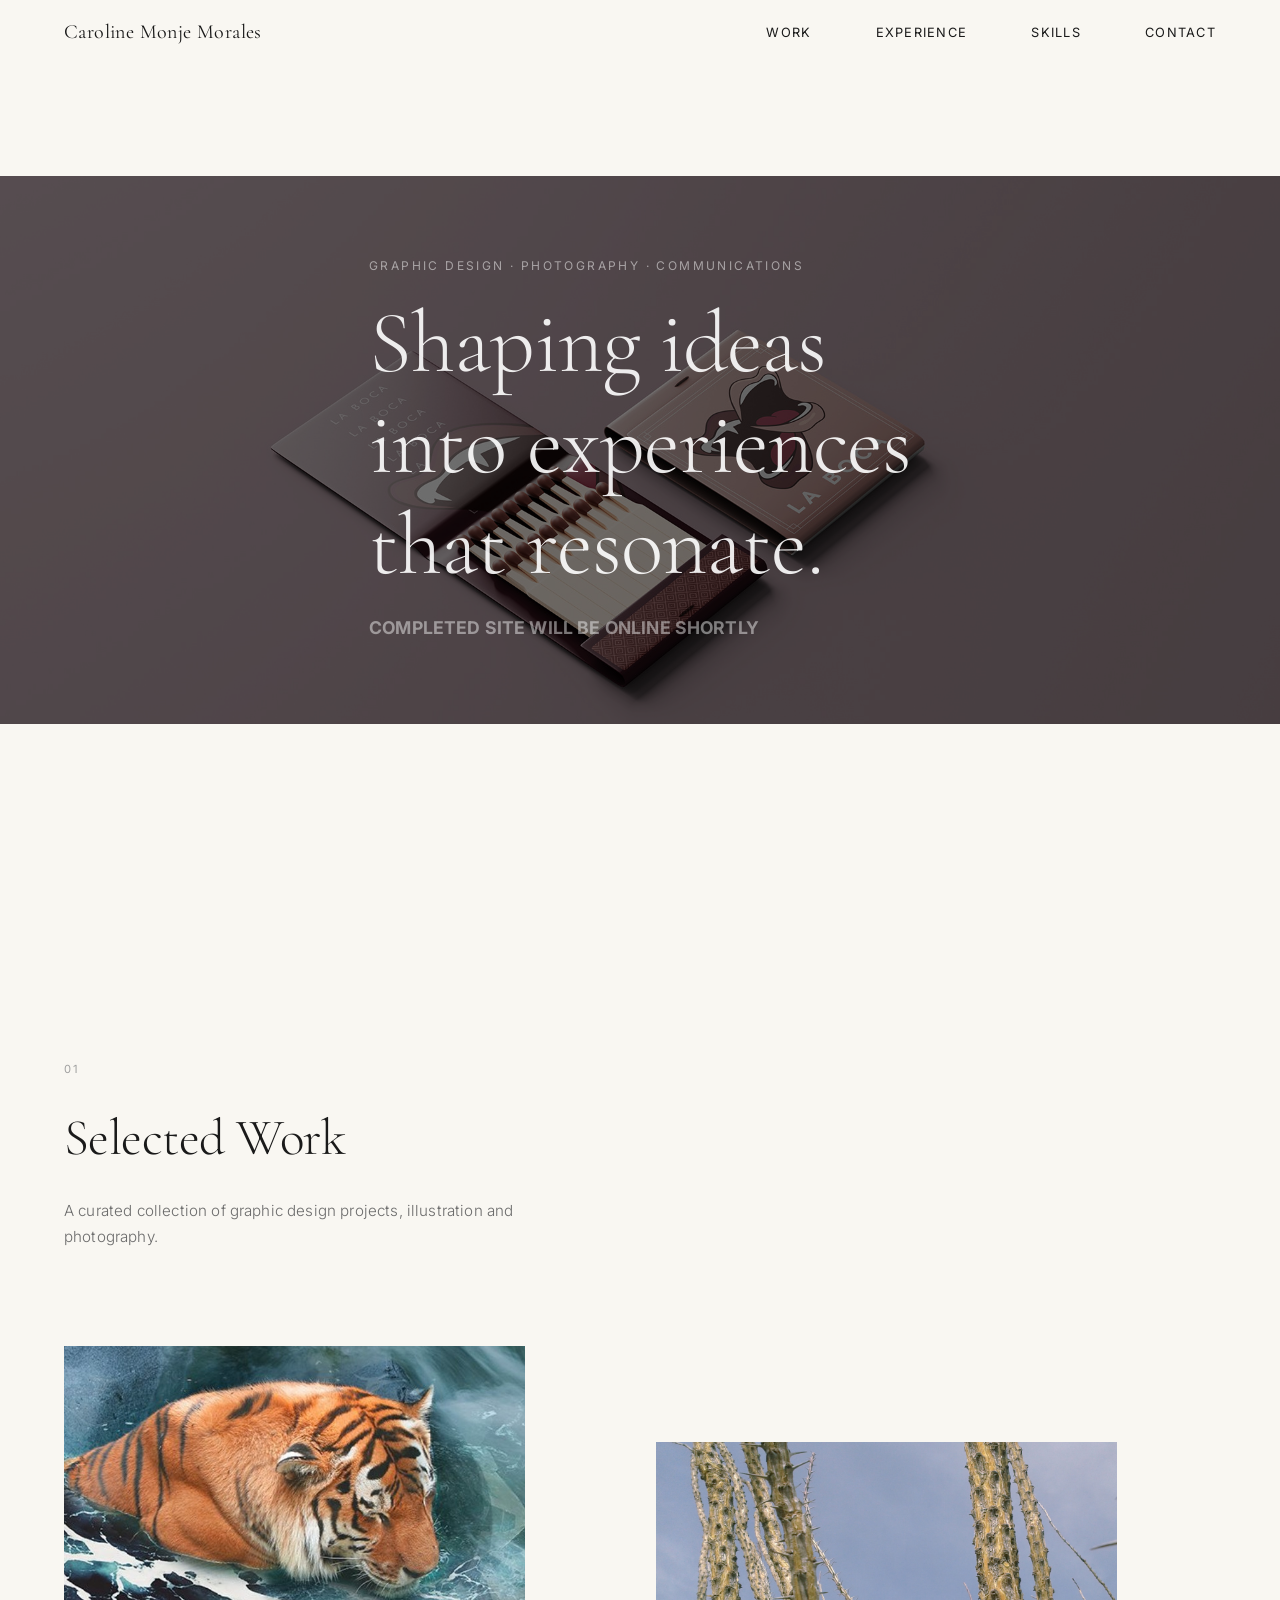
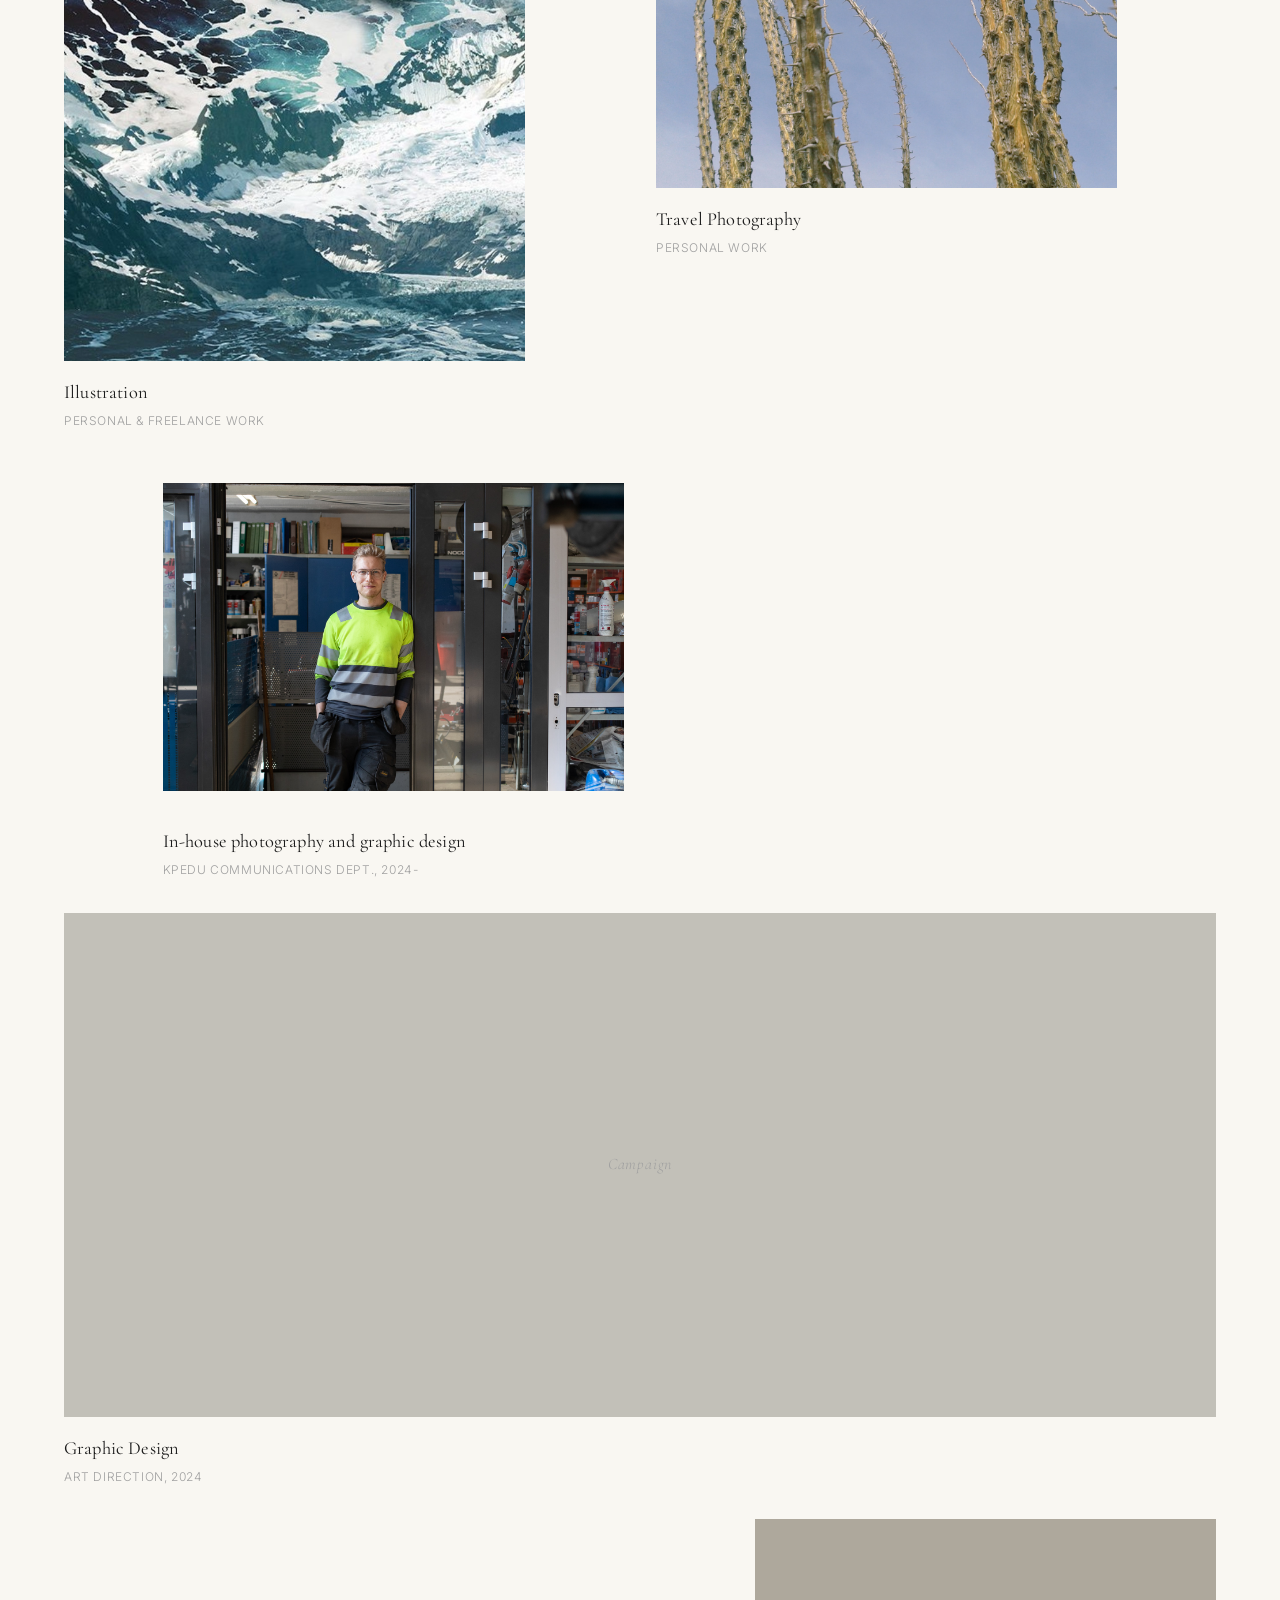
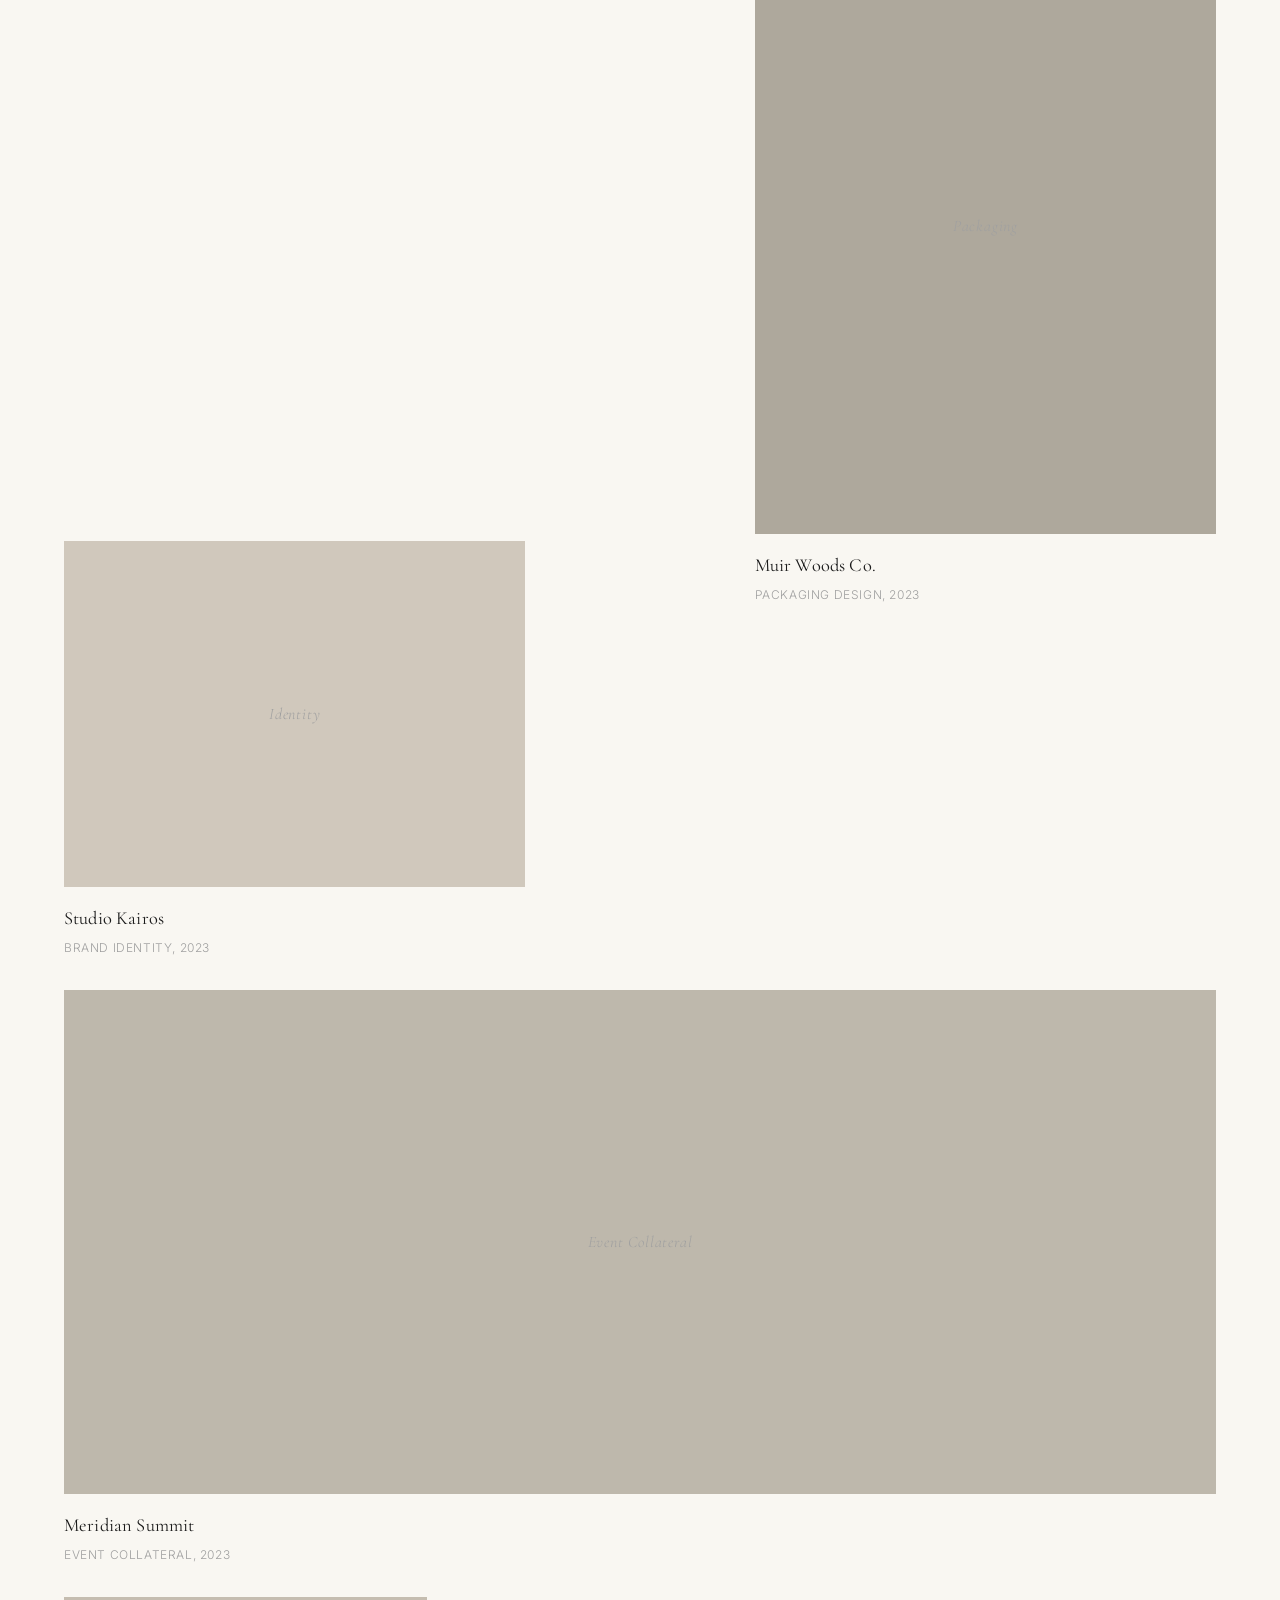
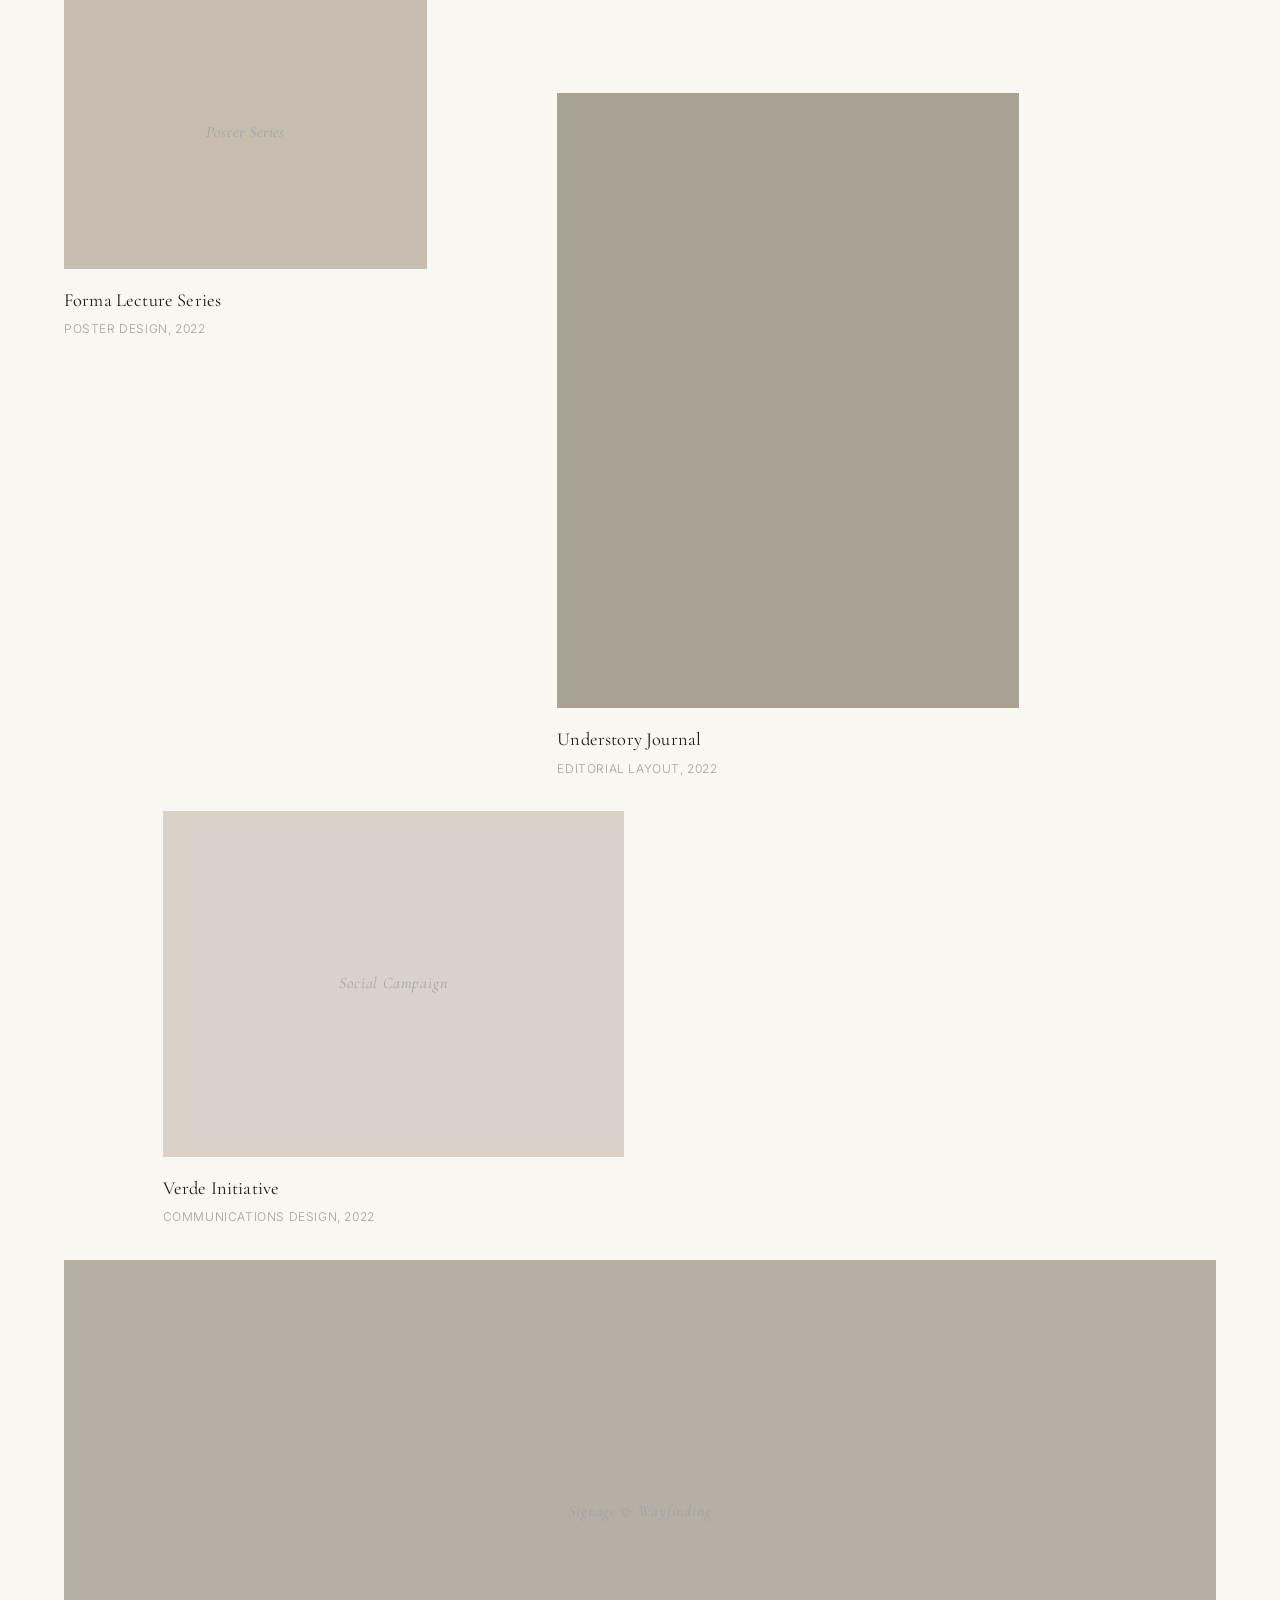
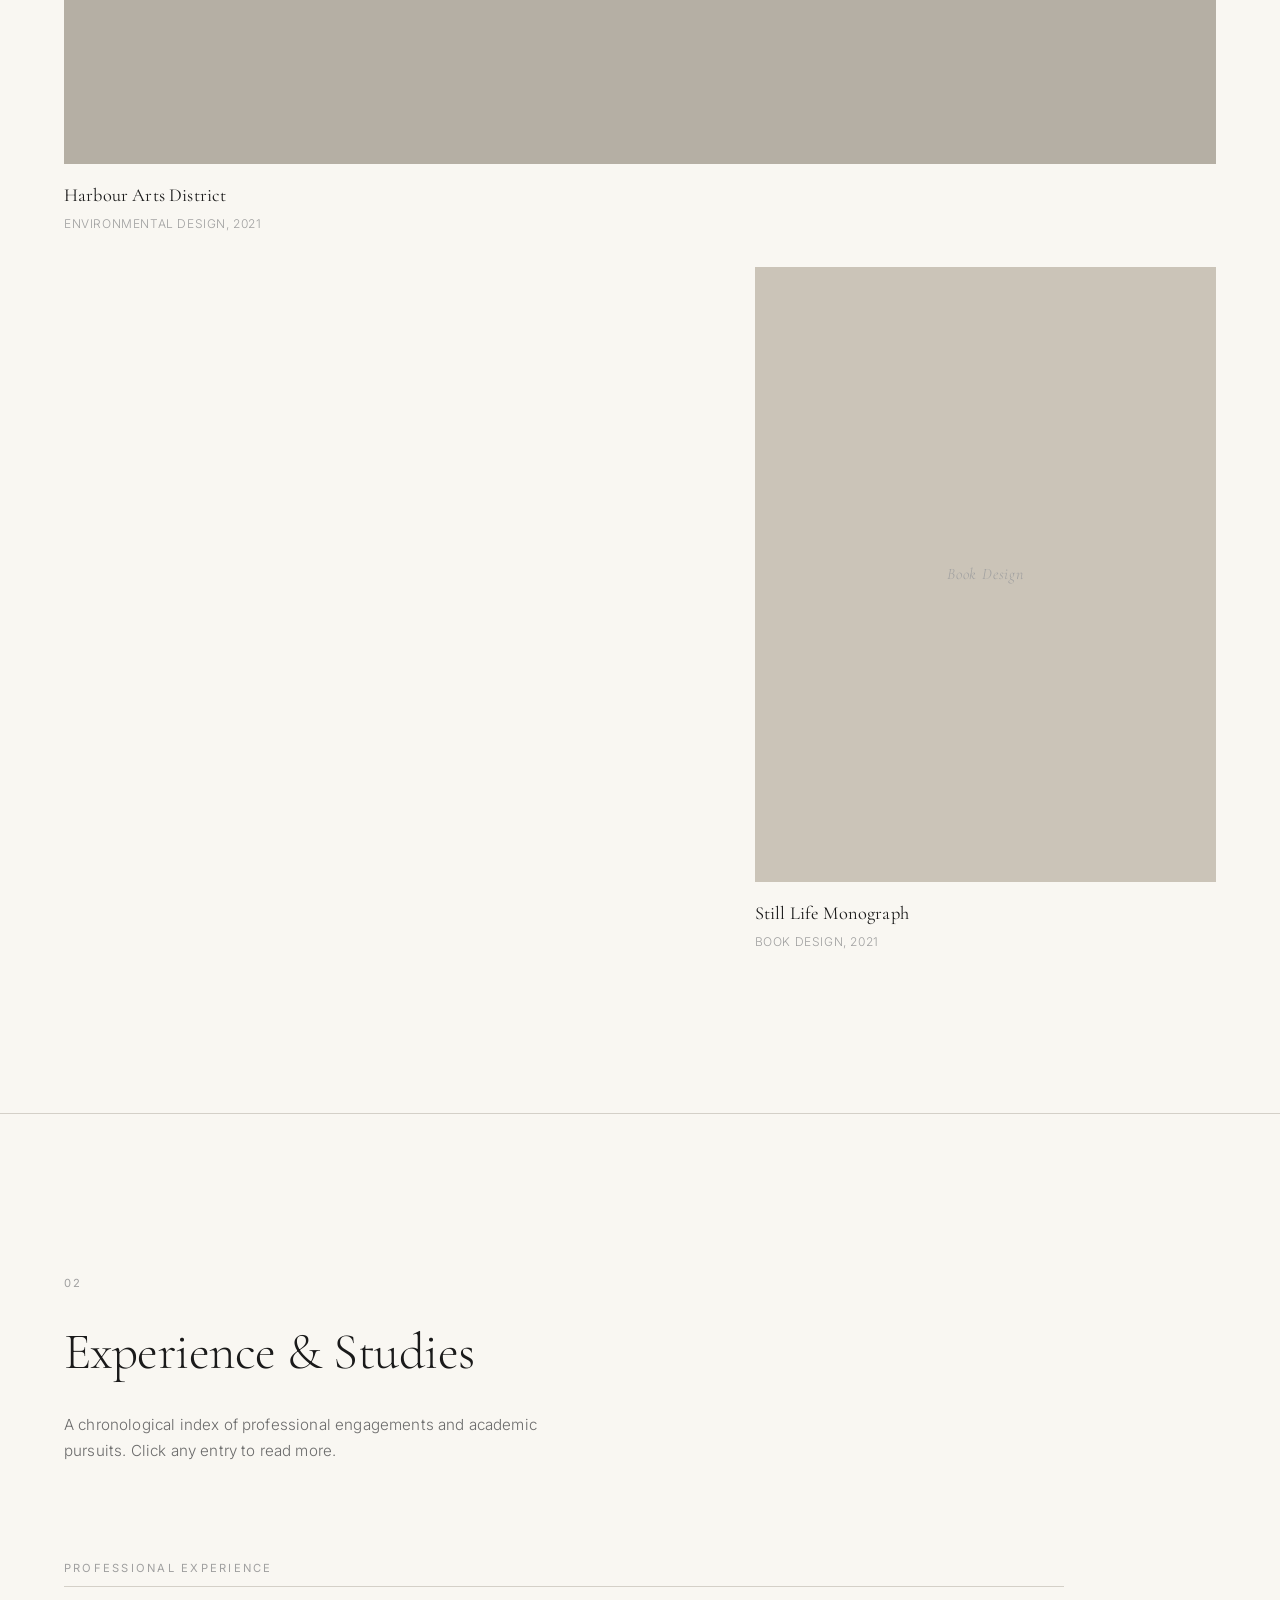
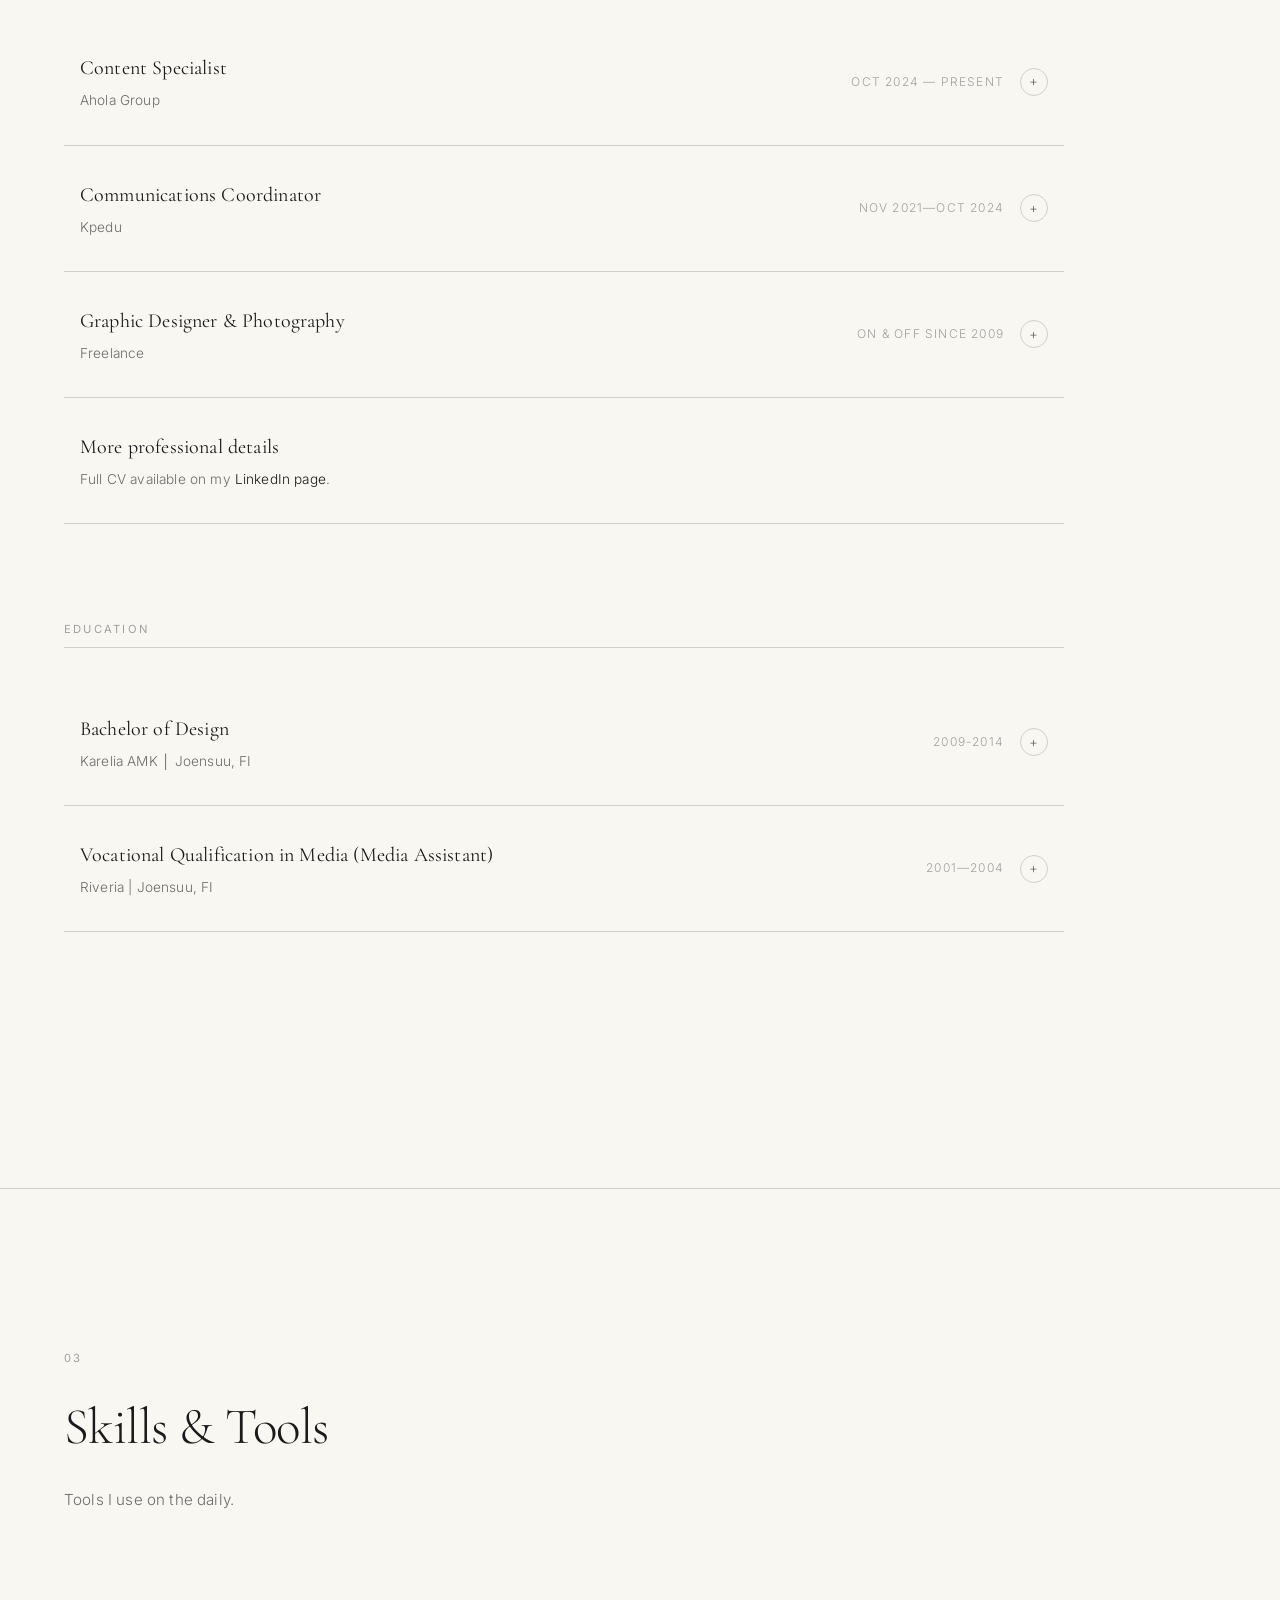
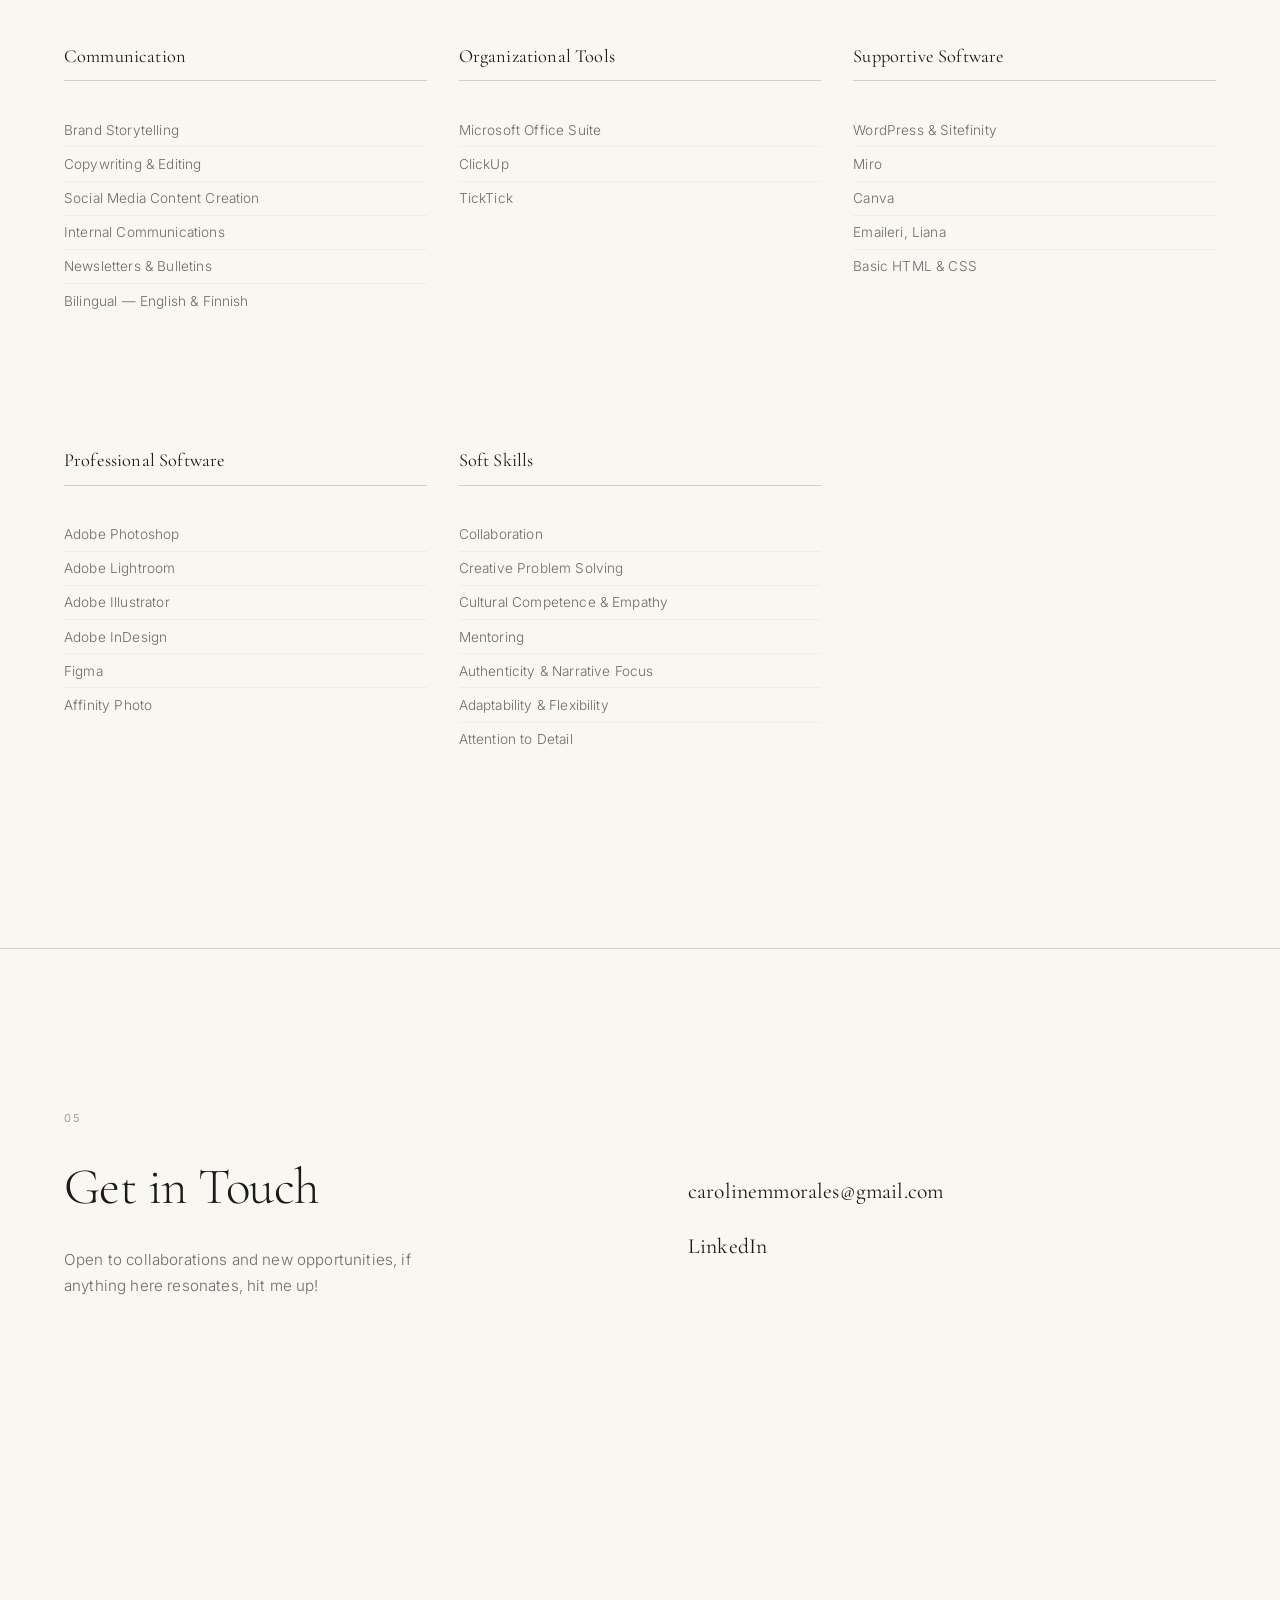
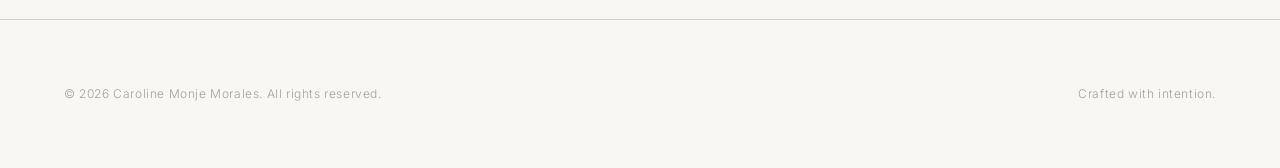
==== commit 4486575a: "titles of img" ====
--- a/index.html
+++ b/index.html
@@ -97,8 +97,8 @@
             </div>
           </div>
           <div class="portfolio-item__info">
-            <h3>Kpedu in-house photography and graphic design</h3>
-            <p>Communications dept, 2024-</p>
+            <h3>In-house photography and graphic design</h3>
+            <p>Kpedu Communications dept., 2024-</p>
           </div>
         </a>
 
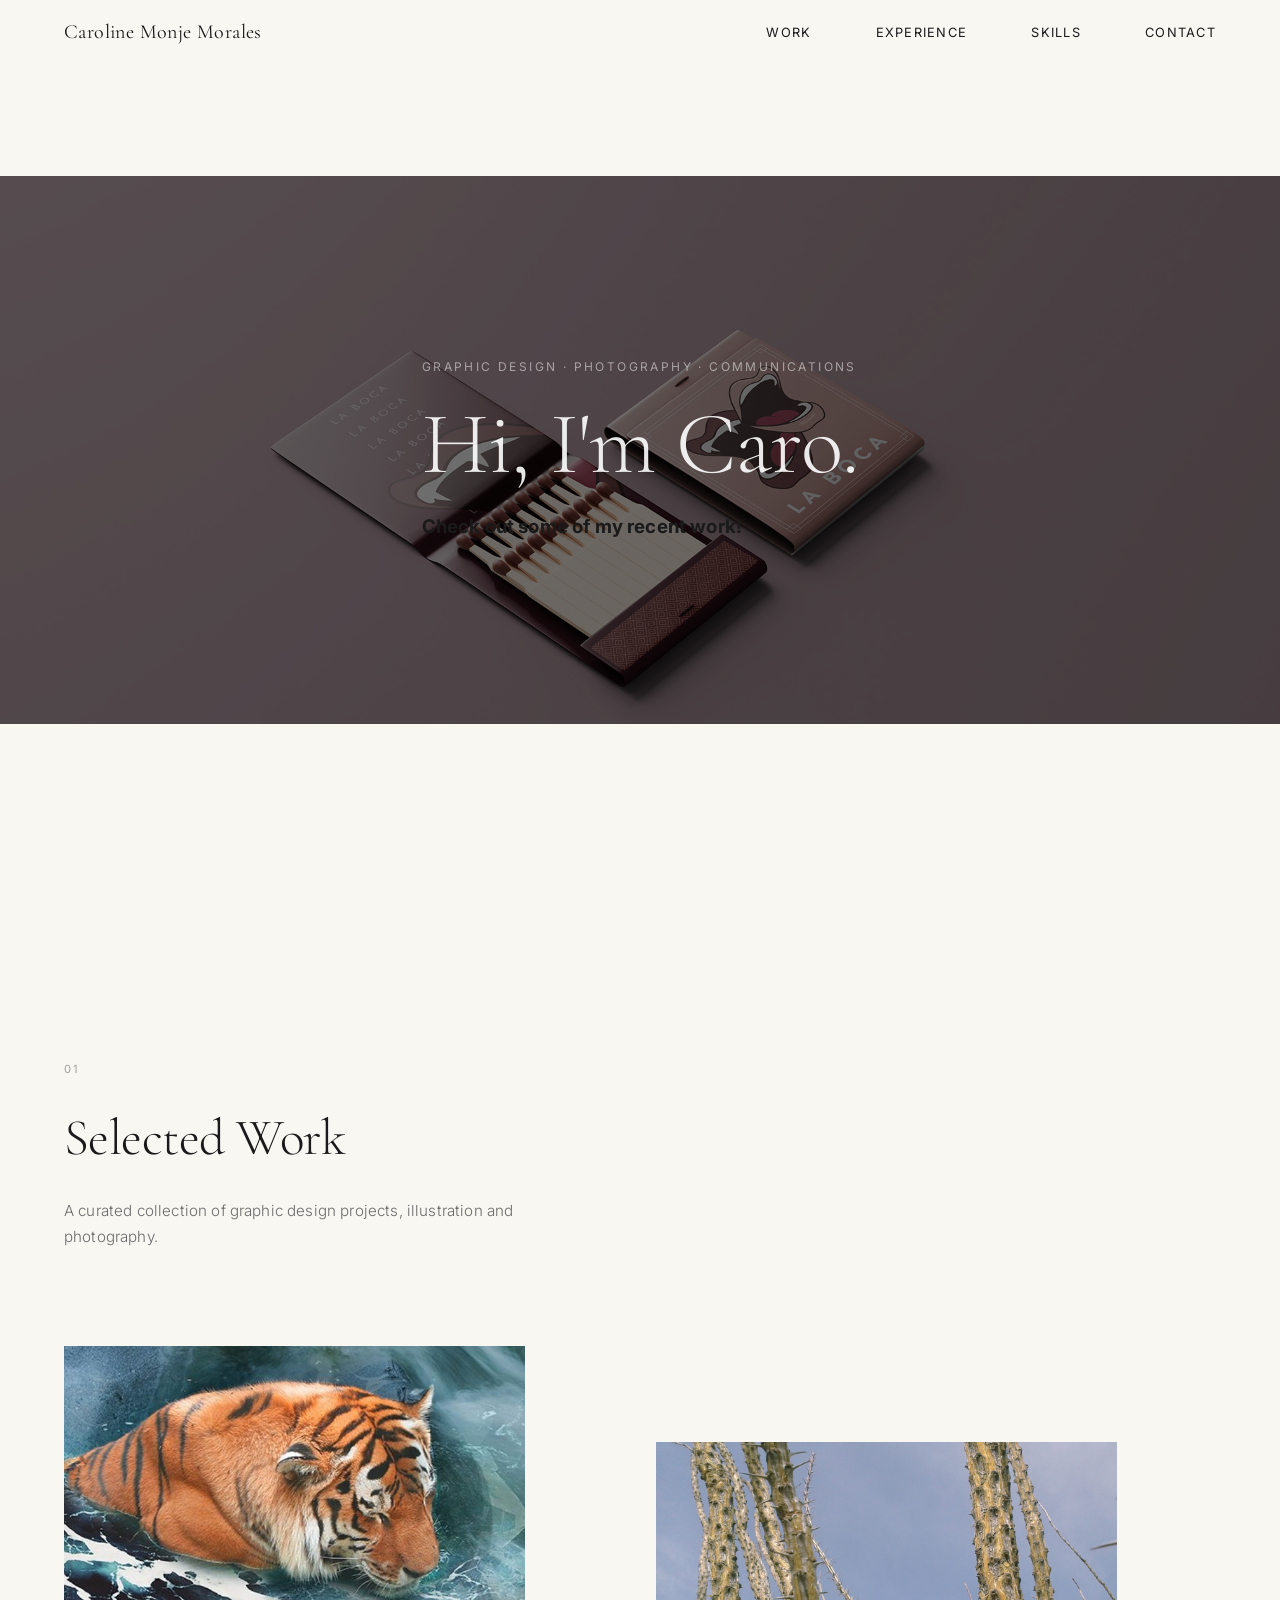
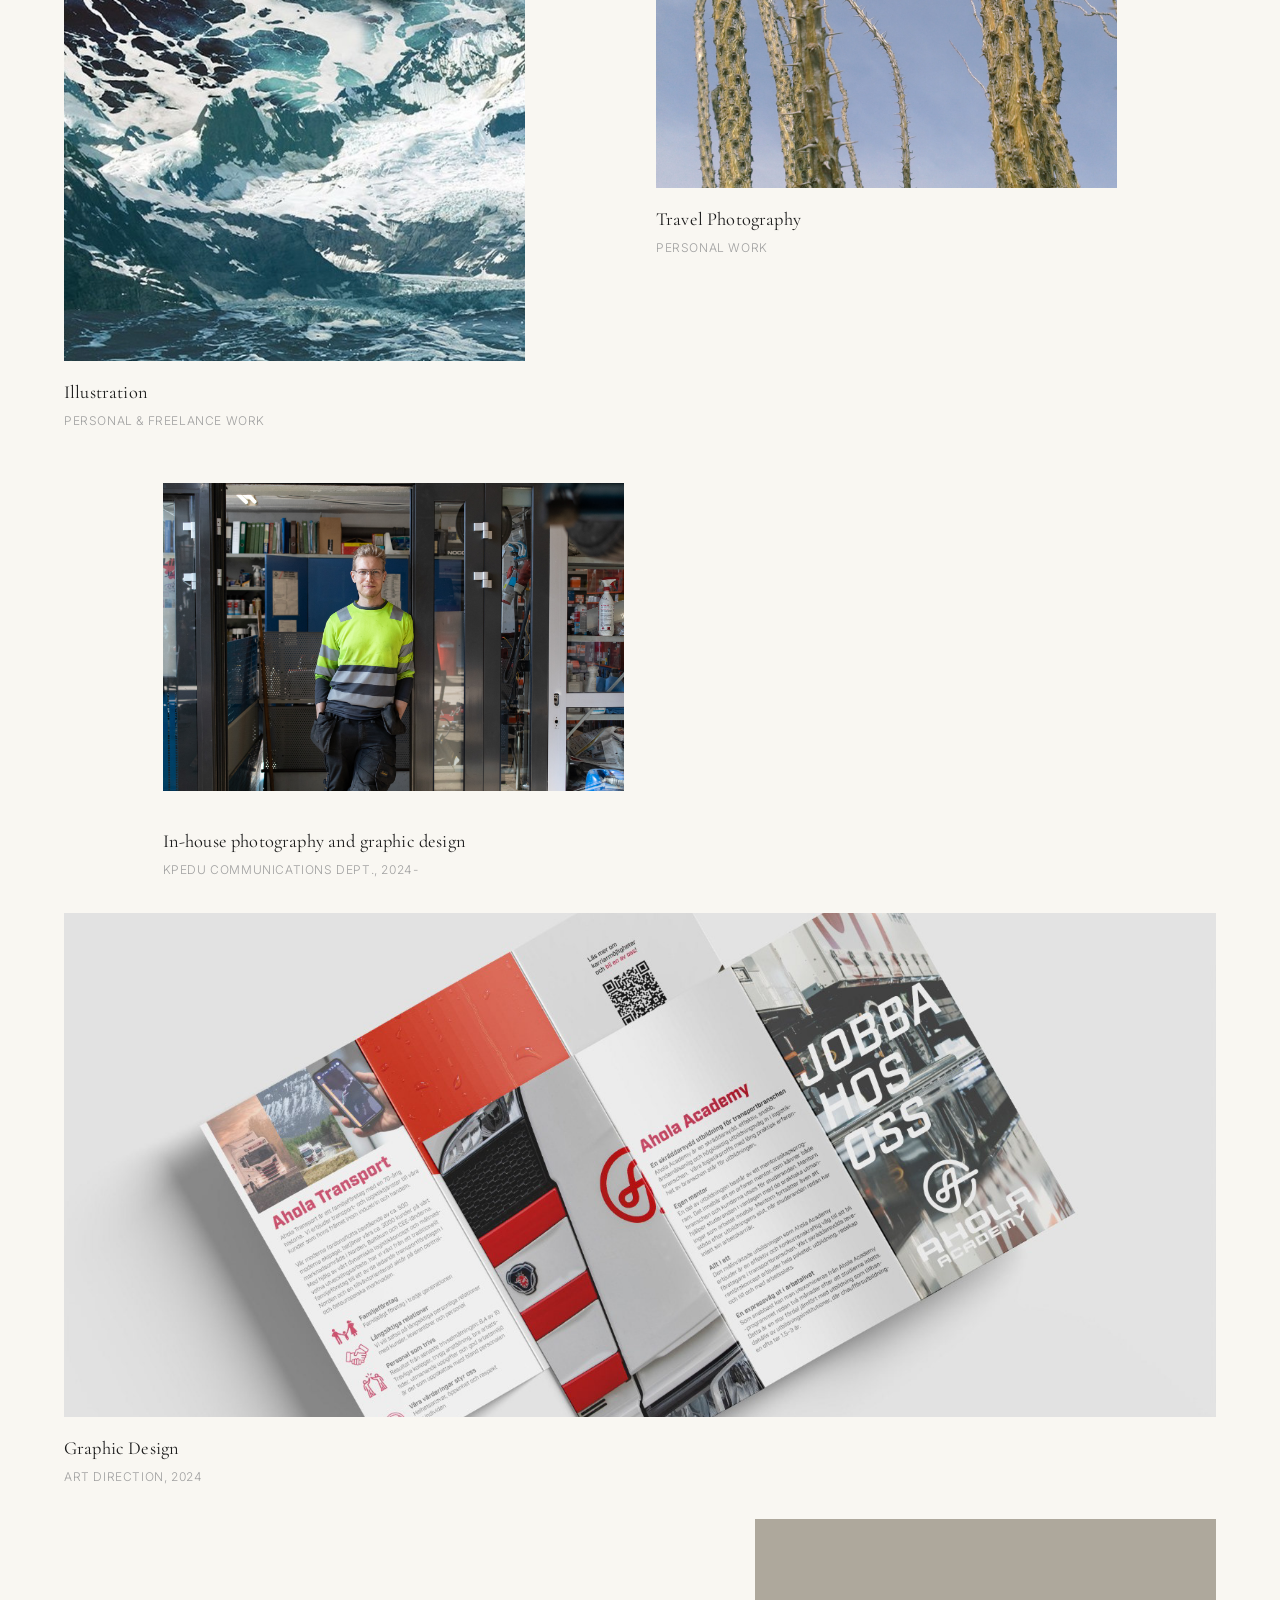
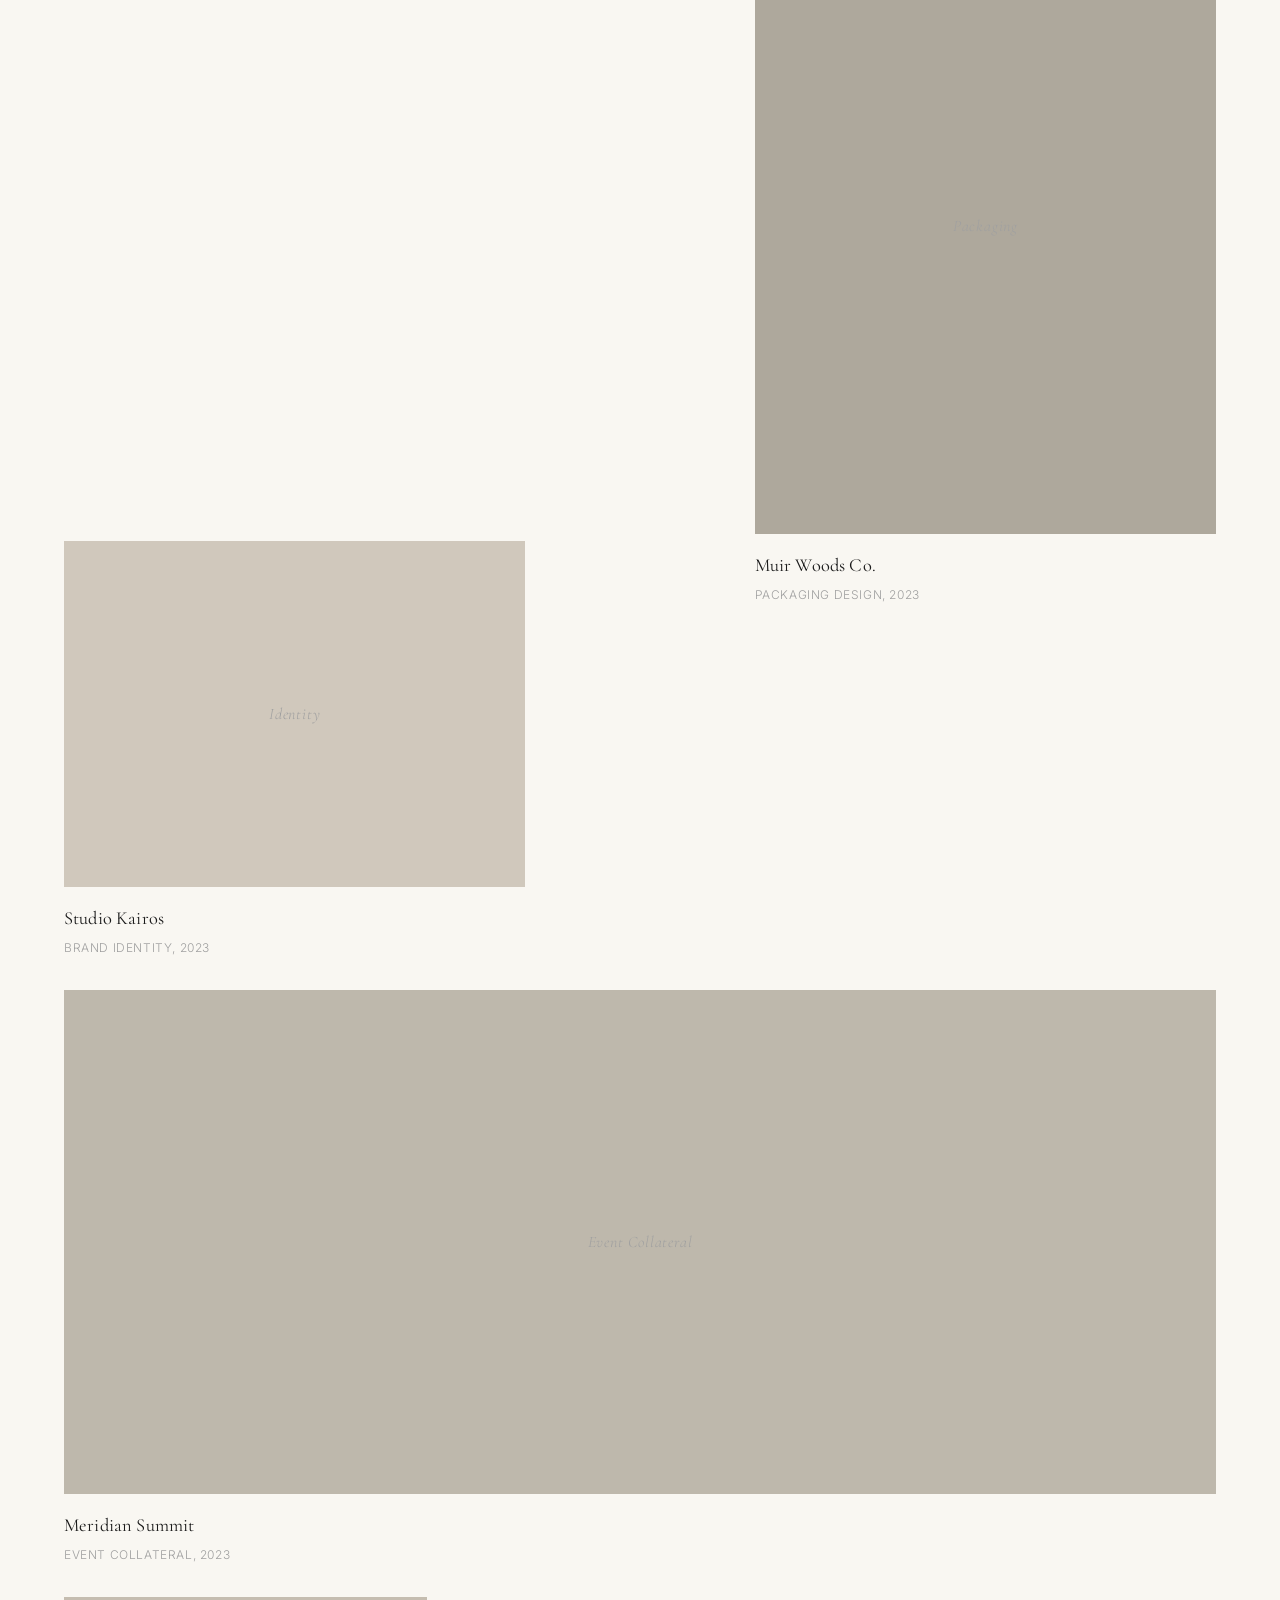
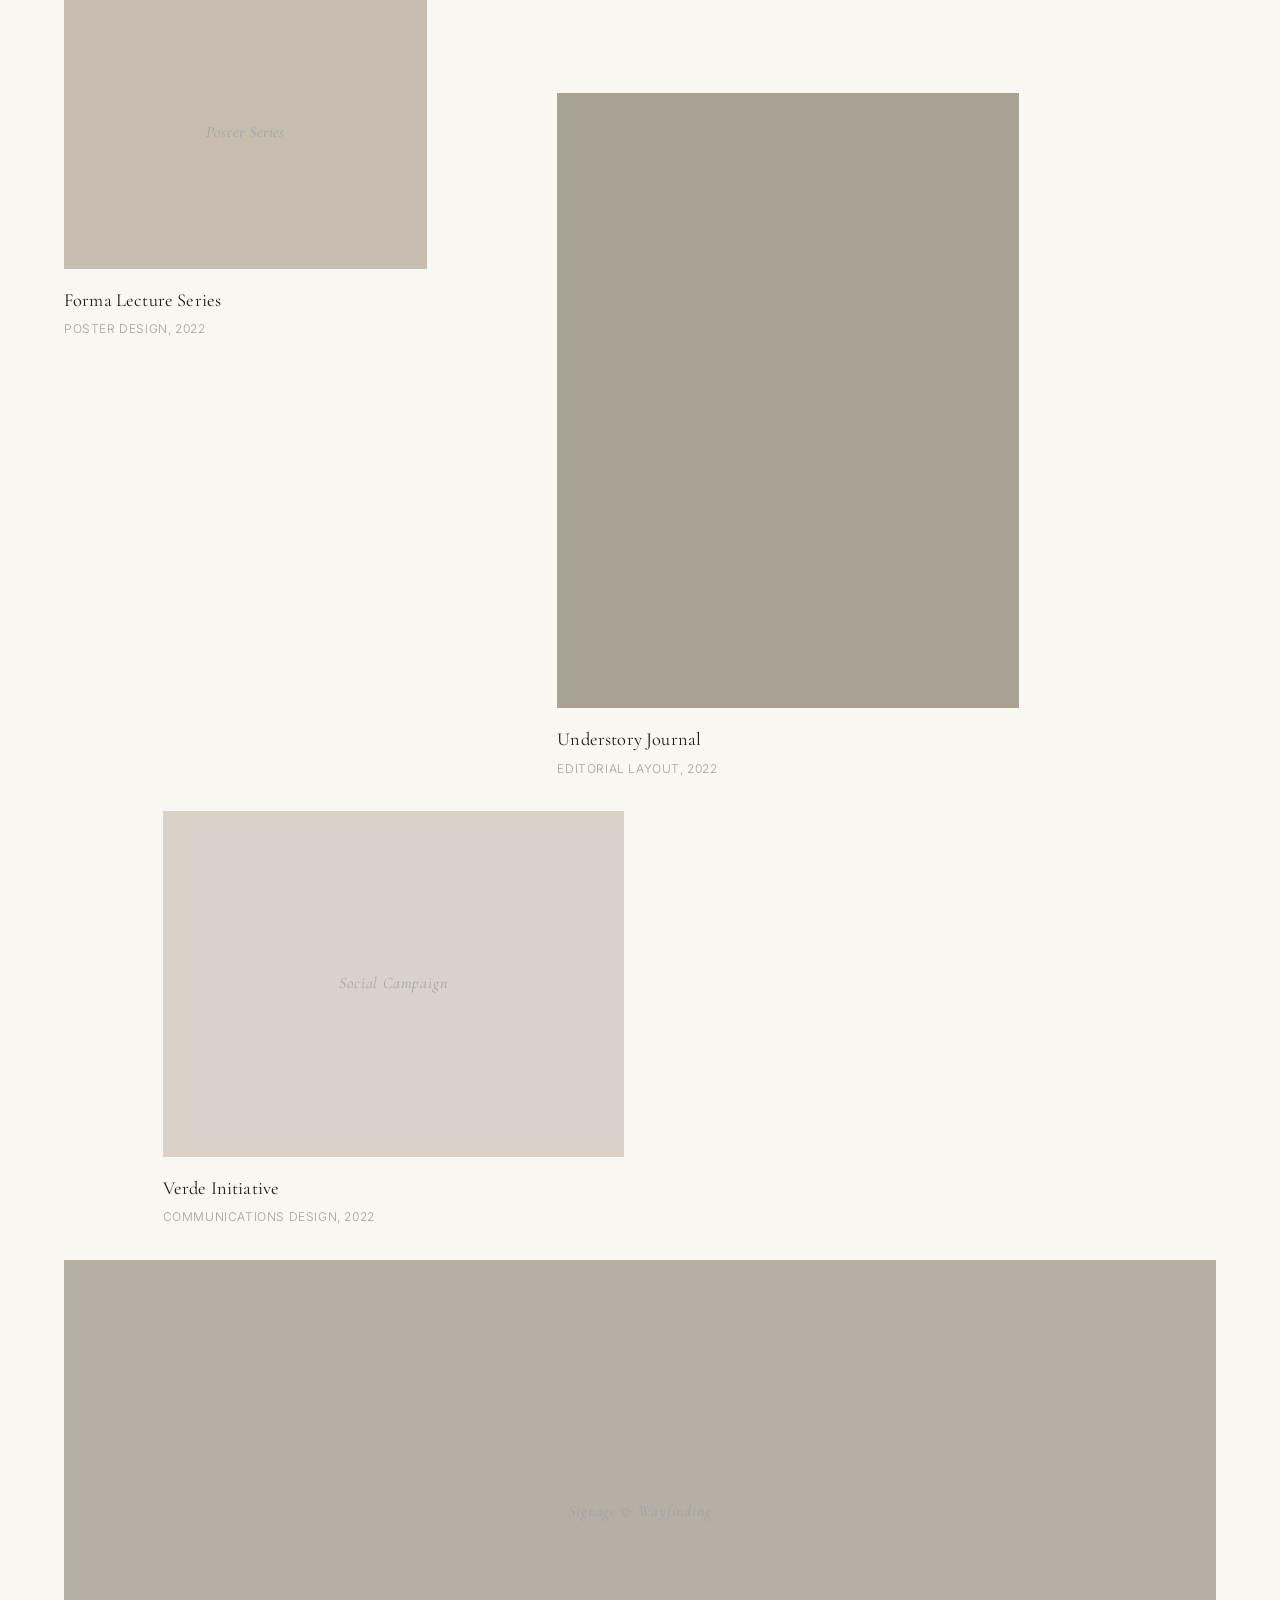
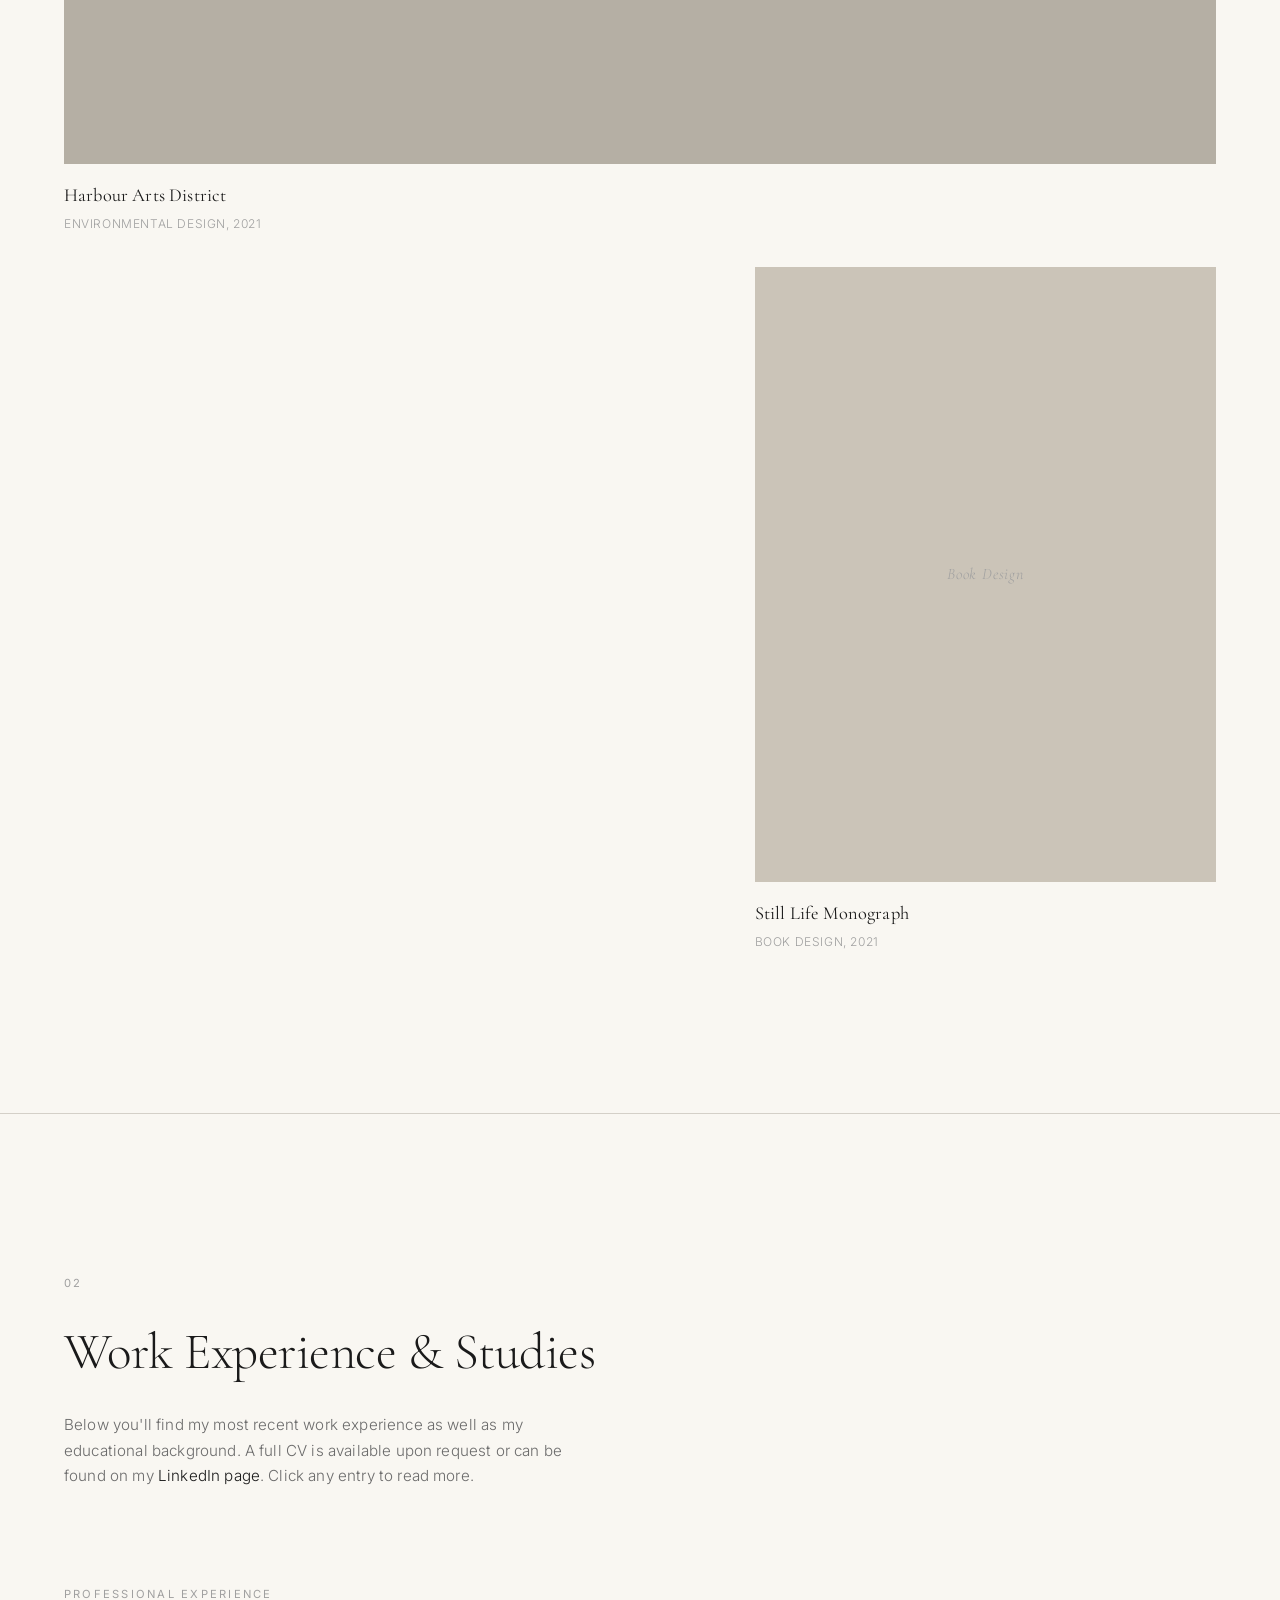
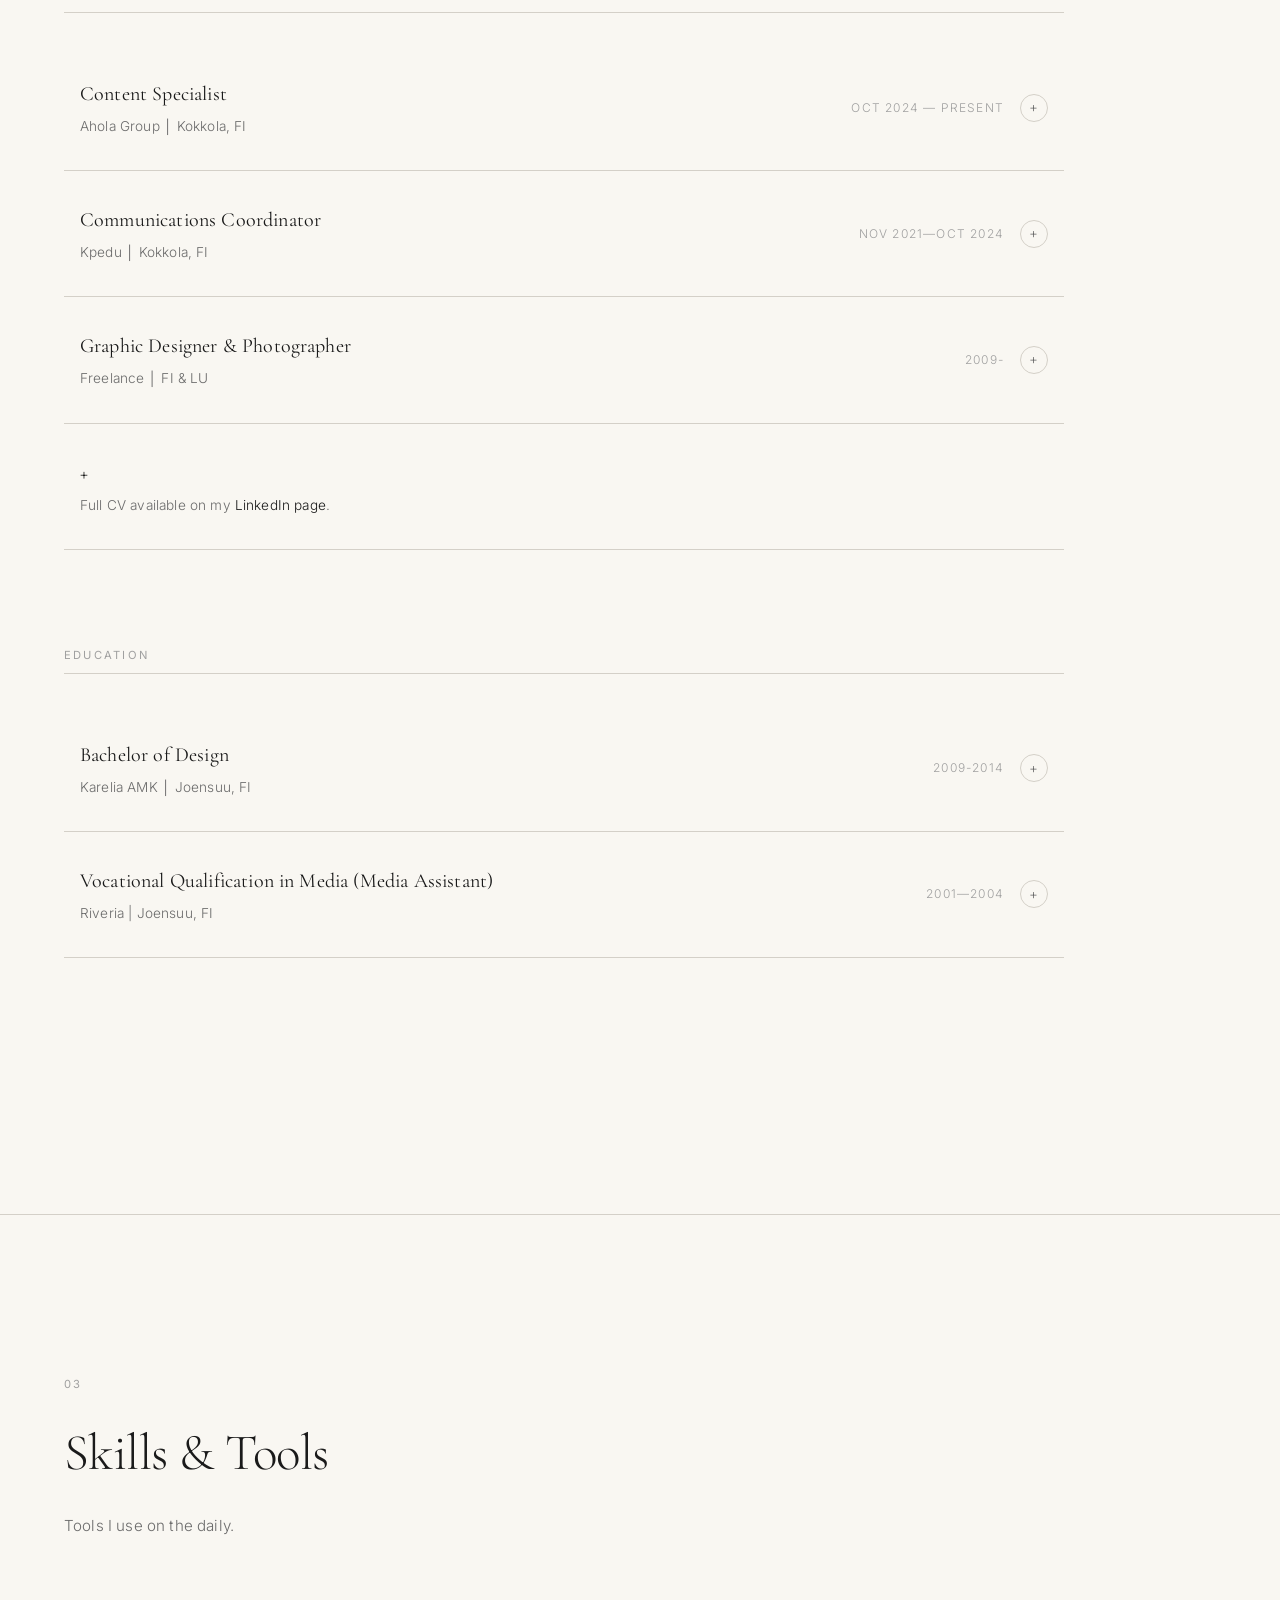
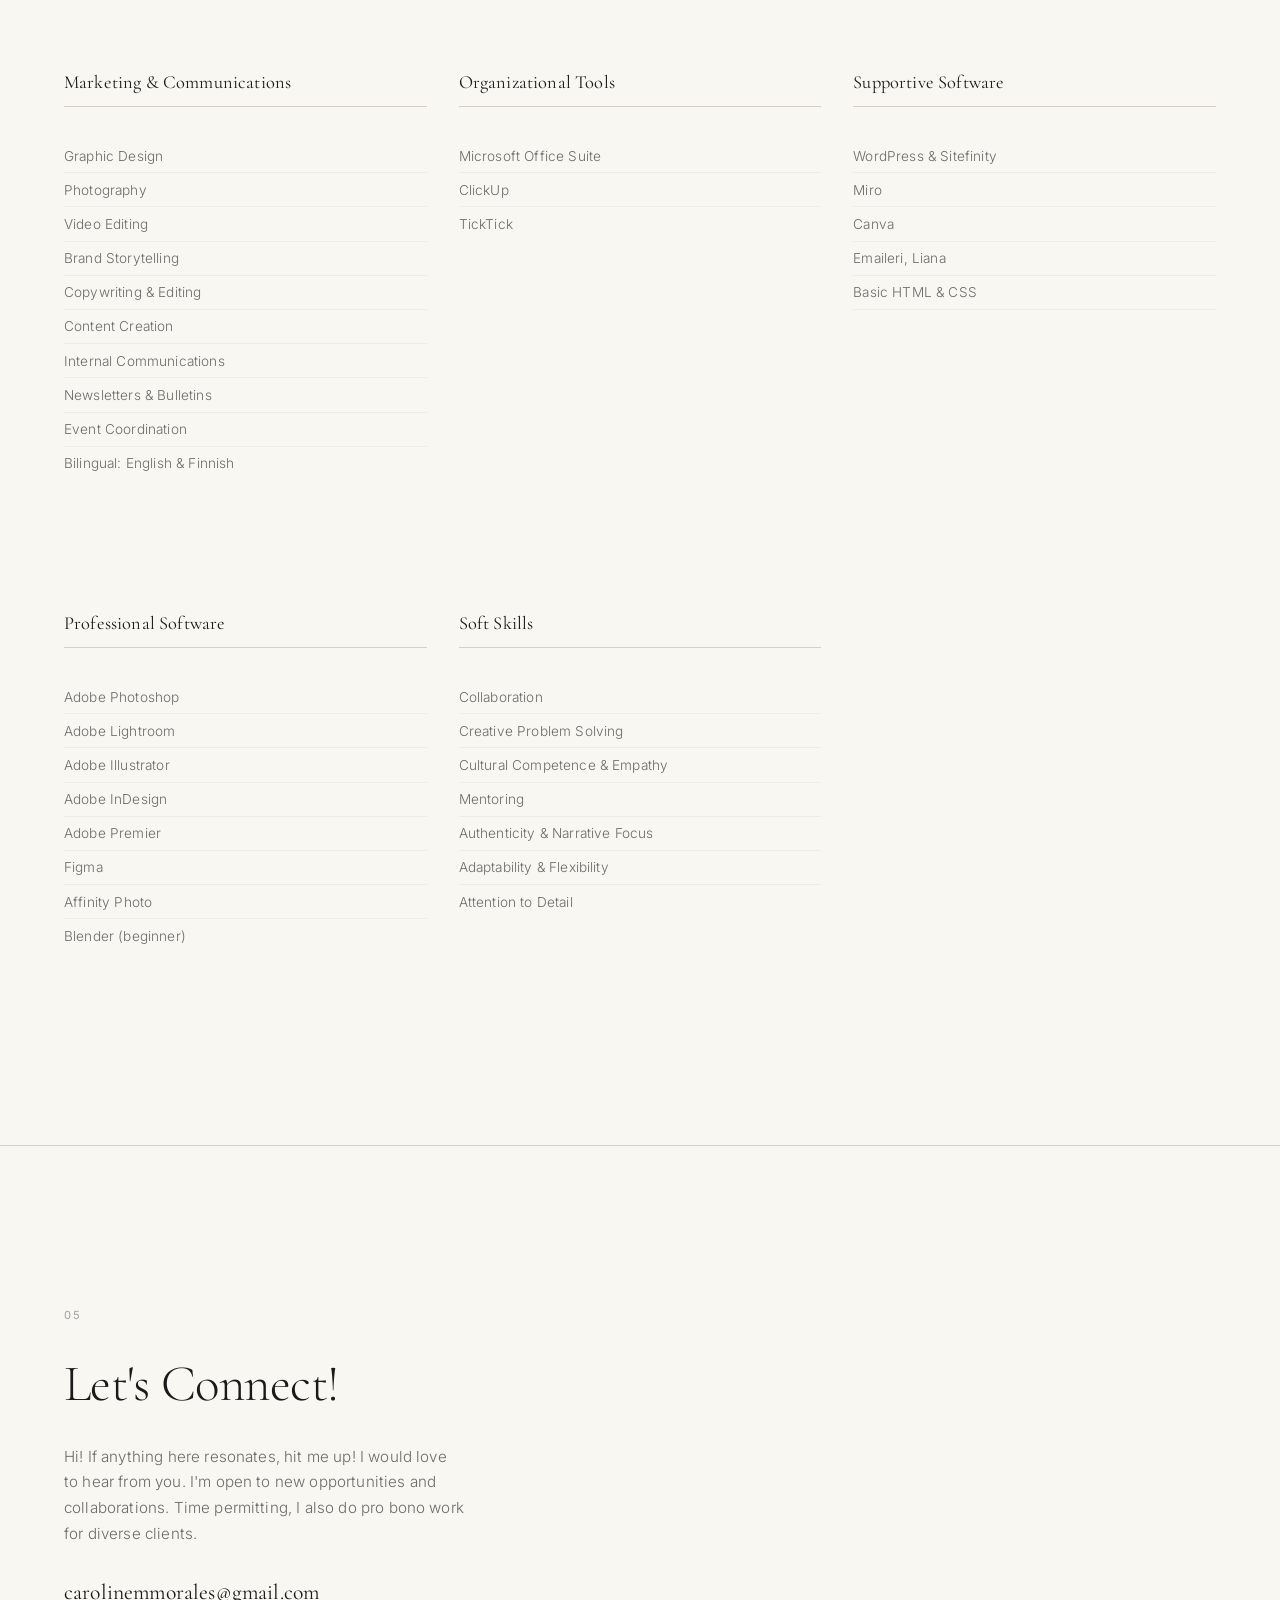
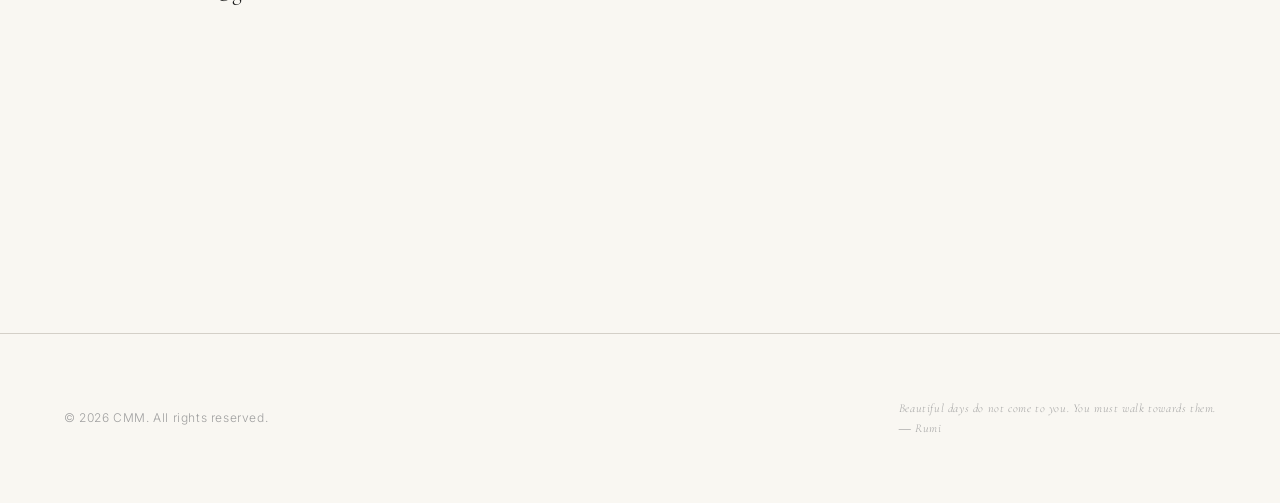
==== commit 24c7de34: "updated main page text etc." ====
--- a/index.html
+++ b/index.html
@@ -51,8 +51,8 @@
       <div class="hero__banner reveal">
         <div class="hero__content">
           <p class="hero__kicker">Graphic Design &middot; Photography &middot; Communications</p>
-          <h1 class="hero__title">Shaping ideas<br>into experiences<br>that resonate.</h1>
-          <p class="hero__subtitle"><strong>COMPLETED SITE WILL BE ONLINE SHORTLY</strong> <!--  <br>clarity, craft, and intentional design.</p> -->
+          <h1 class="hero__title">Hi, I'm Caro. <br><h3>Check out some of my recent work!</h3></h1> 
+          <!-- ! <h2 class="hero__subtitle">I design, shoot & write.</h2> --> 
         </div>
       </div>
     </section>
@@ -105,11 +105,11 @@
         <a href="projects/graphic-design.html" class="portfolio-item portfolio-item--wide reveal">
           <div class="portfolio-item__image" style="background-color: #C2C0B8;">
             <div class="portfolio-item__placeholder">
-              <span>Campaign</span>
-            </div>
-          </div>
-          <div class="portfolio-item__info">
-            <h3>Graphic Design</h3>
+              <span><img src="./images/Ahola/marketing_collateral/aa.jpeg" alt="flyers"></span>
+            </div>
+          </div>
+          <div class="portfolio-item__info">
+            <h3>Graphic Design</h3> 
             <p>Art Direction, 2024</p>
           </div>
         </a>
@@ -216,8 +216,8 @@
     <section id="experience" class="section experience">
       <header class="section__header reveal">
         <span class="section__number">02</span>
-        <h2 class="section__title">Experience &amp; Studies</h2>
-        <p class="section__desc">A chronological index of professional engagements and academic pursuits. Click any entry to read more.</p>
+        <h2 class="section__title">Work Experience &amp; Studies</h2>
+        <p class="section__desc">Below you'll find my most recent work experience as well as my educational background. A full CV is available upon request or can be found on my <a href="https://www.linkedin.com/in/carommorales" target="_blank">LinkedIn page</a>. Click any entry to read more.</p>
       </header>
 
       <div class="index-list">
@@ -228,7 +228,7 @@
             <summary class="index-entry__summary">
               <div class="index-entry__left">
                 <h4 class="index-entry__title">Content Specialist</h4>
-                <p class="index-entry__org">Ahola Group</p>
+                <p class="index-entry__org">Ahola Group │ Kokkola, FI</p>
               </div>
               <div class="index-entry__meta">
                 <span class="index-entry__date">OCT 2024 — Present</span>
@@ -237,11 +237,11 @@
             </summary>
             <div class="index-entry__expanded">
               <ul>
-                <li>Content production: handling photography, video, and graphic design creating cohesive marketing materials for all business segments.</li>
+                <li>Content production: creating cohesive marketing materials for all business segments; handling a mix of photography, video, and graphic design assets.</li>
                 <li>Reporting & strategy: collaboration on key assets, including annual sustainability reports and presentation decks.</li>
-                <li>Internal and external communications: content creation for intranet, handling external newsletters while ensuring clear, consistent messaging.</li>
-                <li>In-house design: conceptualization and delivering brand assets, digital & print materials as well as branded swag and staff apparel</li>
-                <li>Event production: coordinated visual assets and delivery for expos & major company events such as the 70th Anniversary celebrations and EU project demonstrations.</li>
+                <li>Internal and external communications: content creation for company website, intranet & infotvs, handling external newsletters and bulletins while ensuring clear, consistent messaging.</li>
+                <li>In-house design: delivering a mix of brand assets, digital & print materials as well as branded swag and staff apparel</li>
+                <li>Event production: coordinated visual assets and delivery for domestic and international expos and major company events such as Ahola's 70th Anniversary celebrations and EU project demonstrations.</li>
               </ul>
             </div>
           </details>
@@ -250,7 +250,7 @@
             <summary class="index-entry__summary">
               <div class="index-entry__left">
                 <h4 class="index-entry__title">Communications Coordinator</h4>
-                <p class="index-entry__org">Kpedu</p>
+                <p class="index-entry__org">Kpedu │ Kokkola, FI</p>
               </div>
               <div class="index-entry__meta">
                 <span class="index-entry__date">NOV 2021—OCT 2024</span>
@@ -259,17 +259,17 @@
             </summary>
             <div class="index-entry__expanded">
               <ul>
-                <li>Campaign execution: coordinated multi-channel marketing and handled full execution of annual joint application (yhteishaku) & study program
-                    campaigns to grow student enrollment.</li>
-                <li>In-house media production for internal & external use: shot video,
-                    commercial, portrait & event photography, and did graphic design for
+                <li>Campaign execution: led and executed multi-channel marketing campaigns for Yhteishaku (joint application) and various study programs to drive student enrollment.</li>
+                <li>In-house media production: shot video,
+                    commercial, portrait & event photography; graphic design for
                     print & digital use (event posters, roll-ups, brochures, guides, infotvs,
-                    digital billboards & banner ads etc.)</li>
+                    digital billboards & banner ads etc.) for both internal & external use</li>
                 <li>EU Project communications: delivered compliant branding and
                     marketing assets for various EU-funded initiatives.</li>
-                <li>Content creation: created "day-in-the-life" type content of students
-                    and staff for social media.</li>
-                <li>Capacity Building: trained colleagues in digital tools & platforms</li>    
+                <li>Social media management: managed social media channels and
+                    created content for Instagram, Facebook, YouTube and LinkedIn.</li>
+                    <li>Internal communications: created and managed internal communications for staff and students, including newsletters, bulletins, and intranet content.</li>
+                <li>Capacity Building: trained colleagues in digital tools, platforms & best practices.</li>    
               </ul>
             </div>
           </details>
@@ -277,11 +277,11 @@
           <details class="index-entry reveal">
             <summary class="index-entry__summary">
               <div class="index-entry__left">
-                <h4 class="index-entry__title">Graphic Designer & Photography</h4>
-                <p class="index-entry__org">Freelance</p>
+                <h4 class="index-entry__title">Graphic Designer & Photographer</h4>
+                <p class="index-entry__org">Freelance  │ FI & LU </p>
               </div>
               <div class="index-entry__meta">
-                <span class="index-entry__date">on & off since 2009</span>
+                <span class="index-entry__date">2009- </span>
                 <span class="index-entry__toggle" aria-hidden="true">+</span>
               </div>
             </summary>
@@ -289,8 +289,9 @@
               <ul>
                 <li>Logo and brand design incl. creating visual assets for small companies
                     and organizations</li>
+                    <li>Photography: shot video, commercial, portrait & event photography</li>
                 <li>Book design and layout for children's books (pro bono work)</li>
-                <li>Wedding and portrait photography</li>
+                <li>Print design for local bands, events & companies (flyers, posters, banner & newspaper ads)</li>
               </ul>
             </div>
           </details>
@@ -298,7 +299,7 @@
           <details class="index-entry reveal">
             <summary class="index-entry__summary">
               <div class="index-entry__left">
-                <h4 class="index-entry__title">More professional details</h4>
+                <h4 class="index-entry__title">+</h4>
                 <p class="index-entry__org">Full CV available on my <a href="https://www.linkedin.com/in/carommorales" target="_blank">LinkedIn page</a>.</p>
               </div>
           </details>
@@ -319,9 +320,9 @@
               </div>
             </summary>
             <div class="index-entry__expanded">
-              <p>Thesis: "Sustainable yoga apparel."</p>
+             
               <ul>
-                <li>Erasmus+ exchange: Minerva Academie, NL</li>
+                <li>Erasmus+ exchange: Minerva Academie, Groningen, NL</li>
                 <li>Major: Graphic design</li>
               </ul>
             </div>
@@ -360,14 +361,18 @@
 
       <div class="skills-grid">
         <div class="skills-category reveal">
-          <h3 class="skills-category__title">Communication</h3>
+          <h3 class="skills-category__title">Marketing & Communications</h3>
           <ul class="skills-category__list">
+            <li>Graphic Design</li>
+             <li>Photography</li>
+              <li>Video Editing</li>
             <li>Brand Storytelling</li>
             <li>Copywriting &amp; Editing</li>
-            <li>Social Media Content Creation</li>
+            <li>Content Creation</li>
             <li>Internal Communications</li>
             <li>Newsletters & Bulletins</li>
-            <li>Bilingual — English &amp; Finnish</li>
+            <li>Event Coordination</li>
+            <li>Bilingual: English &amp; Finnish</li>
           </ul>
         </div>
 
@@ -388,6 +393,7 @@
             <li>Canva</li>
             <li>Emaileri, Liana</li>
             <li>Basic HTML & CSS</li>
+            <li></li>
           </ul>
         </div>
 
@@ -398,8 +404,10 @@
             <li>Adobe Lightroom</li>
             <li>Adobe Illustrator</li>
             <li>Adobe InDesign</li>
+            <li>Adobe Premier</li>
             <li>Figma</li>
             <li>Affinity Photo</li>
+            <li>Blender (beginner)</li>
           </ul>
         </div>
 
@@ -455,12 +463,13 @@
       <div class="contact__layout reveal">
         <div class="contact__text">
           <span class="section__number">05</span>
-          <h2 class="section__title">Get in Touch</h2>
-          <p>Open to collaborations and new opportunities, if anything here resonates, hit me up!</p>
+          <h2 class="section__title">Let's Connect!</h2>
+          <p>Hi! If anything here resonates, hit me up! I would love to hear from you. I'm open to new opportunities and collaborations. Time permitting, I also do pro bono work for diverse clients. </p><br>
+          <a href="mailto:carolinemmorales@gmail.com" class="contact__link">carolinemmorales@gmail.com</a>
         </div>
         <div class="contact__links">
-          <a href="mailto:carolinemmorales@gmail.com" class="contact__link">carolinemmorales@gmail.com</a>
-          <a href="https://www.linkedin.com/in/carommorales" target="_blank" class="contact__link">LinkedIn</a>
+          
+        
         </div>
       </div>
     </section>
@@ -470,8 +479,14 @@
   <!-- Footer -->
   <footer class="site-footer">
     <div class="footer__inner">
-      <p>&copy; 2026 Caroline Monje Morales. All rights reserved.</p>
-      <p>Crafted with intention.</p>
+      <p>&copy; 2026 CMM. All rights reserved.</p>
+      <p> 
+        <p style="font-family: var(--serif); font-style: italic; color: var(--ink-faint);">
+          Beautiful days do not come to you. You must walk towards them.<br>
+― Rumi
+        </p>
+      </div>
+    </div>
     </div>
   </footer>
 
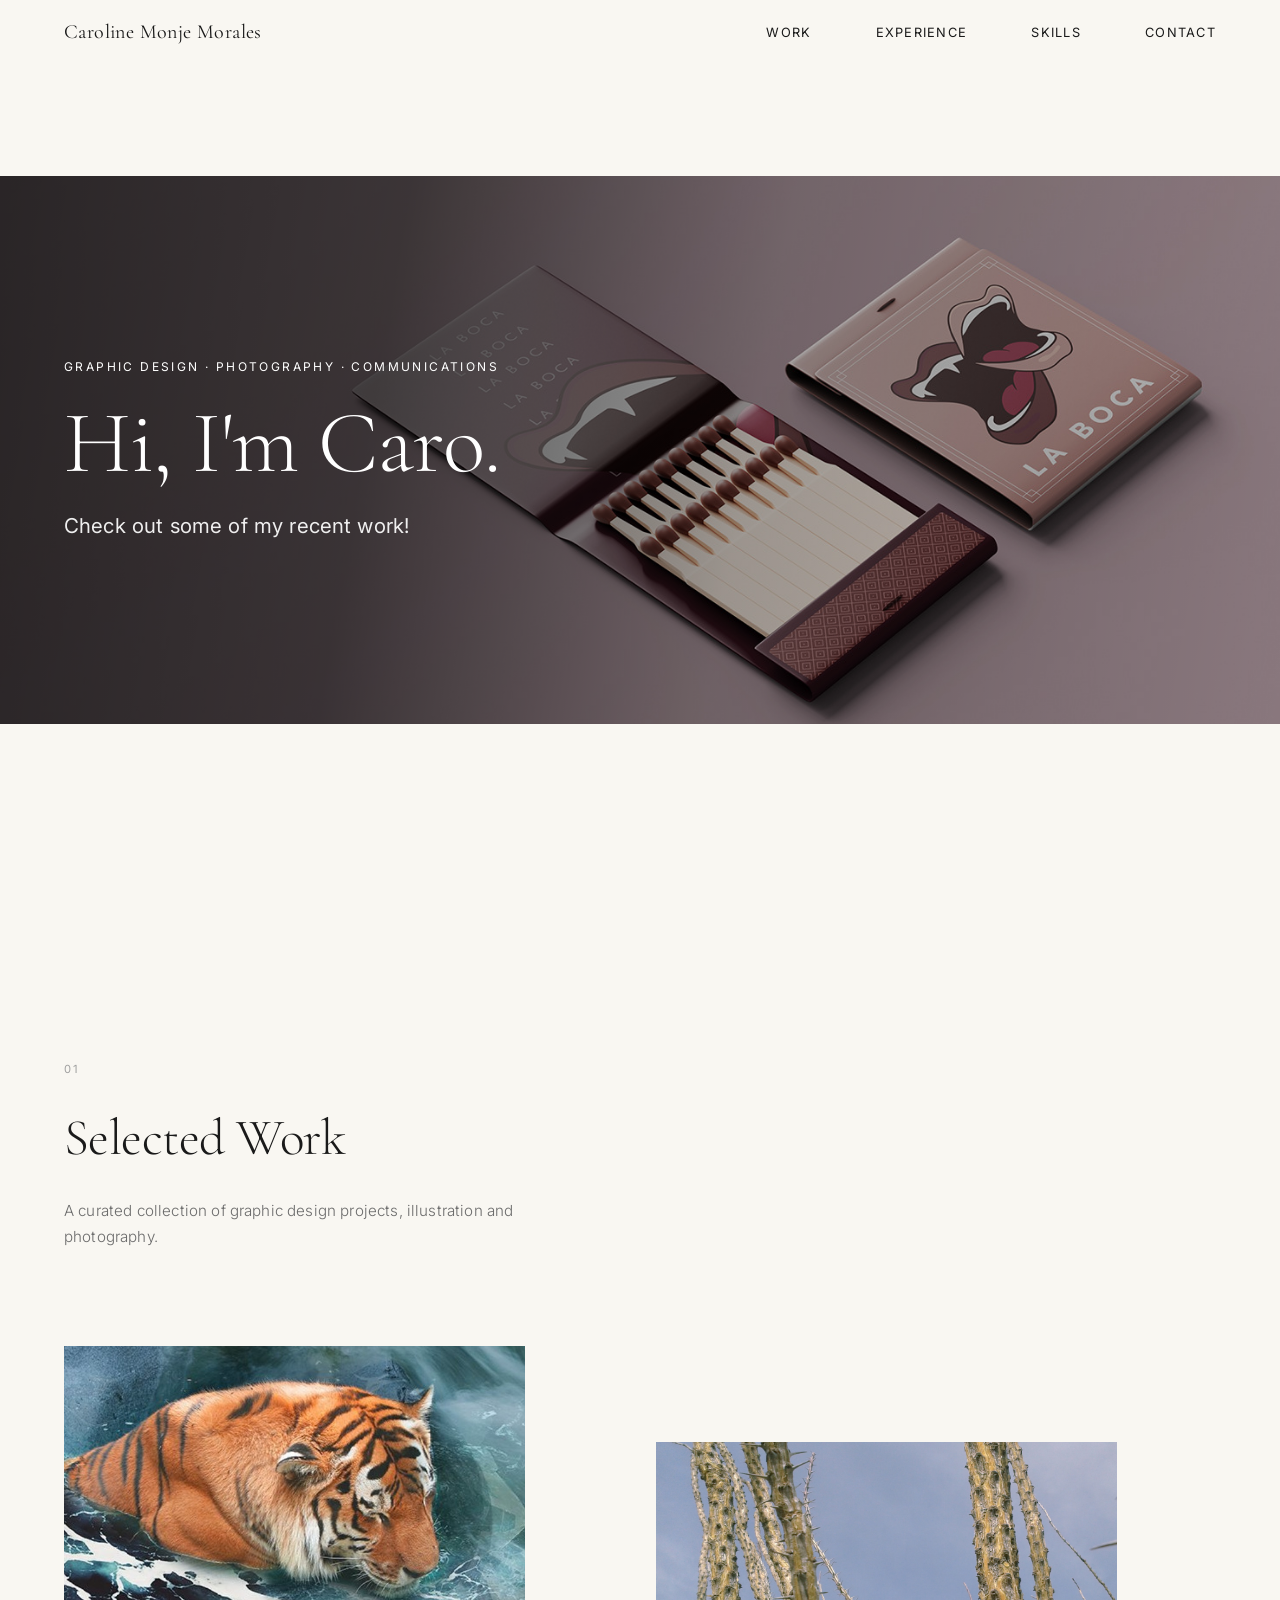
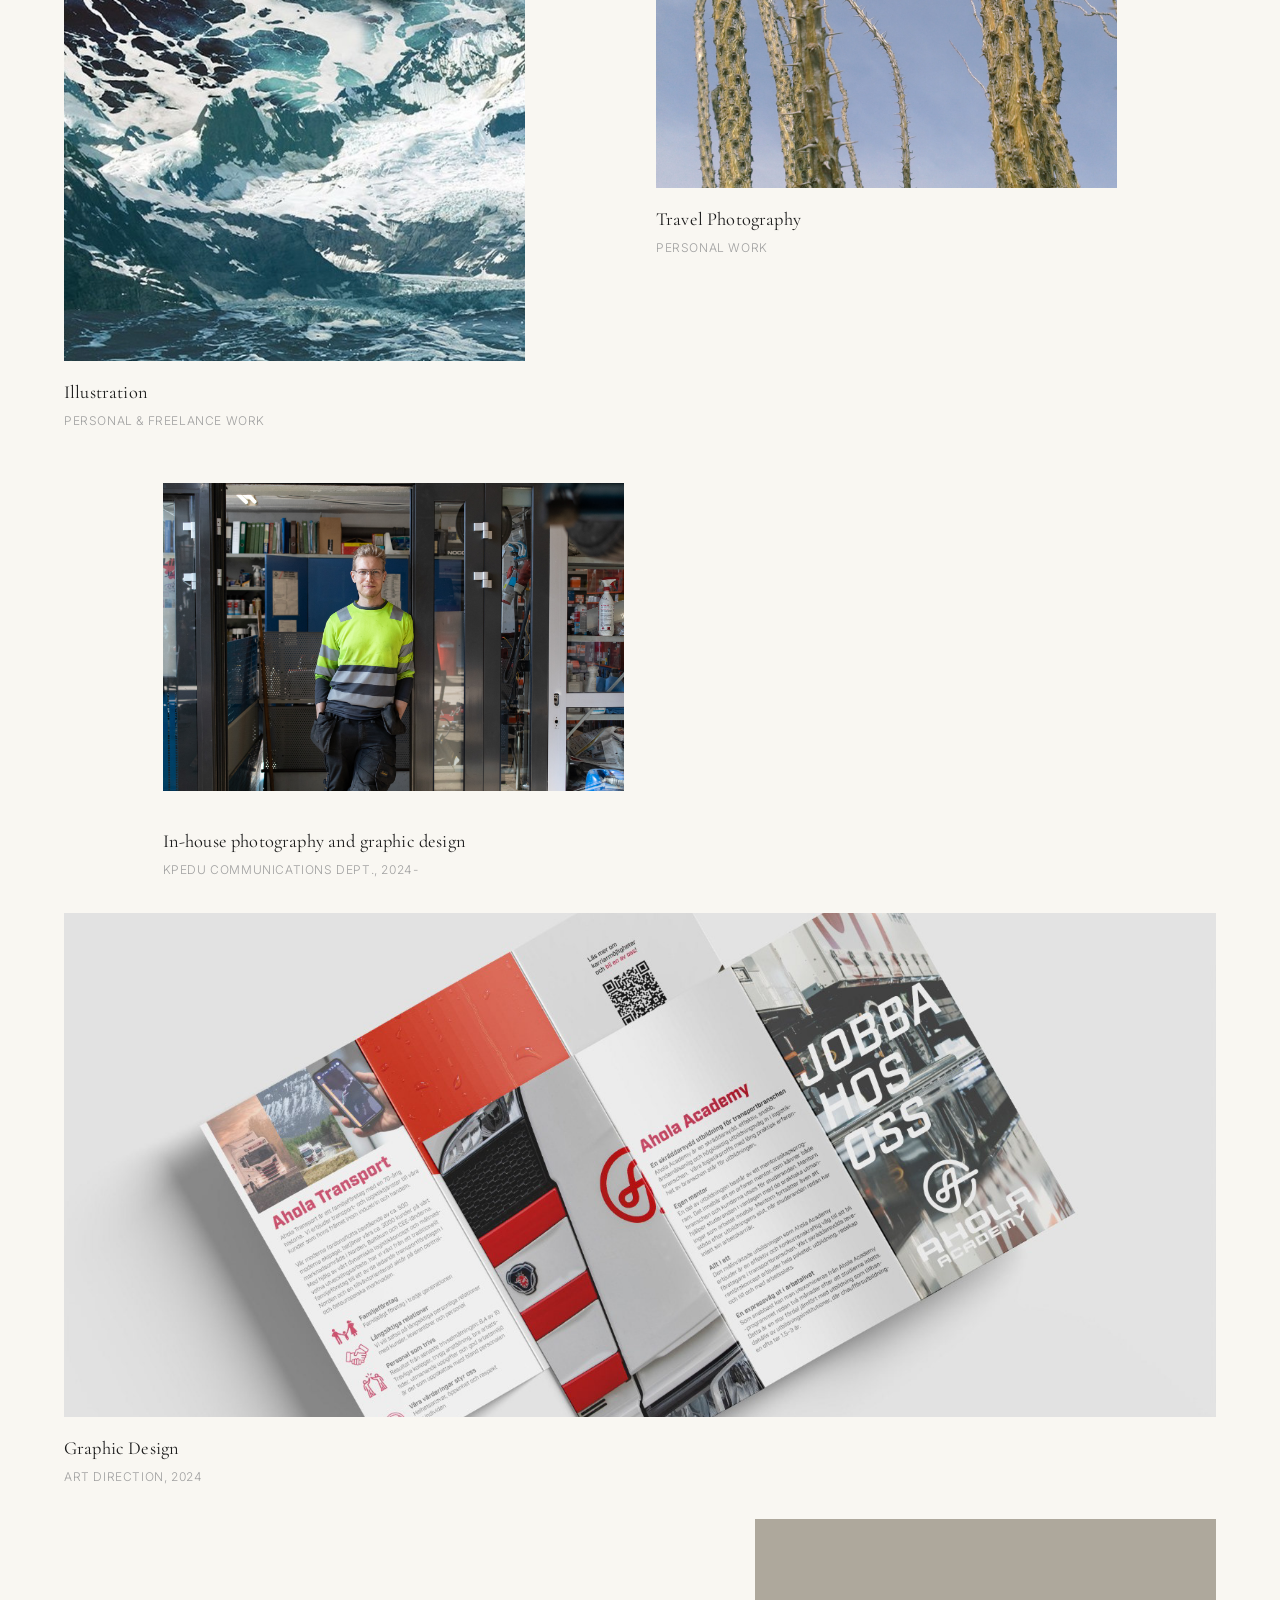
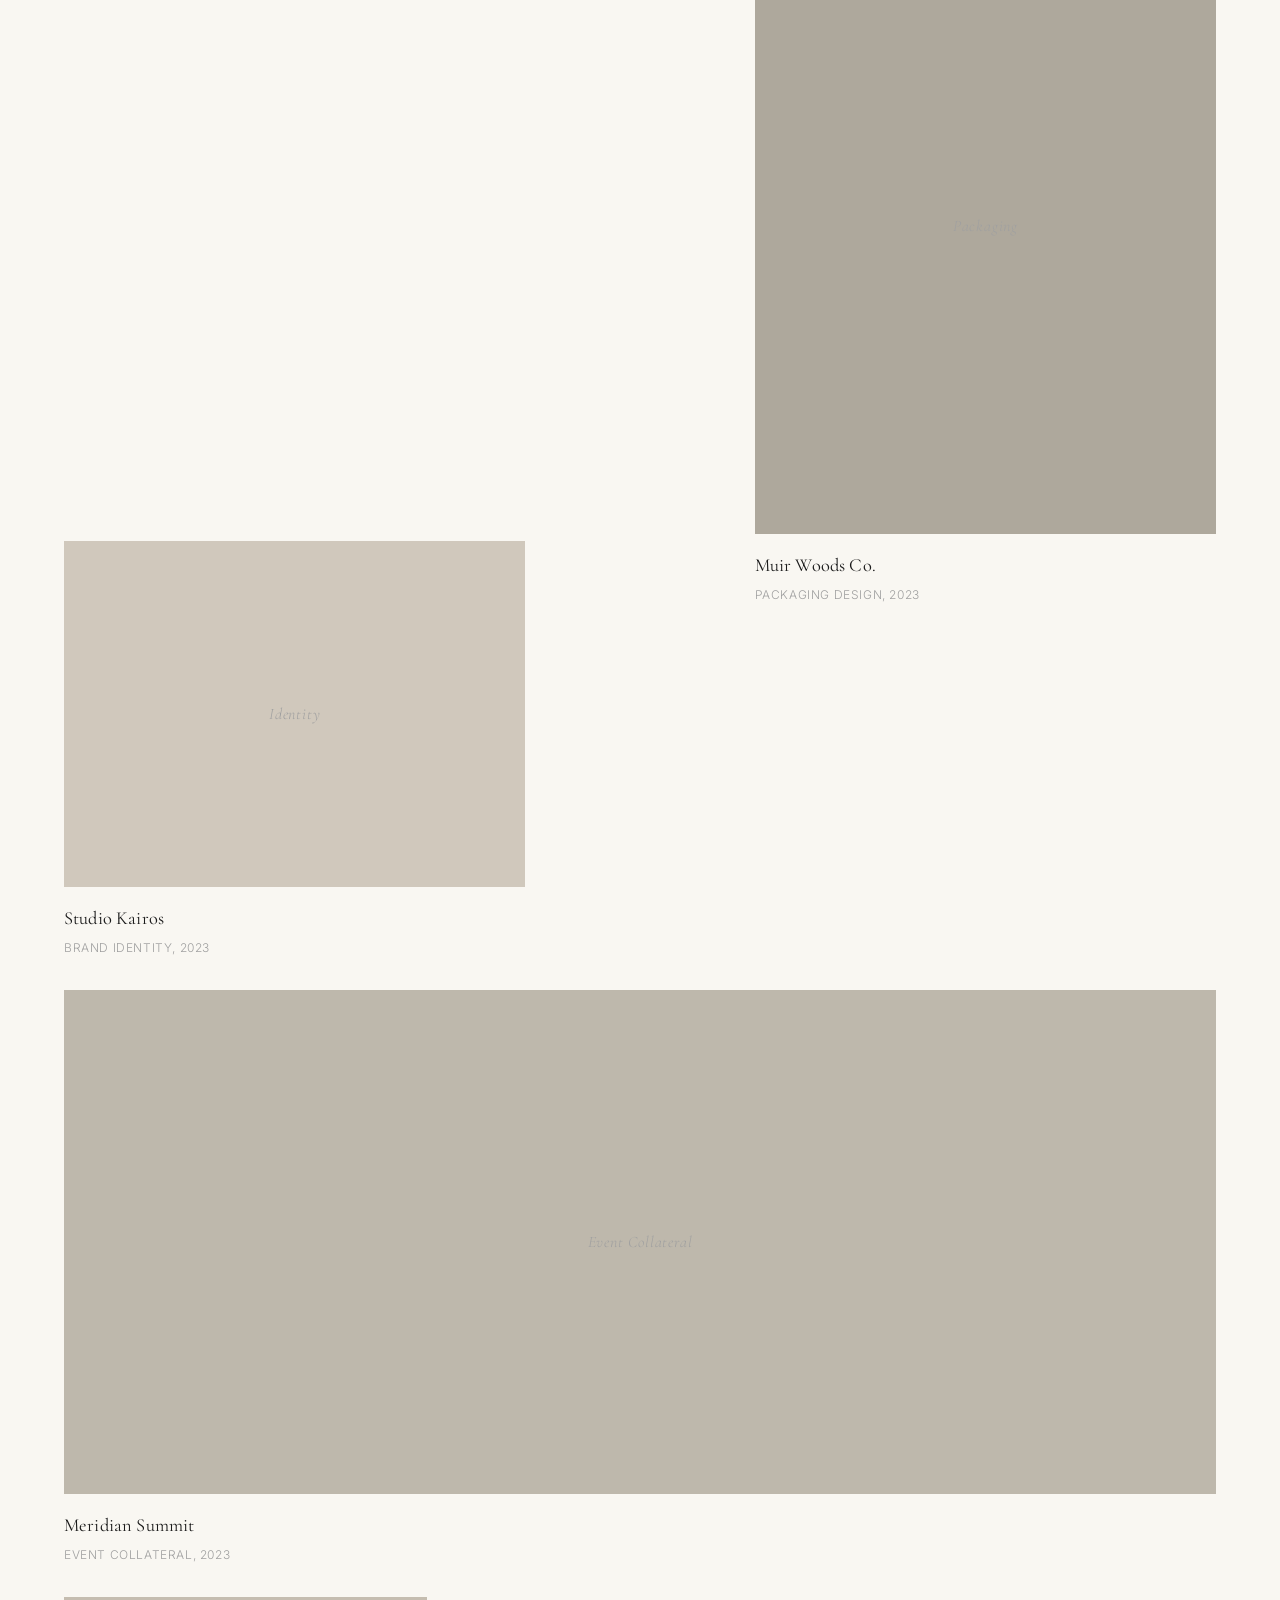
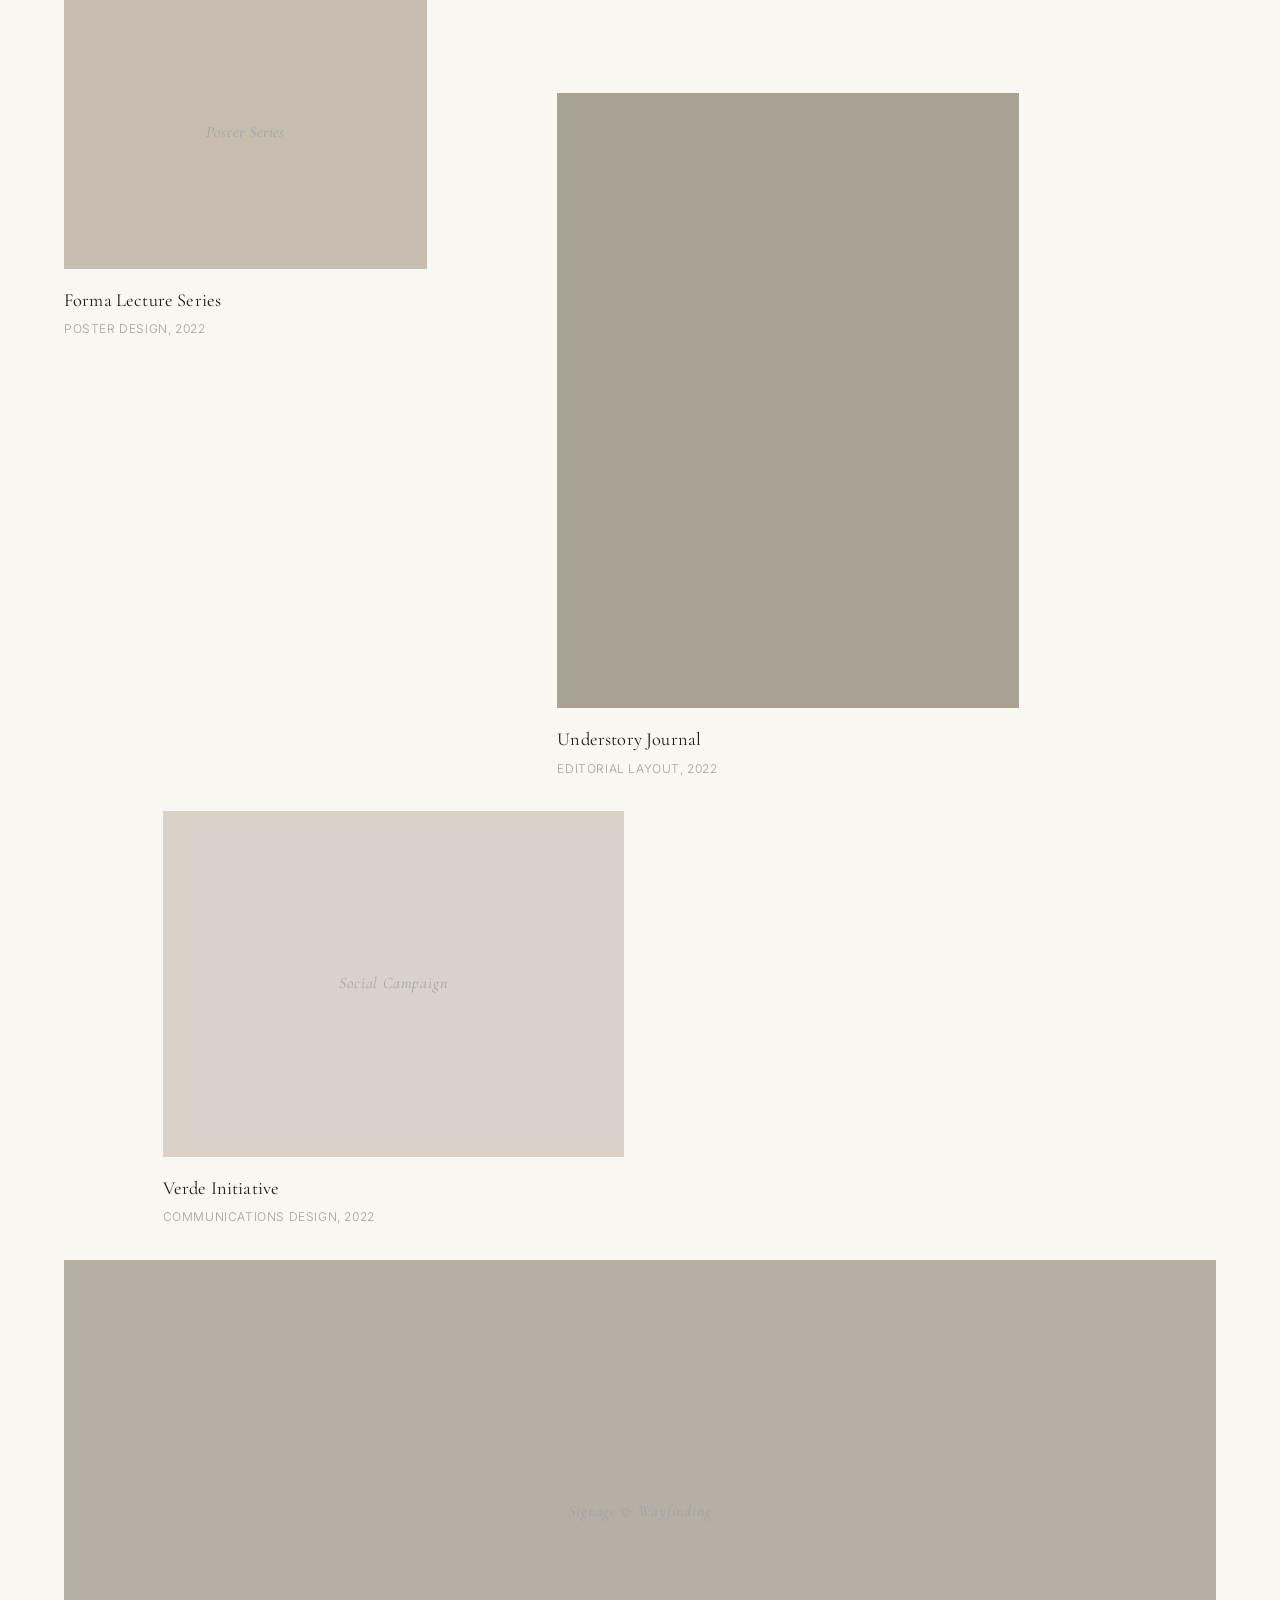
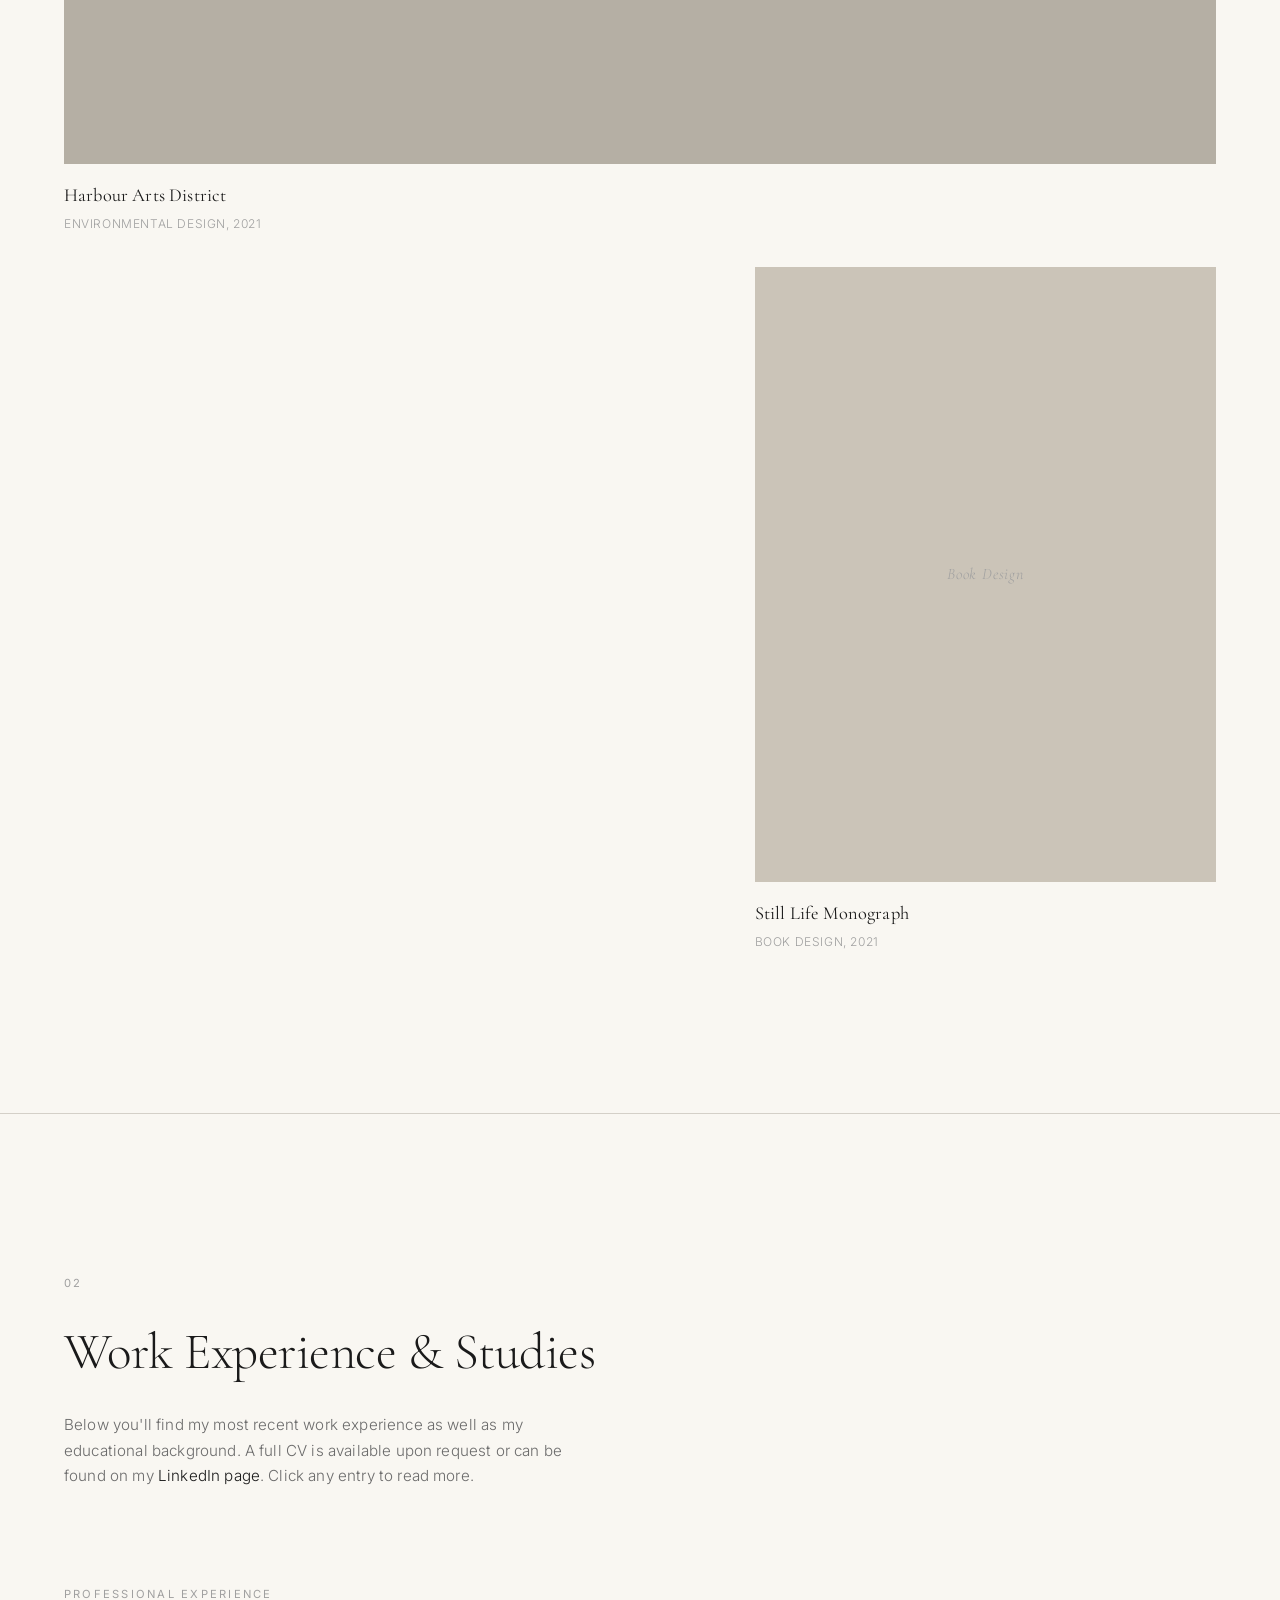
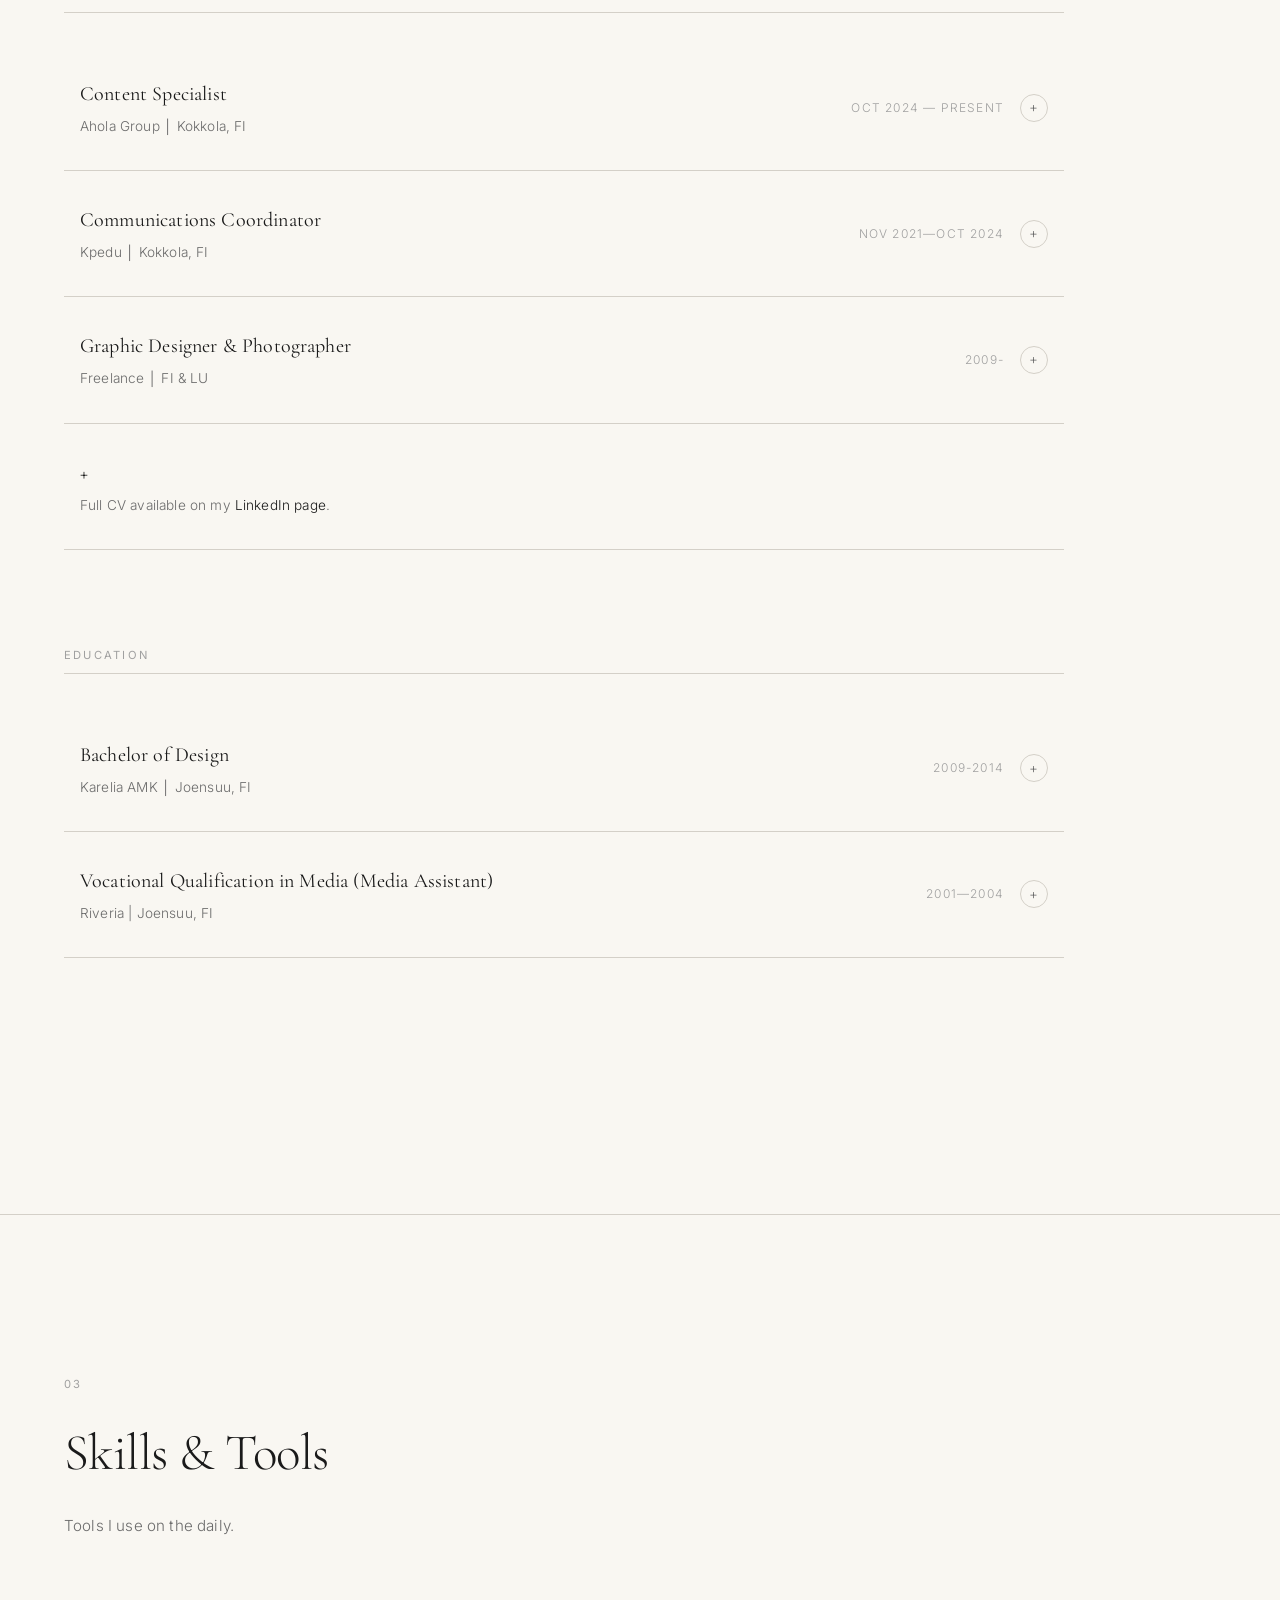
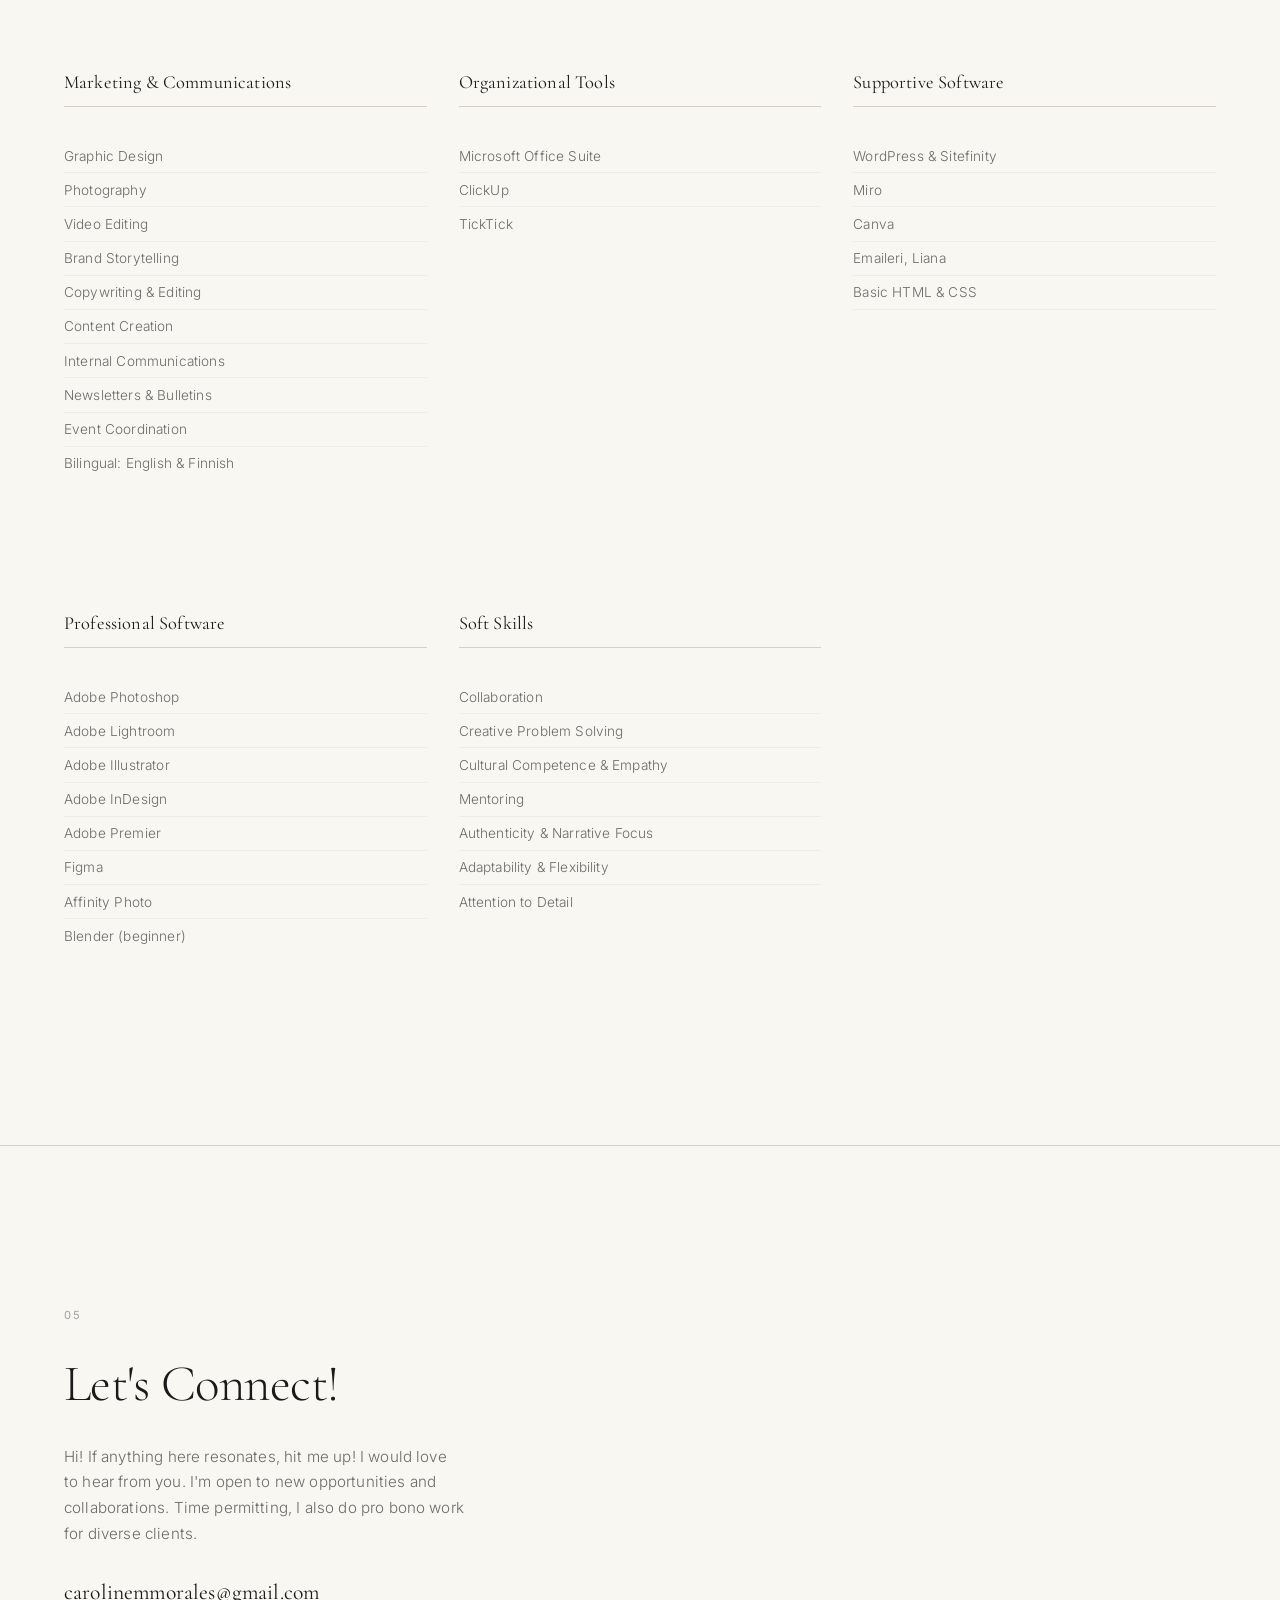
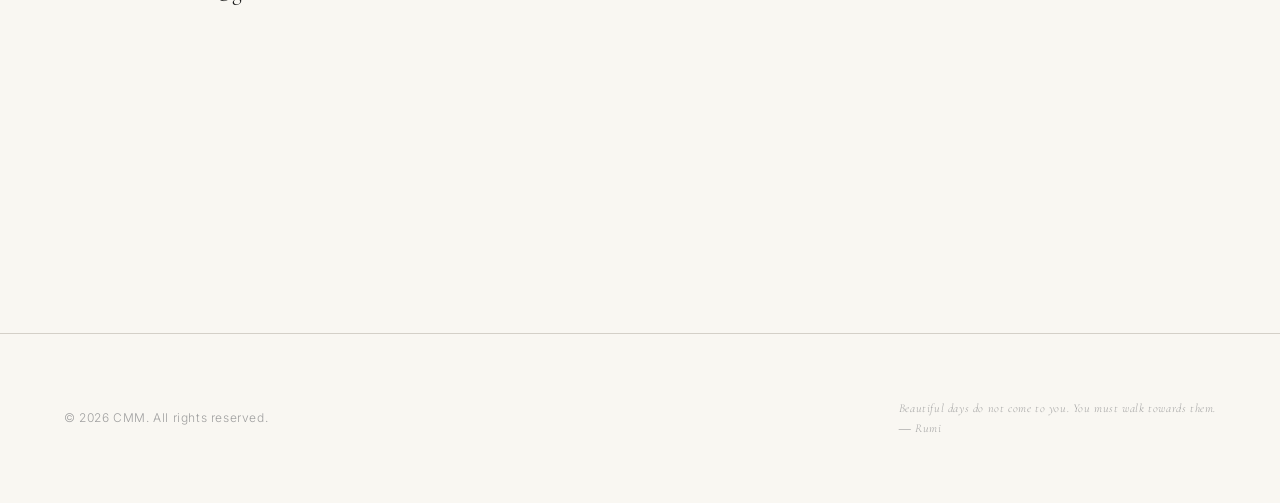
==== commit 2e13e94c: "Hero title off center plus font color changed easier to read. Text also pushed to the left" ====
--- a/index.html
+++ b/index.html
@@ -51,8 +51,8 @@
       <div class="hero__banner reveal">
         <div class="hero__content">
           <p class="hero__kicker">Graphic Design &middot; Photography &middot; Communications</p>
-          <h1 class="hero__title">Hi, I'm Caro. <br><h3>Check out some of my recent work!</h3></h1> 
-          <!-- ! <h2 class="hero__subtitle">I design, shoot & write.</h2> --> 
+          <h1 class="hero__title">Hi, I'm Caro.</h1>
+          <p class="hero__subtitle">Check out some of my recent work!</p>
         </div>
       </div>
     </section>
--- a/style.css
+++ b/style.css
@@ -308,6 +308,9 @@
   position: relative;
   z-index: 1;
   padding: 0 var(--page-margin);
+  /* Text block sits left of centre, with a comfortable measure */
+  max-width: min(46rem, 58%);
+  margin-right: auto;
 }
 
 .hero__banner {
@@ -318,7 +321,7 @@
   overflow: hidden;
   display: flex;
   align-items: center;
-  justify-content: center;
+  justify-content: flex-start;
 }
 
 .hero__banner::before {
@@ -326,15 +329,25 @@
   position: absolute;
   inset: 0;
   background-image: url('images/main/hero.jpg');
-  background-size: cover;
-  background-position: center;
+  /* Zoom + left anchor pushes the mockup toward the right half,
+     leaving the left side clear for the text */
+  background-size: 130%;
+  background-position: 0% 60%;
+  background-repeat: no-repeat;
 }
 
 .hero__banner::after {
   content: '';
   position: absolute;
   inset: 0;
-  background-color: rgba(0, 0, 0, 0.55);
+  /* Scrim is heaviest behind the text and fades off the artwork */
+  background-image: linear-gradient(
+    100deg,
+    rgba(0, 0, 0, 0.78) 0%,
+    rgba(0, 0, 0, 0.68) 30%,
+    rgba(0, 0, 0, 0.35) 58%,
+    rgba(0, 0, 0, 0.15) 100%
+  );
 }
 
 .hero__kicker {
@@ -342,7 +355,7 @@
   font-weight: 400;
   letter-spacing: 0.2em;
   text-transform: uppercase;
-  color: rgba(255, 255, 255, 0.5);
+  color: rgba(255, 255, 255);
   margin-bottom: var(--space-sm);
 }
 
@@ -353,16 +366,18 @@
   line-height: 1.15;
   letter-spacing: -0.01em;
   margin-bottom: var(--space-sm);
-  color: rgba(255, 255, 255, 0.9);
+  color: #fff;
+  text-align: left;
+  text-wrap: balance;
 }
 
 .hero__subtitle {
-  font-size: clamp(0.9rem, 1.5vw, 1.1rem);
-  font-weight: 300;
-  color: rgba(255, 255, 255, 0.45);
-  line-height: 1.8;
-}
-
+  font-size: clamp(1rem, 1.6vw, 1.35rem);
+  font-weight: 400;
+  color: rgba(255, 255, 255, 0.92);
+  line-height: 1.6;
+  text-align: left;
+}
 
 /* ============================================
    SECTIONS (shared)
@@ -936,8 +951,33 @@
     line-height: 1.2;
   }
 
-  .hero__subtitle br {
-    display: none;
+  /* Narrow screens: text takes the full banner, scrim goes even */
+  .hero__content {
+    max-width: 100%;
+  }
+
+  /* Stack instead of overlap: text up top, artwork below it */
+  .hero__banner {
+    aspect-ratio: 5 / 4;
+    align-items: flex-start;
+  }
+
+  .hero__content {
+    padding-top: var(--space-lg);
+  }
+
+  .hero__banner::before {
+    background-size: cover;
+    background-position: 55% center;
+  }
+
+  .hero__banner::after {
+    background-image: linear-gradient(
+      180deg,
+      rgba(0, 0, 0, 0.75) 0%,
+      rgba(0, 0, 0, 0.6) 45%,
+      rgba(0, 0, 0, 0.4) 100%
+    );
   }
 
   .portfolio-grid {
@@ -1003,7 +1043,7 @@
   }
 
   .hero__banner {
-    aspect-ratio: 16 / 9;
+    aspect-ratio: 4 / 5;
   }
 
   .hero__kicker {
